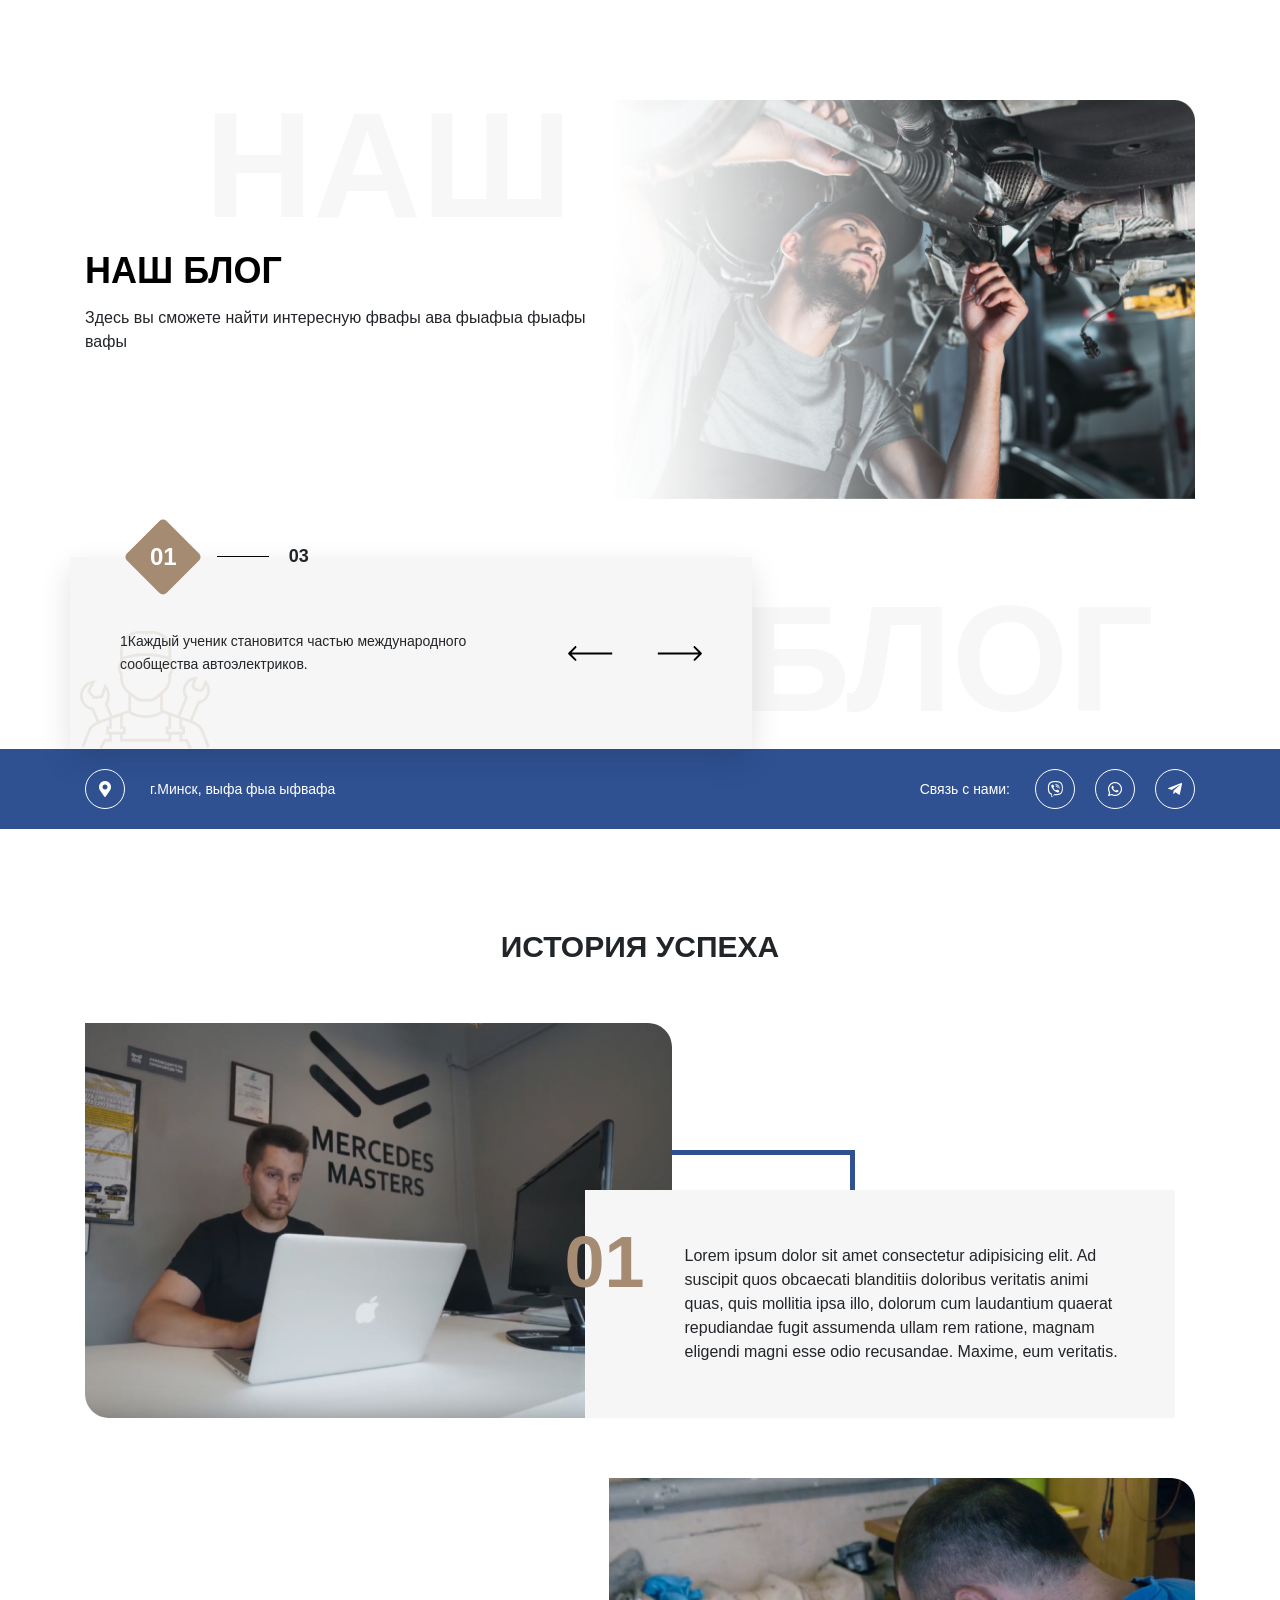
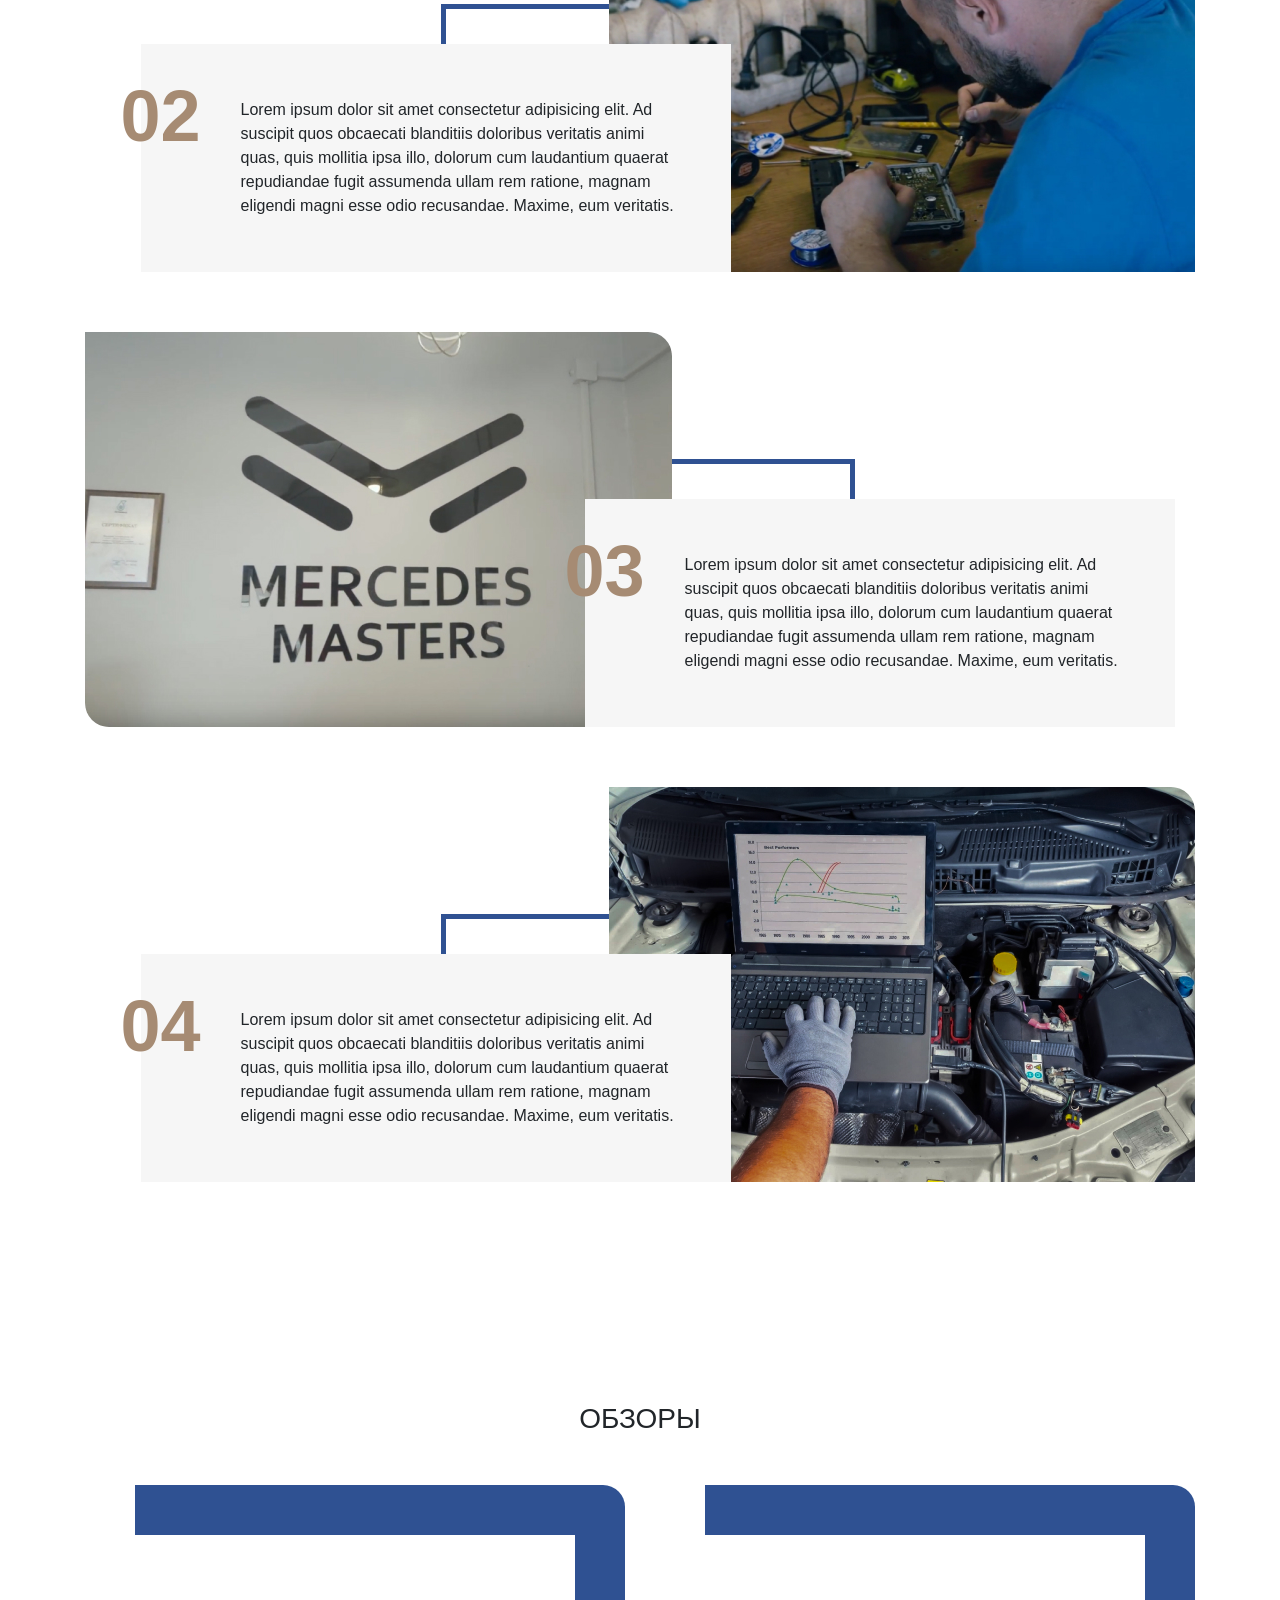
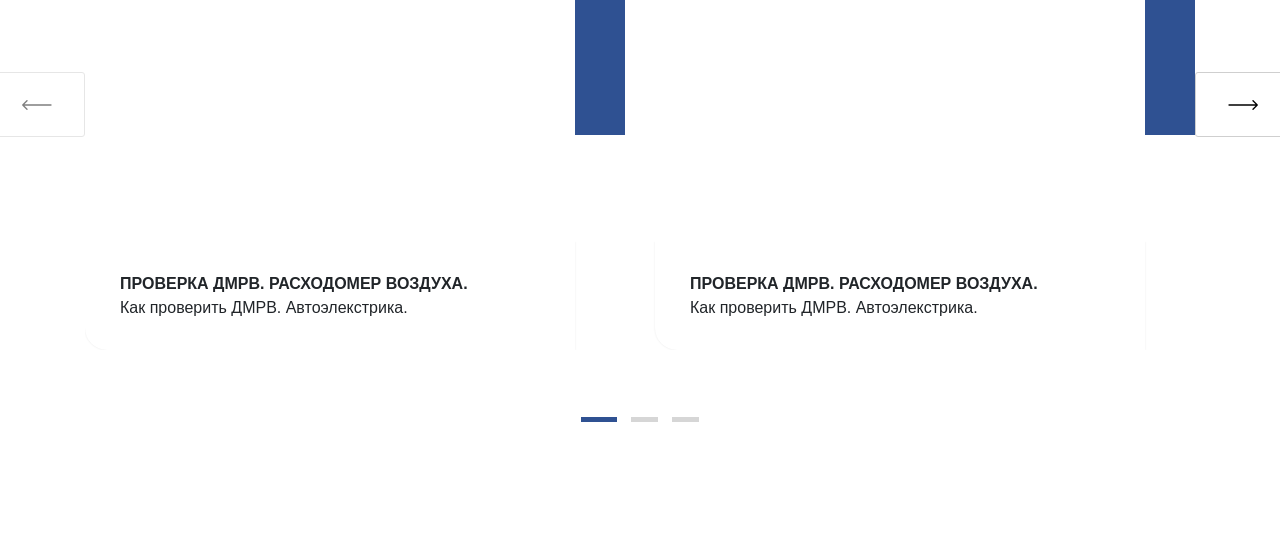
==== docs/index.html @ 329d2177 "first commit" ====
<!DOCTYPE html>
<html lang="en">

<head>
  <meta charset="UTF-8">
  <meta name="viewport" content="width=device-width, initial-scale=1.0">
  <meta http-equiv="X-UA-Compatible" content="ie=edge">
  <title>Optimized SASS template</title>
  <link rel="shortcut icon" href="./images/favicon.ico" type="image/x-icon">
  <link rel="stylesheet" href="https://stackpath.bootstrapcdn.com/bootstrap/4.3.1/css/bootstrap.min.css"
    integrity="sha384-ggOyR0iXCbMQv3Xipma34MD+dH/1fQ784/j6cY/iJTQUOhcWr7x9JvoRxT2MZw1T" crossorigin="anonymous">
  <link rel="stylesheet" href="https://cdnjs.cloudflare.com/ajax/libs/font-awesome/5.11.2/css/all.css">
  <link rel="stylesheet" href="./libs/OwlCarousel2-2.3.4/dist/assets/owl.carousel.min.css">
  <link rel="stylesheet" href="./libs/OwlCarousel2-2.3.4/dist/assets/owl.theme.default.min.css">
  <link rel="stylesheet" href="./css/style.css">
</head>

<body>
  <div class="vcontainer">
    <section class="hero-u">
      <div class="container hero-u__container">
        <div class="hero-u__content">
          <h1 class="hero-u__title">
            Наш блог
          </h1>
          <div class="hero-u__sub-title">
            Здесь вы сможете найти интересную фвафы ава фыафыа фыафы вафы
          </div>
        </div>
        <div class="hero-u__image">
          <img src="./images/hero.png" alt="hero" class="hero-u__img">
        </div>
        <div class="hero-u__slider-container">

          <div id="heroCarouselWithIndex" class="carousel slide" data-ride="carousel">
            <div class="carousel-indicator">
              <div class="carousel-indicator__current">
                00
              </div>
              <div class="carousel-indicator__line"></div>
              <div class="carousel-indicator__general">04</div>
            </div>
            <div class="carousel-inner">
              <div class="carousel-item active">
                <img src="./images/svg/icon-man.svg" class="d-block carousel-item__img" alt="icon">
                <div class="carousel-item__container">
                  <div class="carousel-item__text">
                    1Каждый ученик становится частью международного сообщества автоэлектриков.
                  </div>
                </div>
              </div>
              <div class="carousel-item">
                <img src="./images/svg/icon-man.svg" class="d-block carousel-item__img" alt="icon">
                <div class="carousel-item__container">
                  <div class="carousel-item__text">
                    2Каждый ученик становится частью международного сообщества автоэлектриков.
                  </div>
                </div>
              </div>
              <div class="carousel-item">
                <img src="./images/svg/icon-man.svg" class="d-block carousel-item__img" alt="icon">
                <div class="carousel-item__container">
                  <div class="carousel-item__text">
                    3Каждый ученик становится частью международного сообщества автоэлектриков.
                  </div>
                </div>
              </div>
            </div>
            <div class="carousel-nav">
              <a class="carousel-nav__prev" href="#heroCarouselWithIndex" role="button" data-slide="prev">
                <img src="./images/svg/arrow_prev.svg" alt="" class="carousel-nav__img">
              </a>
              <a class="carousel-nav__next" href="#heroCarouselWithIndex" role="button" data-slide="next">
                <img src="./images/svg/arrow_next.svg" alt="" class="carousel-nav__img">
              </a>
            </div>

          </div>
        </div>
    </section>

    <section class="info-section">
      <div class="container info-section__container">
        <div class="info-section__place-block">
          <a href="#" data-toggle="popover" data-content="Telegram" class="info-section__icon info-icon">
            <i class="fas fa-map-marker-alt"></i>
          </a>
          <div class="info-section__place-text">
            г.Минск, выфа фыа ыфвафа
          </div>
        </div>
        <div class="info-section__social-block">
          <div class="info-section__social-text">
            Связь с нами:
          </div>
          <div class="info-section__social-icons">
            <a href="#" data-toggle="popover" data-content="Telegram" class="info-section__icon info-icon">
              <i class="fab fa-viber "></i>
            </a>
            <a href="#" data-toggle="popover" data-content="Telegram" class="info-section__icon info-icon">
              <i class=" fab fa-whatsapp"></i>
            </a>
            <a href="#" data-toggle="popover" data-content="Telegram" class="info-section__icon info-icon">
              <i class=" fab fa-telegram-plane"></i>
            </a>
          </div>

        </div>
      </div>
    </section>

    <section class="history-successful">
      <div class="history-successful__container container">
        <h2 class="history-successful__title">
          История успеха
        </h2>

        <div class="history-successful__row">
          <div class="history-successful__image-block">
            <img src="./images/history-1.jpg" alt="history img" class="history-successful__img">
          </div>
          <div class="history-successful__content-block">
            <div class="history-successful__number">
              01
            </div>
            <div class="history-successful__text">
              Lorem ipsum dolor sit amet consectetur adipisicing elit. Ad suscipit quos obcaecati blanditiis doloribus
              veritatis animi quas, quis mollitia ipsa illo, dolorum cum laudantium quaerat repudiandae fugit assumenda
              ullam rem ratione, magnam eligendi magni esse odio recusandae. Maxime, eum veritatis.
            </div>
          </div>
        </div>

        <div class="history-successful__row invert">
          <div class="history-successful__image-block">
            <img src="./images/history-2.jpg" alt="history img" class="history-successful__img">
          </div>
          <div class="history-successful__content-block">
            <div class="history-successful__number">
              02
            </div>
            <div class="history-successful__text">
              Lorem ipsum dolor sit amet consectetur adipisicing elit. Ad suscipit quos obcaecati blanditiis doloribus
              veritatis animi quas, quis mollitia ipsa illo, dolorum cum laudantium quaerat repudiandae fugit assumenda
              ullam rem ratione, magnam eligendi magni esse odio recusandae. Maxime, eum veritatis.
            </div>
          </div>
        </div>

        <div class="history-successful__row">
          <div class="history-successful__image-block">
            <img src="./images/history-3.jpg" alt="history img" class="history-successful__img">
          </div>
          <div class="history-successful__content-block">
            <div class="history-successful__number">
              03
            </div>
            <div class="history-successful__text">
              Lorem ipsum dolor sit amet consectetur adipisicing elit. Ad suscipit quos obcaecati blanditiis doloribus
              veritatis animi quas, quis mollitia ipsa illo, dolorum cum laudantium quaerat repudiandae fugit assumenda
              ullam rem ratione, magnam eligendi magni esse odio recusandae. Maxime, eum veritatis.
            </div>
          </div>
        </div>

        <div class="history-successful__row invert">
          <div class="history-successful__image-block">
            <img src="./images/history-4.jpg" alt="history img" class="history-successful__img">
          </div>
          <div class="history-successful__content-block">
            <div class="history-successful__number">
              04
            </div>
            <div class="history-successful__text">
              Lorem ipsum dolor sit amet consectetur adipisicing elit. Ad suscipit quos obcaecati blanditiis doloribus
              veritatis animi quas, quis mollitia ipsa illo, dolorum cum laudantium quaerat repudiandae fugit assumenda
              ullam rem ratione, magnam eligendi magni esse odio recusandae. Maxime, eum veritatis.
            </div>
          </div>
        </div>

      </div>
    </section>

    <section class="reviews-sect">
      <div class="reviews-sect__container container">
        <h3 class="reviews-sect__title">
          Обзоры
        </h3>
        <div class="reviews-sect__carousel">
          <div class="owl-carousel owl-carousel-reviews owl-theme">

            <div class="owl-carousel-reviews__slide">
              <div class="owl-carousel-reviews__inner-container">
                <div class="owl-carousel-reviews__video-block">
                  <iframe width="100%" height="300" src="https://www.youtube.com/embed/JrYKP0suf_8" frameborder="0"
                    allow="accelerometer; encrypted-media; gyroscope;" allowfullscreen></iframe>
                </div>
                <div class="owl-carousel-reviews__info-block">
                  <div class="owl-carousel-reviews__title">
                    Проверка ДМРВ. Расходомер воздуха.
                  </div>
                  <div class="owl-carousel-reviews__subTitle">
                    Как проверить ДМРВ. Автоэлекстрика.
                  </div>
                </div>
              </div>
            </div>

            <div class="owl-carousel-reviews__slide">
              <div class="owl-carousel-reviews__inner-container">
                <div class="owl-carousel-reviews__video-block">
                  <iframe width="100%" height="300" src="https://www.youtube.com/embed/JrYKP0suf_8" frameborder="0"
                    allow="accelerometer; encrypted-media; gyroscope;" allowfullscreen></iframe>
                </div>
                <div class="owl-carousel-reviews__info-block">
                  <div class="owl-carousel-reviews__title">
                    Проверка ДМРВ. Расходомер воздуха.
                  </div>
                  <div class="owl-carousel-reviews__subTitle">
                    Как проверить ДМРВ. Автоэлекстрика.
                  </div>
                </div>
              </div>
            </div>

            <div class="owl-carousel-reviews__slide">
              <div class="owl-carousel-reviews__inner-container">
                <div class="owl-carousel-reviews__video-block">
                  <iframe width="100%" height="300" src="https://www.youtube.com/embed/JrYKP0suf_8" frameborder="0"
                    allow="accelerometer; encrypted-media; gyroscope;" allowfullscreen></iframe>
                </div>
                <div class="owl-carousel-reviews__info-block">
                  <div class="owl-carousel-reviews__title">
                    Проверка ДМРВ. Расходомер воздуха.
                  </div>
                  <div class="owl-carousel-reviews__subTitle">
                    Как проверить ДМРВ. Автоэлекстрика.
                  </div>
                </div>
              </div>
            </div>

            <div class="owl-carousel-reviews__slide">
              <div class="owl-carousel-reviews__inner-container">
                <div class="owl-carousel-reviews__video-block">
                  <iframe width="100%" height="300" src="https://www.youtube.com/embed/JrYKP0suf_8" frameborder="0"
                    allow="accelerometer; encrypted-media; gyroscope;" allowfullscreen></iframe>
                </div>
                <div class="owl-carousel-reviews__info-block">
                  <div class="owl-carousel-reviews__title">
                    Проверка ДМРВ. Расходомер воздуха.
                  </div>
                  <div class="owl-carousel-reviews__subTitle">
                    Как проверить ДМРВ. Автоэлекстрика.
                  </div>
                </div>
              </div>
            </div>

            <div class="owl-carousel-reviews__slide">
              <div class="owl-carousel-reviews__inner-container">
                <div class="owl-carousel-reviews__video-block">
                  <iframe width="100%" height="300" src="https://www.youtube.com/embed/JrYKP0suf_8" frameborder="0"
                    allow="accelerometer; encrypted-media; gyroscope;" allowfullscreen></iframe>
                </div>
                <div class="owl-carousel-reviews__info-block">
                  <div class="owl-carousel-reviews__title">
                    Проверка ДМРВ. Расходомер воздуха.
                  </div>
                  <div class="owl-carousel-reviews__subTitle">
                    Как проверить ДМРВ. Автоэлекстрика.
                  </div>
                </div>
              </div>
            </div>

            <div class="owl-carousel-reviews__slide">
              <div class="owl-carousel-reviews__inner-container">
                <div class="owl-carousel-reviews__video-block">
                  <iframe width="100%" height="300" src="https://www.youtube.com/embed/JrYKP0suf_8" frameborder="0"
                    allow="accelerometer; encrypted-media; gyroscope;" allowfullscreen></iframe>
                </div>
                <div class="owl-carousel-reviews__info-block">
                  <div class="owl-carousel-reviews__title">
                    Проверка ДМРВ. Расходомер воздуха.
                  </div>
                  <div class="owl-carousel-reviews__subTitle">
                    Как проверить ДМРВ. Автоэлекстрика.
                  </div>
                </div>
              </div>
            </div>



          </div>
        </div>
      </div>

    </section>


  </div><!-- /.container -->

  <script src="https://code.jquery.com/jquery-3.4.1.min.js"
    integrity="sha256-CSXorXvZcTkaix6Yvo6HppcZGetbYMGWSFlBw8HfCJo=" crossorigin="anonymous"></script>
  <script src="https://cdnjs.cloudflare.com/ajax/libs/popper.js/1.14.7/umd/popper.min.js"
    integrity="sha384-UO2eT0CpHqdSJQ6hJty5KVphtPhzWj9WO1clHTMGa3JDZwrnQq4sF86dIHNDz0W1"
    crossorigin="anonymous"></script>
  <script src="https://stackpath.bootstrapcdn.com/bootstrap/4.3.1/js/bootstrap.min.js"
    integrity="sha384-JjSmVgyd0p3pXB1rRibZUAYoIIy6OrQ6VrjIEaFf/nJGzIxFDsf4x0xIM+B07jRM"
    crossorigin="anonymous"></script>
  <script src="./libs/OwlCarousel2-2.3.4/dist/owl.carousel.min.js"></script>
  <script src="./js/common.js"></script>
</body>

</html>
---- docs/css/style.css ----
@charset "UTF-8";
/*==========  Mobile First  ==========*/
/*==========  Desktop First  ==========*/
/*==========  Mobile First  ==========*/
/*==========  Desktop First  ==========*/
.hero-u {
  background-image: url(/images/svg/decor-bg.svg);
  background-repeat: repeat;
  position: relative;
}

.hero-u:before {
  content: 'Наш';
  position: absolute;
  text-transform: uppercase;
  color: #f7f7f7;
  font-size: 210px;
  z-index: -1;
  font-weight: 900;
  line-height: 1.2;
  top: 10%;
  left: 16%;
}

.hero-u:after {
  content: 'Блог';
  position: absolute;
  text-transform: uppercase;
  color: #f7f7f7;
  font-size: 210px;
  z-index: -1;
  font-weight: 900;
  bottom: 0;
  line-height: 1.2;
  left: 58%;
}

.hero-u__container {
  display: -webkit-box;
  display: -webkit-flex;
  display: -ms-flexbox;
  display: flex;
  -webkit-box-align: center;
  -webkit-align-items: center;
      -ms-flex-align: center;
          align-items: center;
  position: relative;
  padding-top: 100px;
  padding-bottom: 250px;
}

.hero-u__title {
  font-family: 'Montserrat',sans-serif;
  color: #000;
  font-weight: 800;
  font-size: 36px;
  line-height: 1.5;
  text-transform: uppercase;
}

.hero-u__sub-title {
  font-size: 16px;
}

.hero-u__img {
  width: 100%;
  height: auto;
}

.hero-u__slider-container {
  position: absolute;
  left: 0;
  bottom: 0;
  width: 100%;
  max-width: 682px;
  background-color: #F6F6F6;
  -webkit-box-shadow: 0px 12px 29px rgba(0, 0, 0, 0.12);
          box-shadow: 0px 12px 29px rgba(0, 0, 0, 0.12);
}

#heroCarouselWithIndex .carousel-indicators {
  display: none;
}

#heroCarouselWithIndex .carousel-item {
  position: relative;
  width: 100%;
}

#heroCarouselWithIndex .carousel-item__container {
  height: 192px;
  display: -webkit-box;
  display: -webkit-flex;
  display: -ms-flexbox;
  display: flex;
  -webkit-box-align: center;
  -webkit-align-items: center;
      -ms-flex-align: center;
          align-items: center;
  padding-left: 50px;
  padding-right: 40%;
}

#heroCarouselWithIndex .carousel-item__img {
  width: 100%;
  max-width: 130px;
  position: absolute;
  bottom: 0;
  left: 10px;
  display: block;
}

#heroCarouselWithIndex .carousel-item__text {
  font-family: 'Montserrat',sans-serif;
  font-size: 14px;
  line-height: 23px;
}

.carousel-nav {
  z-index: 10;
  position: absolute;
  right: 50px;
  top: -webkit-calc( 50% - 12px);
  top: calc( 50% - 12px);
}

.carousel-nav__prev {
  margin-right: 20px;
}

.carousel-nav__next {
  margin-left: 20px;
}

.carousel-nav__prev:hover,
.carousel-nav__next:hover {
  text-decoration: none;
}

.carousel-nav__prev:hover > img {
  opacity: 0.3;
}

.carousel-nav__next:hover > img {
  opacity: 0.3;
}

.carousel-indicator {
  position: absolute;
  top: -18px;
  left: 80px;
  z-index: 12;
  display: -webkit-box;
  display: -webkit-flex;
  display: -ms-flexbox;
  display: flex;
  -webkit-box-align: center;
  -webkit-align-items: center;
      -ms-flex-align: center;
          align-items: center;
}

.carousel-indicator__current {
  display: -webkit-box;
  display: -webkit-flex;
  display: -ms-flexbox;
  display: flex;
  -webkit-box-align: center;
  -webkit-align-items: center;
      -ms-flex-align: center;
          align-items: center;
  -webkit-box-pack: center;
  -webkit-justify-content: center;
      -ms-flex-pack: center;
          justify-content: center;
  color: #fff;
  font-size: 24px;
  font-weight: bold;
}

.carousel-indicator__current::before {
  content: "";
  display: block;
  position: absolute;
  z-index: -1;
  width: 56px;
  height: 56px;
  background: #a68b73;
  border-radius: 5px;
  -webkit-transform: rotate(-45deg);
      -ms-transform: rotate(-45deg);
          transform: rotate(-45deg);
}

.carousel-indicator__line {
  width: 52px;
  height: 1px;
  background-color: #000;
  margin-left: 40px;
  margin-right: 20px;
}

.carousel-indicator__general {
  font-size: 18px;
  font-weight: bold;
}

@media (max-width: 1400px) {
  .hero-u:before,
  .hero-u:after {
    font-size: 150px;
  }
}

@media (max-width: 1199.98px) {
  .hero-u:before,
  .hero-u:after {
    font-size: 100px;
  }
}

@media (max-width: 991.98px) {
  .hero-u:before,
  .hero-u:after {
    display: none;
  }
  .hero-u__container {
    -webkit-box-orient: vertical;
    -webkit-box-direction: normal;
    -webkit-flex-direction: column;
        -ms-flex-direction: column;
            flex-direction: column;
  }
  .hero-u__content {
    position: absolute;
    top: 30%;
  }
  .hero-u__img {
    opacity: 0.3;
  }
  .hero-u__content {
    padding: 0 15px;
  }
}

@media (max-width: 575.98px) {
  .carousel-nav {
    display: none;
  }
  #heroCarouselWithIndex .carousel-item__container {
    padding-right: 20px;
  }
  #heroCarouselWithIndex .carousel-item__container {
    padding-left: 20px;
  }
  .hero-u__slider-container {
    padding-left: 20px;
    padding-right: 20px;
  }
  .hero-u__container {
    padding-top: 50px;
    padding-bottom: 280px;
  }
  .hero-u__content {
    top: 20%;
  }
}

.info-section {
  background-color: #2F5192;
  color: #fff;
  padding: 20px 0;
}

.info-section__container {
  display: -webkit-box;
  display: -webkit-flex;
  display: -ms-flexbox;
  display: flex;
  -webkit-box-pack: justify;
  -webkit-justify-content: space-between;
      -ms-flex-pack: justify;
          justify-content: space-between;
}

.info-section__place-block {
  display: -webkit-box;
  display: -webkit-flex;
  display: -ms-flexbox;
  display: flex;
  -webkit-box-align: center;
  -webkit-align-items: center;
      -ms-flex-align: center;
          align-items: center;
}

.info-section__place-text {
  margin-left: 25px;
  font-family: 'Montserrat',sans-serif;
  font-size: 14px;
  line-height: 26px;
}

.info-section__social-block {
  display: -webkit-box;
  display: -webkit-flex;
  display: -ms-flexbox;
  display: flex;
  -webkit-box-align: center;
  -webkit-align-items: center;
      -ms-flex-align: center;
          align-items: center;
}

.info-section__social-text {
  margin-right: 25px;
  font-family: 'Montserrat',sans-serif;
  font-size: 14px;
  line-height: 26px;
}

.info-section__social-icons {
  display: -webkit-box;
  display: -webkit-flex;
  display: -ms-flexbox;
  display: flex;
}

.info-section__place-block .info-icon {
  margin: 0;
}

.info-icon {
  width: 40px;
  height: 40px;
  border-radius: 50%;
  border: 1px solid #ffffff;
  color: #fff;
  display: -webkit-box;
  display: -webkit-flex;
  display: -ms-flexbox;
  display: flex;
  -webkit-box-align: center;
  -webkit-align-items: center;
      -ms-flex-align: center;
          align-items: center;
  -webkit-box-pack: center;
  -webkit-justify-content: center;
      -ms-flex-pack: center;
          justify-content: center;
  margin: 0 10px;
}

.info-icon:hover {
  color: #a68b73;
  border: 1px solid #a68b73;
  text-decoration: none;
}

.info-icon:first-child {
  margin-left: 0;
}

.info-icon:last-child {
  margin-right: 0;
}

.popover {
  background-color: #000000;
  font-size: 16px;
  z-index: 199;
  color: #fff;
}

.popover-body {
  padding: 12px;
  color: #fff;
}

.bs-popover-auto[x-placement^=left] > .arrow::after, .bs-popover-left > .arrow::after {
  border-left-color: #000;
}

.bs-popover-auto[x-placement^=right] > .arrow::after, .bs-popover-right > .arrow::after {
  border-right-color: #000;
}

.bs-popover-auto[x-placement^=bottom] > .arrow::after, .bs-popover-bottom > .arrow::after {
  border-bottom-color: #000;
}

.bs-popover-auto[x-placement^=top] > .arrow::after, .bs-popover-top > .arrow::after {
  border-top-color: #000;
}

@media (max-width: 991.98px) {
  .info-section__place-block,
  .info-section__social-block {
    display: none;
  }
}

.history-successful {
  background-image: url(/images/svg/decor-bg.svg);
  background-repeat: repeat;
  position: relative;
}

.history-successful__container {
  padding-bottom: 60px;
}

.history-successful__title {
  text-transform: uppercase;
  font-family: 'Montserrat',sans-serif;
  font-size: 30px;
  font-weight: bold;
  text-align: center;
  padding-top: 100px;
  padding-bottom: 50px;
}

.history-successful__row {
  display: -webkit-box;
  display: -webkit-flex;
  display: -ms-flexbox;
  display: flex;
  position: relative;
  margin-bottom: 60px;
}

.history-successful__img {
  border-radius: 0 24px;
  width: 100%;
  height: auto;
}

.history-successful__content-block {
  position: absolute;
  background-color: #F6F6F6;
  width: 590px;
  left: 45%;
  bottom: 0;
}

.history-successful__number {
  color: #a68b73;
  font-size: 72px;
  line-height: 24px;
  font-weight: 900;
  top: 60px;
  position: absolute;
  left: -20px;
}

.history-successful__text {
  padding: 54px 50px 54px 100px;
}

.history-successful__content-block:before {
  content: '';
  z-index: -1;
  top: -40px;
  left: -50px;
  width: 320px;
  display: block;
  position: absolute;
  height: 200px;
  border: 5px solid #2F5192;
}

.history-successful__row.invert {
  -webkit-box-orient: horizontal;
  -webkit-box-direction: reverse;
  -webkit-flex-direction: row-reverse;
      -ms-flex-direction: row-reverse;
          flex-direction: row-reverse;
}

.history-successful__row.invert .history-successful__content-block {
  left: 5%;
}

.history-successful__row.invert .history-successful__content-block:before {
  left: 300px;
}

@media (max-width: 991.98px) {
  .history-successful__row,
  .history-successful__row.invert {
    -webkit-box-orient: vertical;
    -webkit-box-direction: normal;
    -webkit-flex-direction: column;
        -ms-flex-direction: column;
            flex-direction: column;
    text-align: center;
  }
  .history-successful__content-block,
  .history-successful__row.invert .history-successful__content-block {
    position: relative;
    width: 100%;
    left: 0;
    right: 0;
    top: 0;
    bottom: 0;
  }
  .history-successful__text {
    padding: 50px 30px;
  }
  .history-successful__content-block {
    margin: 50px 0;
  }
  .history-successful__content-block:before,
  .history-successful__row.invert .history-successful__content-block:before {
    width: 100%;
    left: 0;
    top: -100px;
  }
  .history-successful__img {
    padding: 0 20px;
  }
  .history-successful__number {
    left: -webkit-calc( 50% - 24px);
    left: calc( 50% - 24px);
    top: -15px;
  }
  .history-successful__row {
    margin-bottom: 0;
  }
}

.reviews-sect {
  background-image: url("/images/review-BG.png");
  background-repeat: no-repeat;
  background-size: cover;
  background-position: center bottom;
  position: relative;
  padding-bottom: 90px;
}

.reviews-sect__title {
  padding-top: 100px;
  padding-bottom: 50px;
  text-transform: uppercase;
  text-align: center;
  margin: 0;
}

.owl-carousel-reviews__inner-container {
  padding-right: 50px;
  padding-top: 50px;
  position: relative;
}

.owl-carousel-reviews__video-block {
  background-color: #fff;
  position: relative;
}

.owl-carousel-reviews__info-block {
  background-color: #fff;
  -webkit-box-shadow: 0px 0px 2px rgba(0, 0, 10, 0.1);
          box-shadow: 0px 0px 2px rgba(0, 0, 10, 0.1);
  border-radius: 0px 0px 0px 22px;
  padding: 30px 35px;
  font-family: 'Montserrat',sans-serif;
}

.owl-carousel-reviews__title {
  text-transform: uppercase;
  font-size: 16px;
  font-weight: bold;
}

.owl-carousel-reviews__video-block::before {
  content: '';
  display: block;
  position: absolute;
  top: -50px;
  right: -50px;
  z-index: -1;
  height: 250px;
  width: 100%;
  background-color: #2F5192;
  border-radius: 0px 22px;
}

.owl-theme .owl-dots .owl-dot span {
  width: 27px;
  border-radius: 0;
  height: 5px;
}

.owl-theme .owl-dots .owl-dot.active span, .owl-theme .owl-dots .owl-dot:hover span {
  background-color: #ccc;
}

.owl-theme .owl-dots .owl-dot.active span {
  background-color: #2F5192;
  width: 36px;
}

.owl-theme .owl-dots .owl-dot {
  outline: none;
}

.owl-dots {
  margin-top: 60px;
  margin-bottom: 20px;
}

.owl-theme .owl-nav [class*=owl-] {
  background-color: inherit;
}

.owl-theme .owl-nav [class*=owl-]:hover {
  text-decoration: none;
  outline: none;
  background-color: #fff;
}

.owl-theme .owl-nav {
  margin: 0;
  position: absolute;
  bottom: 0;
  top: 0;
  right: 0;
  left: 0;
  z-index: -1;
}

.owl-carousel .owl-nav button.owl-next, .owl-carousel .owl-nav button.owl-prev {
  width: 96px;
  height: 65px;
  border: 1px solid #CFCFCF;
  background-color: #fff;
  margin: 0;
  position: absolute;
  top: 34%;
}

.owl-carousel-reviews__nav-img {
  width: 100%;
  max-width: 44px;
  height: auto;
}

.owl-carousel .owl-nav button.owl-prev {
  left: -96px;
  z-index: 14;
}

.owl-carousel .owl-nav button.owl-next {
  right: -96px;
  z-index: 14;
}

.owl-theme .owl-dots {
  z-index: 18;
}

/*# sourceMappingURL=[data-uri] */
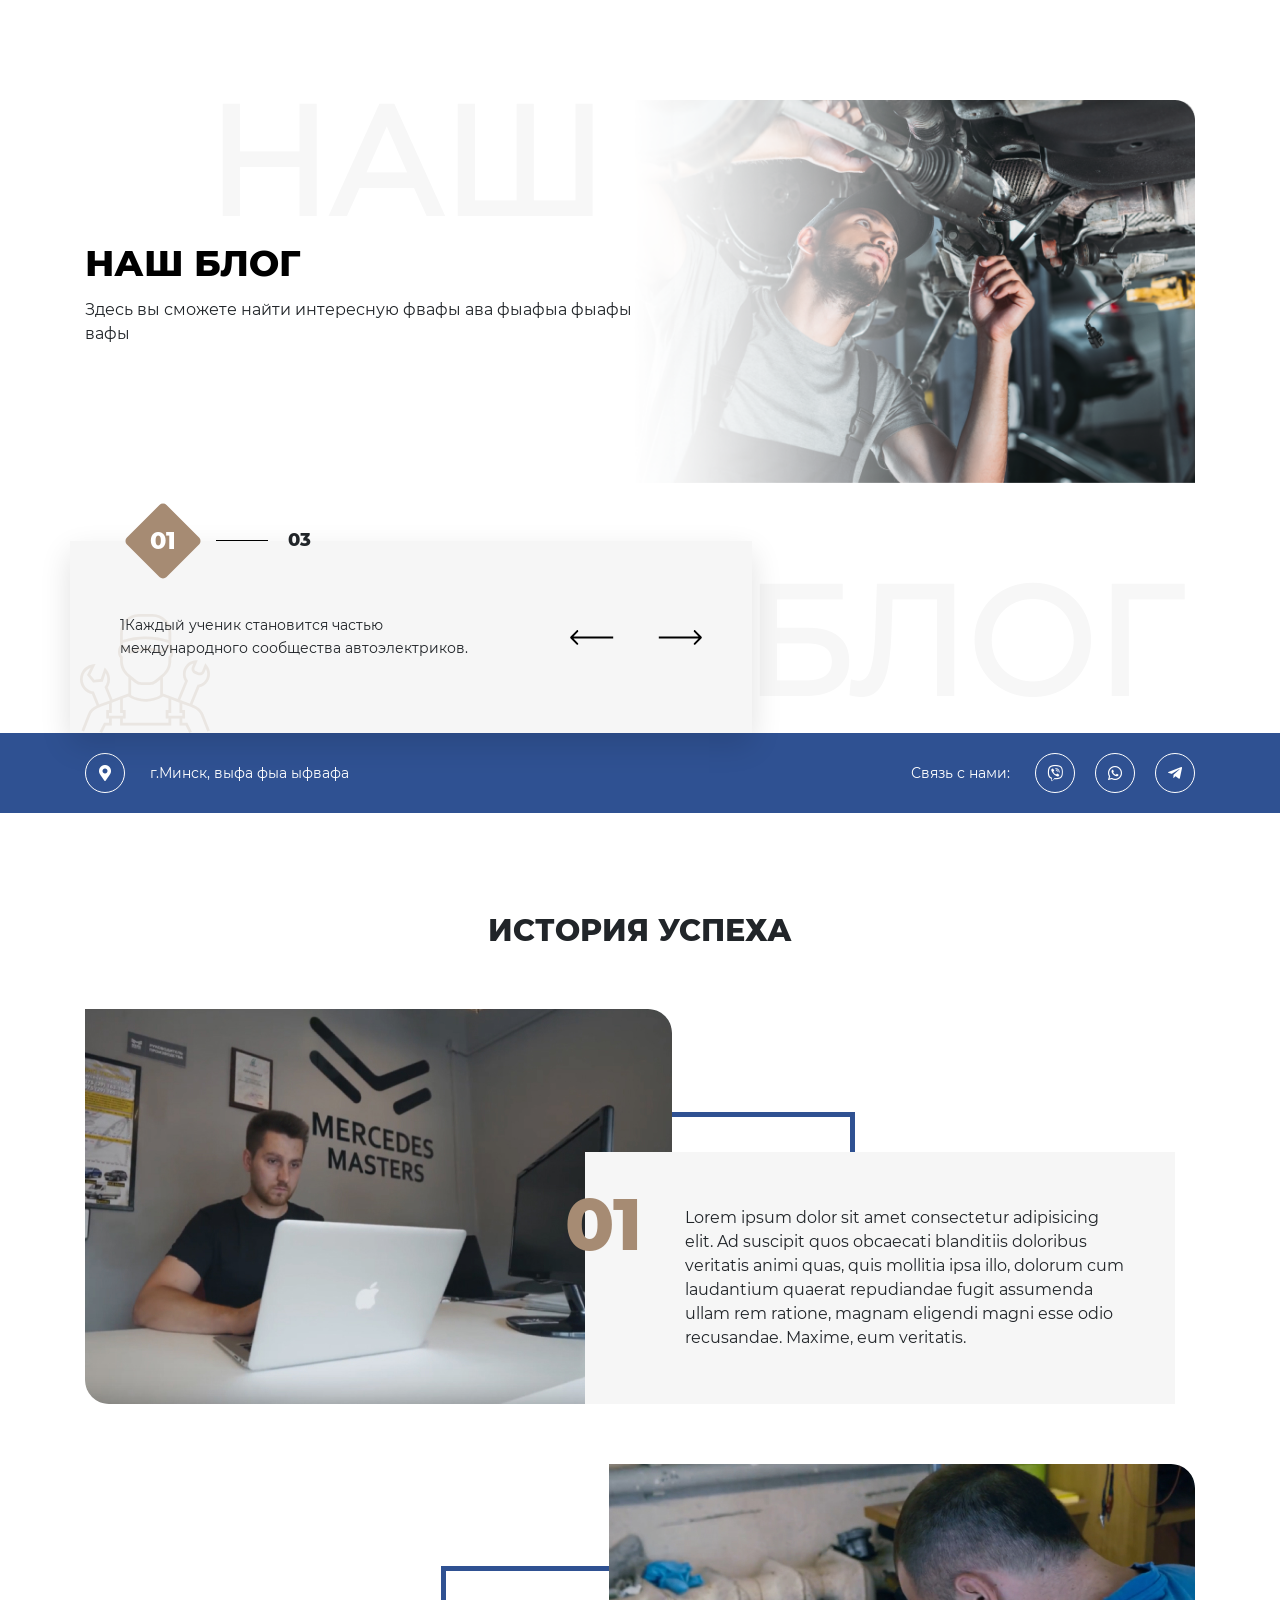
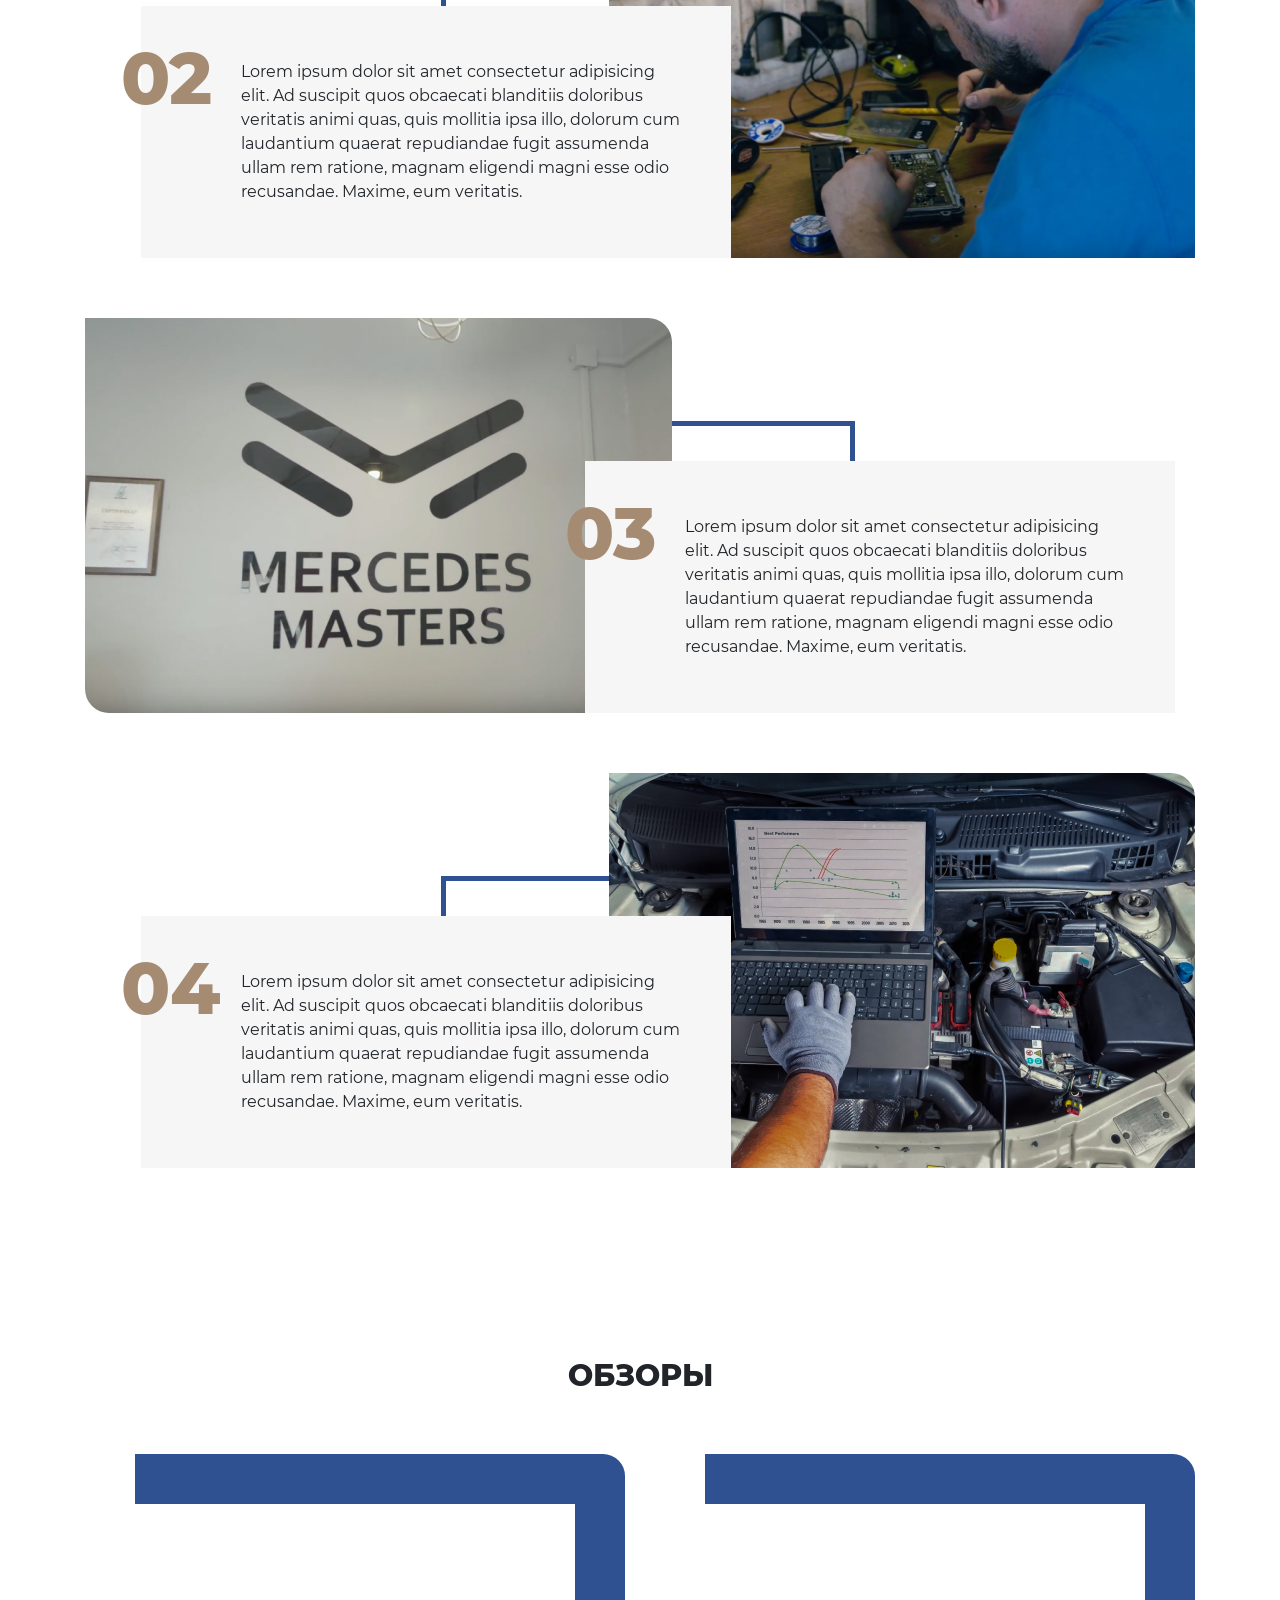
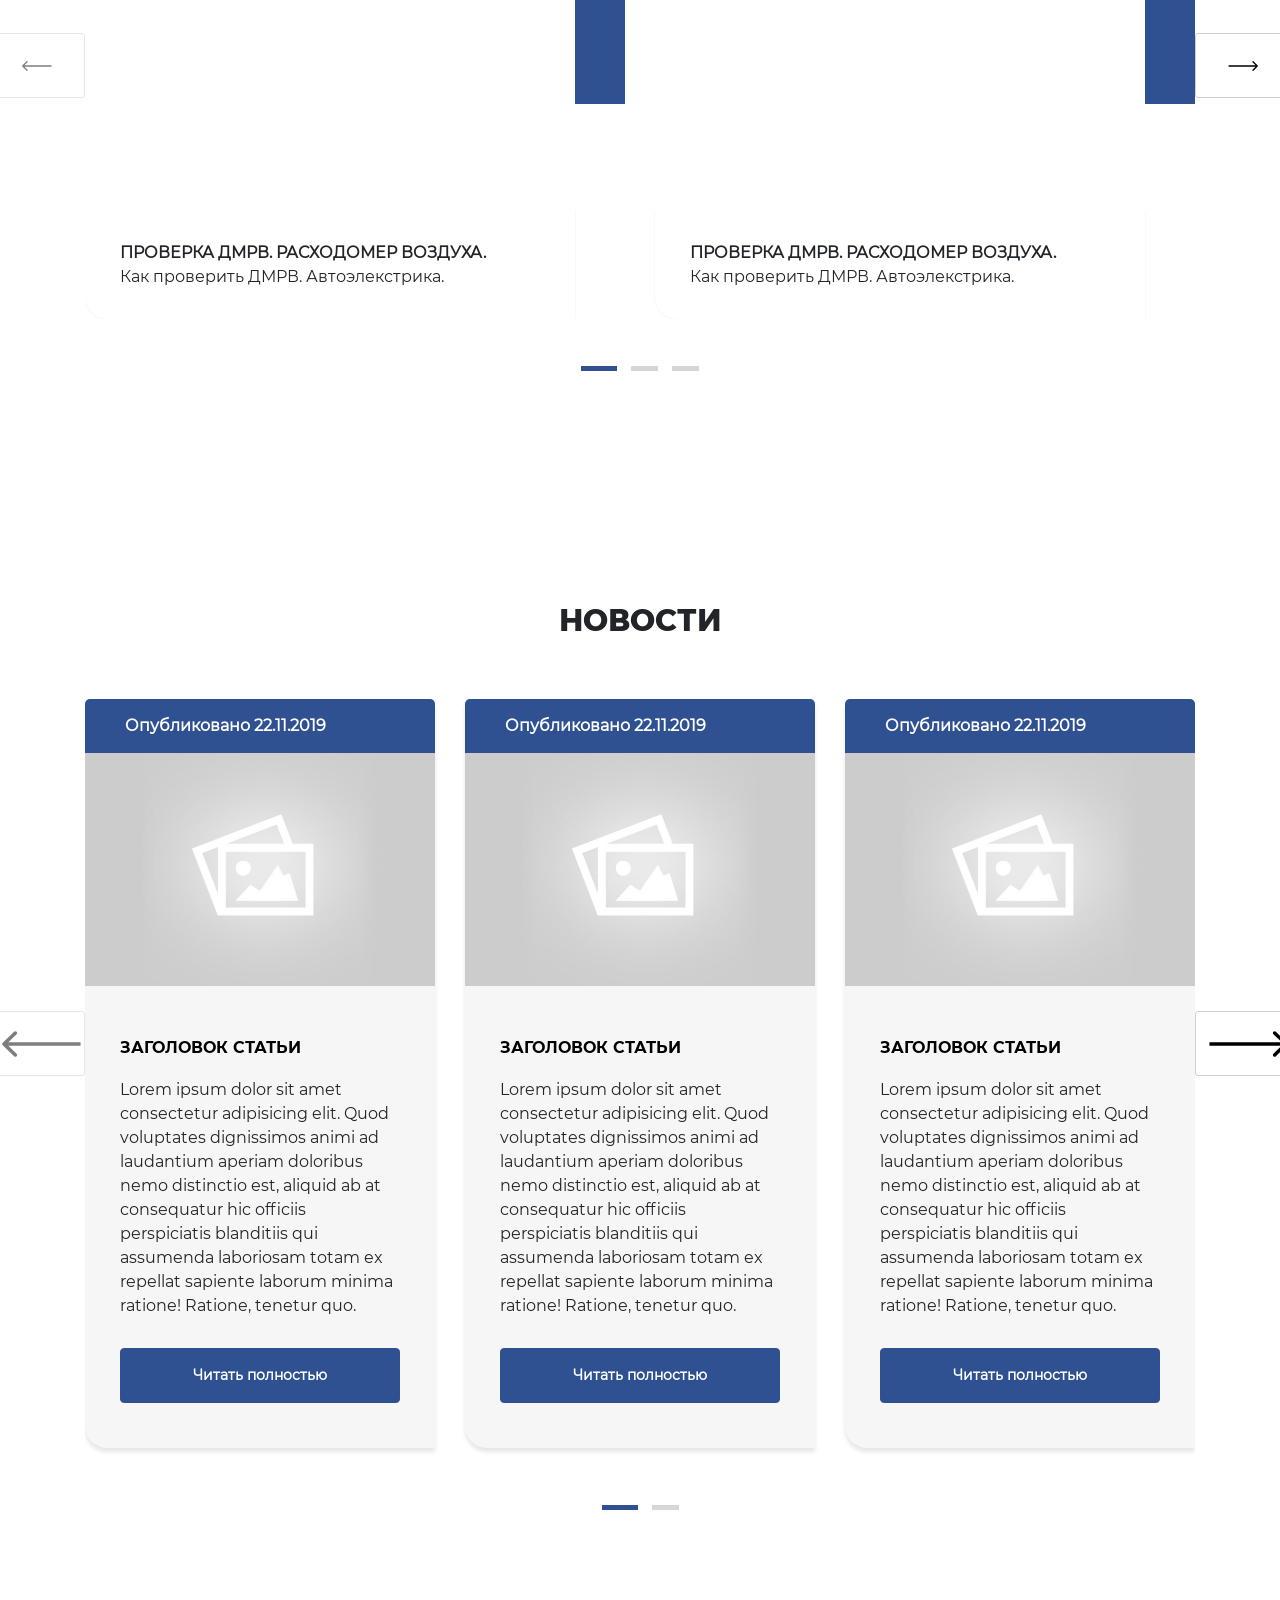
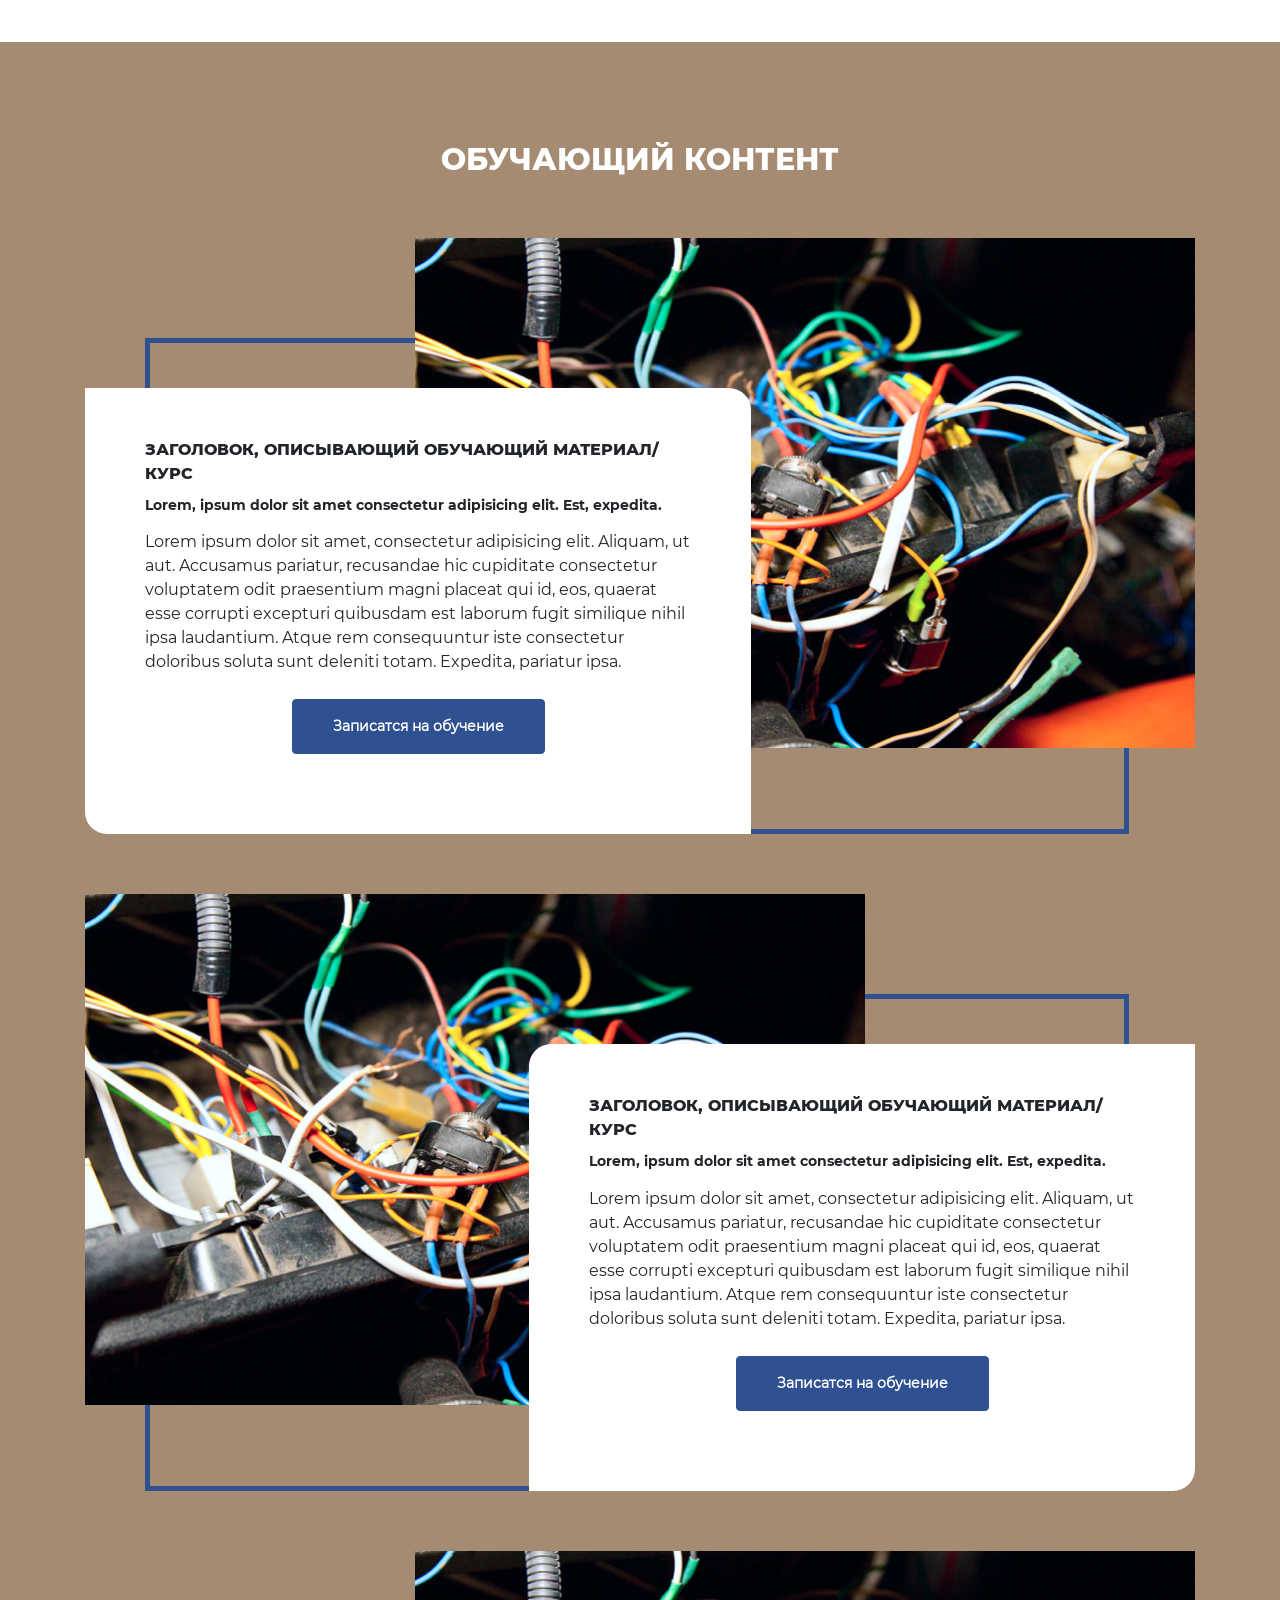
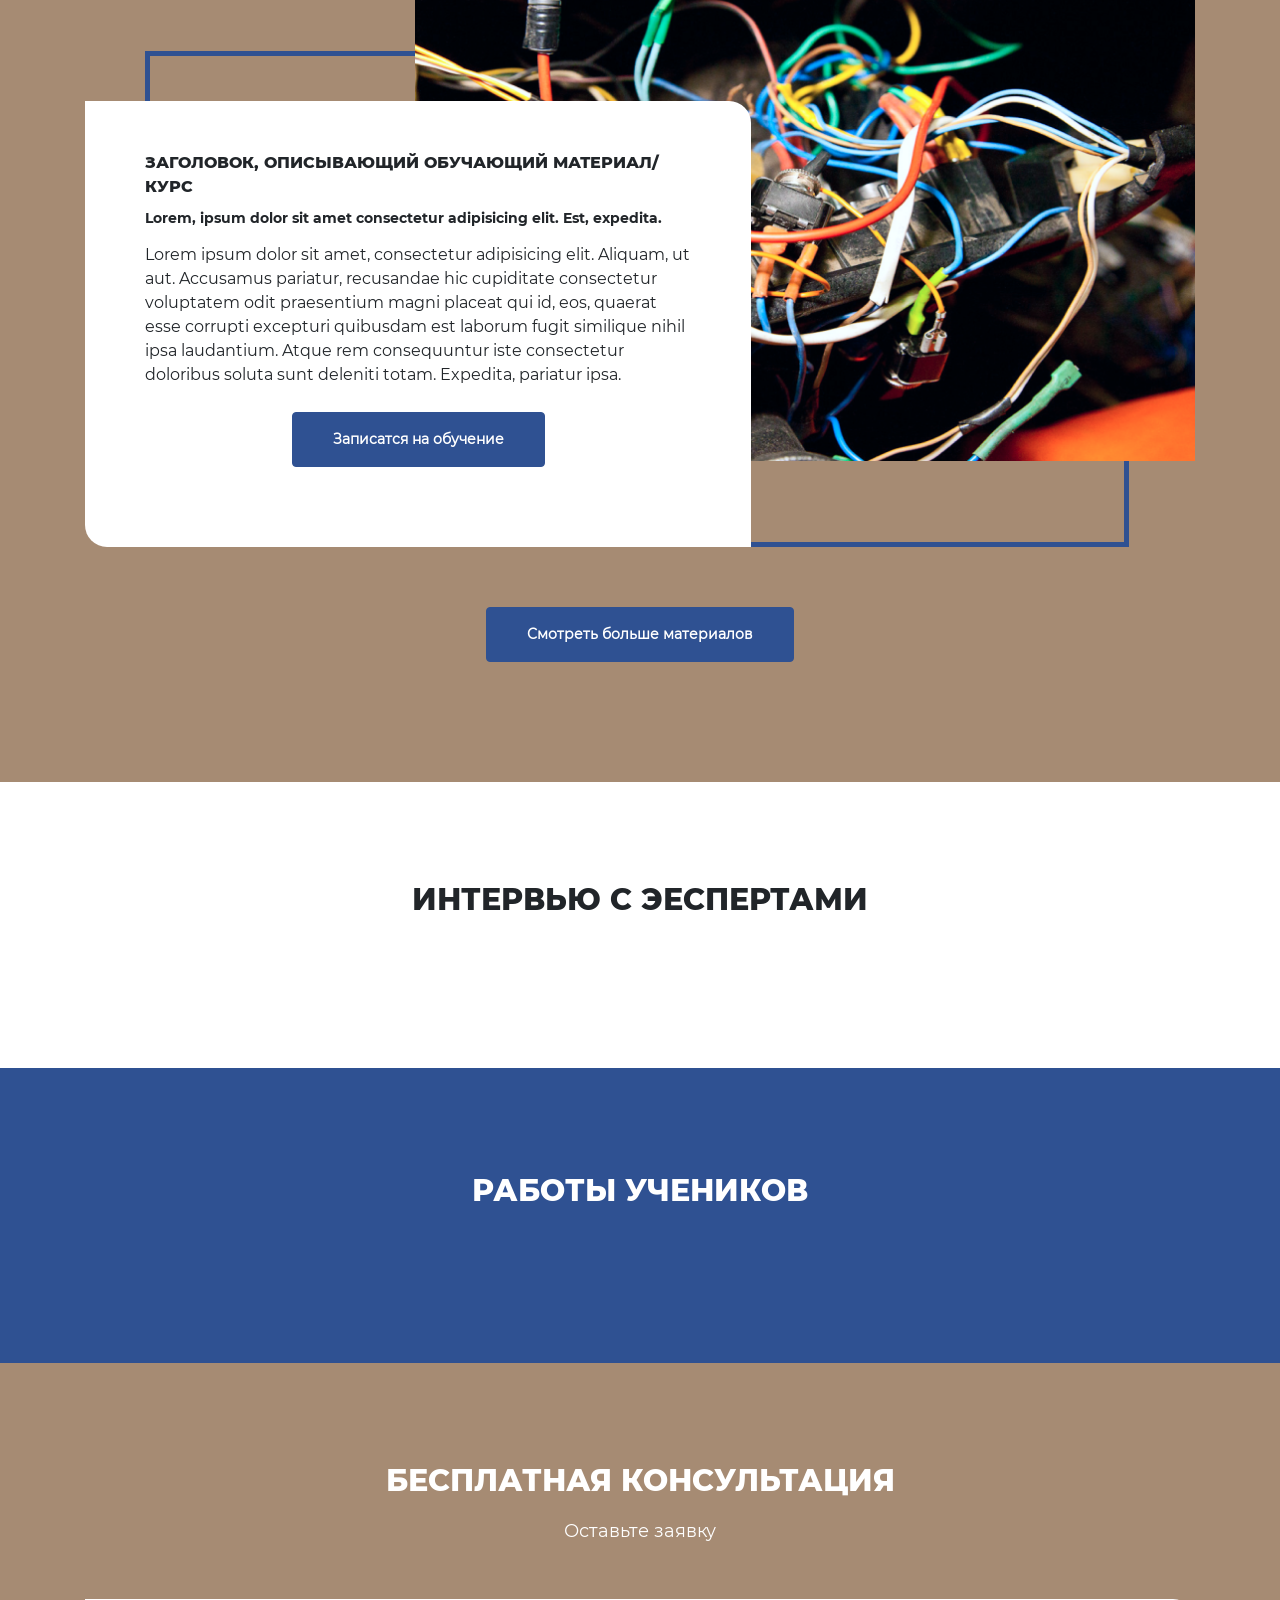
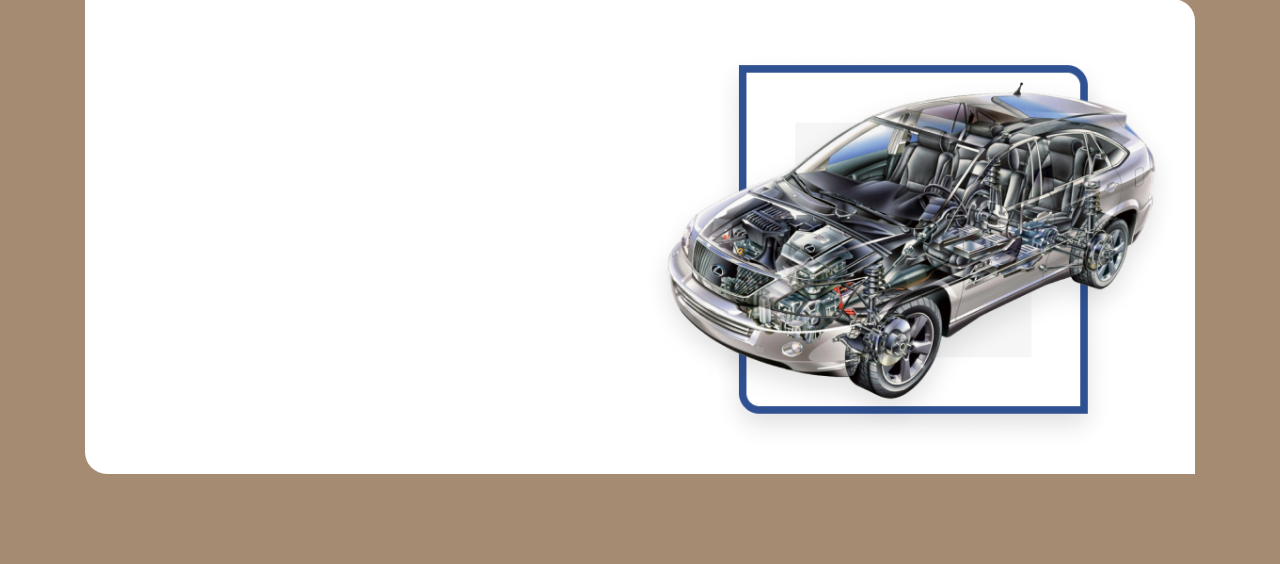
==== commit 84d78056: "add training section" ====
--- a/docs/index.html
+++ b/docs/index.html
@@ -109,9 +109,9 @@
       </div>
     </section>
 
-    <section class="history-successful">
+    <section class="history-successful section-padding">
       <div class="history-successful__container container">
-        <h2 class="history-successful__title">
+        <h2 class="history-successful__title section-title">
           История успеха
         </h2>
 
@@ -182,9 +182,9 @@
       </div>
     </section>
 
-    <section class="reviews-sect">
+    <section class="reviews-sect section-padding">
       <div class="reviews-sect__container container">
-        <h3 class="reviews-sect__title">
+        <h3 class="reviews-sect__title section-title">
           Обзоры
         </h3>
         <div class="reviews-sect__carousel">
@@ -292,14 +292,284 @@
               </div>
             </div>
 
-
-
-          </div>
-        </div>
-      </div>
-
-    </section>
-
+          </div>
+        </div>
+      </div>
+
+    </section>
+
+    <section class="news-section decor-bg section-padding">
+      <div class="news-section__container container">
+        <h3 class="news-section__title section-title">
+          Новости
+        </h3>
+        <div class="news-section__carousel-container">
+          <div class="owl-carousel owl-theme owl-carousel-news">
+
+            <div class="owl-carousel-news__slide">
+              <div class="owl-carousel-news__head-block">
+                <div class="owl-carousel-news__date">
+                  Опубликовано <span>22.11.2019</span>
+                </div>
+              </div>
+              <div class="owl-carousel-news__image-block">
+                <img src="./images/thumbnail-default.jpg" alt="" class="owl-carousel-news__img">
+              </div>
+              <div class="owl-carousel-news__content-block">
+                <div class="owl-carousel-news__title">
+                  Заголовок статьи
+                </div>
+                <div class="owl-carousel-news__text">
+                  Lorem ipsum dolor sit amet consectetur adipisicing elit. Quod voluptates dignissimos animi ad
+                  laudantium aperiam doloribus nemo distinctio est, aliquid ab at consequatur hic officiis perspiciatis
+                  blanditiis qui assumenda laboriosam totam ex repellat sapiente laborum minima ratione! Ratione,
+                  tenetur quo.
+                </div>
+                <div class="owl-carousel-news__btn">
+                  <a href="#" class="main-btn main-btn_full">
+                    Читать полностью
+                  </a>
+                </div>
+              </div>
+            </div>
+
+            <div class="owl-carousel-news__slide">
+              <div class="owl-carousel-news__head-block">
+                <div class="owl-carousel-news__date">
+                  Опубликовано <span>22.11.2019</span>
+                </div>
+              </div>
+              <div class="owl-carousel-news__image-block">
+                <img src="./images/thumbnail-default.jpg" alt="" class="owl-carousel-news__img">
+              </div>
+              <div class="owl-carousel-news__content-block">
+                <div class="owl-carousel-news__title">
+                  Заголовок статьи
+                </div>
+                <div class="owl-carousel-news__text">
+                  Lorem ipsum dolor sit amet consectetur adipisicing elit. Quod voluptates dignissimos animi ad
+                  laudantium aperiam doloribus nemo distinctio est, aliquid ab at consequatur hic officiis perspiciatis
+                  blanditiis qui assumenda laboriosam totam ex repellat sapiente laborum minima ratione! Ratione,
+                  tenetur quo.
+                </div>
+                <div class="owl-carousel-news__btn">
+                  <a href="#" class="main-btn main-btn_full">
+                    Читать полностью
+                  </a>
+                </div>
+              </div>
+            </div>
+
+            <div class="owl-carousel-news__slide">
+              <div class="owl-carousel-news__head-block">
+                <div class="owl-carousel-news__date">
+                  Опубликовано <span>22.11.2019</span>
+                </div>
+              </div>
+              <div class="owl-carousel-news__image-block">
+                <img src="./images/thumbnail-default.jpg" alt="" class="owl-carousel-news__img">
+              </div>
+              <div class="owl-carousel-news__content-block">
+                <div class="owl-carousel-news__title">
+                  Заголовок статьи
+                </div>
+                <div class="owl-carousel-news__text">
+                  Lorem ipsum dolor sit amet consectetur adipisicing elit. Quod voluptates dignissimos animi ad
+                  laudantium aperiam doloribus nemo distinctio est, aliquid ab at consequatur hic officiis perspiciatis
+                  blanditiis qui assumenda laboriosam totam ex repellat sapiente laborum minima ratione! Ratione,
+                  tenetur quo.
+                </div>
+                <div class="owl-carousel-news__btn">
+                  <a href="#" class="main-btn main-btn_full">
+                    Читать полностью
+                  </a>
+                </div>
+              </div>
+            </div>
+
+            <div class="owl-carousel-news__slide">
+              <div class="owl-carousel-news__head-block">
+                <div class="owl-carousel-news__date">
+                  Опубликовано <span>22.11.2019</span>
+                </div>
+              </div>
+              <div class="owl-carousel-news__image-block">
+                <img src="./images/thumbnail-default.jpg" alt="" class="owl-carousel-news__img">
+              </div>
+              <div class="owl-carousel-news__content-block">
+                <div class="owl-carousel-news__title">
+                  Заголовок статьи
+                </div>
+                <div class="owl-carousel-news__text">
+                  Lorem ipsum dolor sit amet consectetur adipisicing elit. Quod voluptates dignissimos animi ad
+                  laudantium aperiam doloribus nemo distinctio est, aliquid ab at consequatur hic officiis perspiciatis
+                  blanditiis qui assumenda laboriosam totam ex repellat sapiente laborum minima ratione! Ratione,
+                  tenetur quo.
+                </div>
+                <div class="owl-carousel-news__btn">
+                  <a href="#" class="main-btn main-btn_full">
+                    Читать полностью
+                  </a>
+                </div>
+              </div>
+            </div>
+
+            <div class="owl-carousel-news__slide">
+              <div class="owl-carousel-news__head-block">
+                <div class="owl-carousel-news__date">
+                  Опубликовано <span>22.11.2019</span>
+                </div>
+              </div>
+              <div class="owl-carousel-news__image-block">
+                <img src="./images/thumbnail-default.jpg" alt="" class="owl-carousel-news__img">
+              </div>
+              <div class="owl-carousel-news__content-block">
+                <div class="owl-carousel-news__title">
+                  Заголовок статьи
+                </div>
+                <div class="owl-carousel-news__text">
+                  Lorem ipsum dolor sit amet consectetur adipisicing elit. Quod voluptates dignissimos animi ad
+                  laudantium aperiam doloribus nemo distinctio est, aliquid ab at consequatur hic officiis perspiciatis
+                  blanditiis qui assumenda laboriosam totam ex repellat sapiente laborum minima ratione! Ratione,
+                  tenetur quo.
+                </div>
+                <div class="owl-carousel-news__btn">
+                  <a href="#" class="main-btn main-btn_full">
+                    Читать полностью
+                  </a>
+                </div>
+              </div>
+            </div>
+
+          </div>
+        </div>
+      </div>
+
+    </section>
+
+    <section class="training-content-section decor-bg section-padding">
+      <div class="training-content-section__container container">
+        <h4 class="training-content-section__title section-title">
+          Обучающий контент
+        </h4>
+
+        <div class="training-content-section__row">
+          <div class="training-content-section__content-block">
+            <div class="training-content-section__content-title">
+              Заголовок, описывающий обучающий материал/курс
+            </div>
+            <div class="training-content-section__subTitle">
+              Lorem, ipsum dolor sit amet consectetur adipisicing elit. Est, expedita.
+            </div>
+            <div class="training-content-section__text">
+              Lorem ipsum dolor sit amet, consectetur adipisicing elit. Aliquam, ut aut. Accusamus pariatur, recusandae
+              hic cupiditate consectetur voluptatem odit praesentium magni placeat qui id, eos, quaerat esse corrupti
+              excepturi quibusdam est laborum fugit similique nihil ipsa laudantium. Atque rem consequuntur iste
+              consectetur doloribus soluta sunt deleniti totam. Expedita, pariatur ipsa.
+            </div>
+            <div class="training-content-section__btn">
+              <a href="#" class="main-btn ">
+                Записатся на обучение
+              </a>
+            </div>
+          </div>
+          <div class="training-content-section__image-block">
+            <img src="./images/training-1.png" alt="image" class="training-content-section__img">
+          </div>
+        </div>
+
+        <div class="training-content-section__row invert">
+          <div class="training-content-section__content-block">
+            <div class="training-content-section__content-title">
+              Заголовок, описывающий обучающий материал/курс
+            </div>
+            <div class="training-content-section__subTitle">
+              Lorem, ipsum dolor sit amet consectetur adipisicing elit. Est, expedita.
+            </div>
+            <div class="training-content-section__text">
+              Lorem ipsum dolor sit amet, consectetur adipisicing elit. Aliquam, ut aut. Accusamus pariatur, recusandae
+              hic cupiditate consectetur voluptatem odit praesentium magni placeat qui id, eos, quaerat esse corrupti
+              excepturi quibusdam est laborum fugit similique nihil ipsa laudantium. Atque rem consequuntur iste
+              consectetur doloribus soluta sunt deleniti totam. Expedita, pariatur ipsa.
+            </div>
+            <div class="training-content-section__btn">
+              <a href="#" class="main-btn ">
+                Записатся на обучение
+              </a>
+            </div>
+          </div>
+          <div class="training-content-section__image-block">
+            <img src="./images/training-1.png" alt="image" class="training-content-section__img">
+          </div>
+        </div>
+
+        <div class="training-content-section__row ">
+          <div class="training-content-section__content-block">
+            <div class="training-content-section__content-title">
+              Заголовок, описывающий обучающий материал/курс
+            </div>
+            <div class="training-content-section__subTitle">
+              Lorem, ipsum dolor sit amet consectetur adipisicing elit. Est, expedita.
+            </div>
+            <div class="training-content-section__text">
+              Lorem ipsum dolor sit amet, consectetur adipisicing elit. Aliquam, ut aut. Accusamus pariatur, recusandae
+              hic cupiditate consectetur voluptatem odit praesentium magni placeat qui id, eos, quaerat esse corrupti
+              excepturi quibusdam est laborum fugit similique nihil ipsa laudantium. Atque rem consequuntur iste
+              consectetur doloribus soluta sunt deleniti totam. Expedita, pariatur ipsa.
+            </div>
+            <div class="training-content-section__btn">
+              <a href="#" class="main-btn ">
+                Записатся на обучение
+              </a>
+            </div>
+          </div>
+          <div class="training-content-section__image-block">
+            <img src="./images/training-1.png" alt="image" class="training-content-section__img">
+          </div>
+        </div>
+        <div class="training-content-section__btn">
+          <a href="#" class="main-btn ">
+            Смотреть больше материалов
+          </a>
+        </div>
+      </div>
+    </section>
+
+    <section class="interview-section decor-bg section-padding">
+      <div class="interview-section__container container">
+        <h4 class="interview-section__title section-title">
+          Интервью с эеспертами
+        </h4>
+      </div>
+    </section>
+
+    <section class="students-work decor-bg section-padding">
+      <div class="students-work__container container">
+        <div class="students-work__title section-title">
+          работы учеников
+        </div>
+      </div>
+    </section>
+
+    <section class="free-consultation decor-bg section-padding">
+      <div class="free-consultation__container container">
+        <h4 class="free-consultation__title section-title">
+          Бесплатная консультация
+        </h4>
+        <div class="free-consultation__subTitle">
+          Оставьте заявку
+        </div>
+        <div class="free-consultation__content-block">
+          <div class="free-consultation__form">
+            <script id="47fe3ce43cf2386c6de576dffe8dc6398ca79eb9"
+              src="https://mers-academy.com/pl/lite/widget/script?id=144256"></script>
+          </div>
+          <div class="free-consultation__image-block">
+            <img src="./images/decor pic.png" alt="" class="free-consultation__img">
+          </div>
+        </div>
+      </div>
+    </section>
 
   </div><!-- /.container -->
 
--- a/docs/css/style.css
+++ b/docs/css/style.css
@@ -1,8 +1,38 @@
 @charset "UTF-8";
 /*==========  Mobile First  ==========*/
 /*==========  Desktop First  ==========*/
+@font-face {
+  font-family: "Montserrat";
+  src: url("../fonts/Montserrat/Montserrat-Regular.ttf");
+}
+
+@font-face {
+  font-family: "Montserrat-ExtraBold";
+  src: url("../fonts/Montserrat/Montserrat-ExtraBold.ttf");
+}
+
+@font-face {
+  font-family: "Montserrat-Bold";
+  src: url("../fonts/Montserrat/Montserrat-Bold.ttf");
+}
+
+@font-face {
+  font-family: "Montserrat-SemiBold";
+  src: url("../fonts/Montserrat/Montserrat-SemiBold");
+}
+
 /*==========  Mobile First  ==========*/
 /*==========  Desktop First  ==========*/
+.vcontainer {
+  font-family: "Montserrat";
+  overflow: hidden;
+}
+
+.vcontainer img {
+  width: 100%;
+  height: auto;
+}
+
 .hero-u {
   background-image: url(/images/svg/decor-bg.svg);
   background-repeat: repeat;
@@ -50,7 +80,7 @@
 }
 
 .hero-u__title {
-  font-family: 'Montserrat',sans-serif;
+  font-family: 'Montserrat-ExtraBold',sans-serif;
   color: #000;
   font-weight: 800;
   font-size: 36px;
@@ -130,6 +160,10 @@
 
 .carousel-nav__next {
   margin-left: 20px;
+}
+
+.carousel-nav__img {
+  max-width: 44px;
 }
 
 .carousel-nav__prev:hover,
@@ -173,6 +207,7 @@
   -webkit-justify-content: center;
       -ms-flex-pack: center;
           justify-content: center;
+  font-family: 'Montserrat-ExtraBold';
   color: #fff;
   font-size: 24px;
   font-weight: bold;
@@ -203,6 +238,7 @@
 .carousel-indicator__general {
   font-size: 18px;
   font-weight: bold;
+  font-family: 'Montserrat-ExtraBold';
 }
 
 @media (max-width: 1400px) {
@@ -406,18 +442,12 @@
   position: relative;
 }
 
-.history-successful__container {
-  padding-bottom: 60px;
-}
-
 .history-successful__title {
   text-transform: uppercase;
   font-family: 'Montserrat',sans-serif;
   font-size: 30px;
   font-weight: bold;
   text-align: center;
-  padding-top: 100px;
-  padding-bottom: 50px;
 }
 
 .history-successful__row {
@@ -445,6 +475,7 @@
 
 .history-successful__number {
   color: #a68b73;
+  font-family: "Montserrat-ExtraBold";
   font-size: 72px;
   line-height: 24px;
   font-weight: 900;
@@ -455,6 +486,10 @@
 
 .history-successful__text {
   padding: 54px 50px 54px 100px;
+}
+
+.history-successful__row:last-child {
+  margin-bottom: 0;
 }
 
 .history-successful__content-block:before {
@@ -527,6 +562,9 @@
   .history-successful__row {
     margin-bottom: 0;
   }
+  .history-successful__container {
+    padding-bottom: 0;
+  }
 }
 
 .reviews-sect {
@@ -535,12 +573,9 @@
   background-size: cover;
   background-position: center bottom;
   position: relative;
-  padding-bottom: 90px;
 }
 
 .reviews-sect__title {
-  padding-top: 100px;
-  padding-bottom: 50px;
   text-transform: uppercase;
   text-align: center;
   margin: 0;
@@ -659,4 +694,395 @@
   z-index: 18;
 }
 
-/*# sourceMappingURL=[data-uri] */
+@media (max-width: 767.98px) {
+  .owl-carousel .owl-stage-outer {
+    position: initial;
+  }
+  .owl-carousel .owl-nav button.owl-prev {
+    left: 1px;
+    bottom: -20px;
+  }
+  .owl-carousel .owl-nav button.owl-next {
+    right: 1px;
+    bottom: -20px;
+  }
+  .owl-carousel .owl-nav button.owl-next, .owl-carousel .owl-nav button.owl-prev {
+    top: initial;
+    z-index: 20;
+    border: 1px solid transparent;
+    height: 63px;
+  }
+  .owl-dots {
+    background-color: #fff;
+    padding: 20px 0;
+    border: 1px solid #CFCFCF;
+    margin-top: 30px;
+  }
+  .owl-theme .owl-nav {
+    top: initial;
+    z-index: 1;
+    bottom: 21px;
+  }
+}
+
+@media (max-width: 575.98px) {
+  .owl-nav {
+    display: none;
+  }
+}
+
+.section-padding {
+  padding-top: 100px;
+  padding-bottom: 90px;
+}
+
+.section-title {
+  text-transform: uppercase;
+  font-family: "Montserrat-ExtraBold",sans-serif;
+  font-size: 30px;
+  font-weight: 900;
+  text-align: center;
+  margin: 0;
+  padding-bottom: 60px;
+}
+
+@media (max-width: 991.98px) {
+  .section-title {
+    padding-bottom: 30px;
+  }
+  .section-padding {
+    padding-top: 60px;
+    padding-bottom: 60px;
+  }
+}
+
+@media (max-width: 575.98px) {
+  .section-title {
+    font-size: 24px;
+  }
+}
+
+.decor-bg {
+  background-image: url(/images/svg/decor-bg.svg);
+  background-repeat: repeat;
+  position: relative;
+}
+
+.owl-carousel-news__slide {
+  background: #F6F6F6;
+  -webkit-box-shadow: 0px 4px 4px rgba(0, 0, 0, 0.1);
+          box-shadow: 0px 4px 4px rgba(0, 0, 0, 0.1);
+  border-radius: 5px 5px 0px 22px;
+  margin-bottom: 10px;
+}
+
+.owl-carousel-news__head-block {
+  background: #2F5192;
+  border-radius: 5px 5px 0px 0px;
+  color: #fff;
+  font-family: 'Montserrat',sans-serif;
+  font-weight: 600;
+  font-size: 16px;
+  line-height: 20px;
+  padding: 17px 40px;
+}
+
+.owl-carousel-news__image-block {
+  height: 250px;
+}
+
+.owl-carousel-news__img {
+  width: 100%;
+  height: 100%;
+  -o-object-fit: cover;
+     object-fit: cover;
+  -o-object-position: center;
+     object-position: center;
+}
+
+.owl-carousel-news__content-block {
+  padding: 35px;
+}
+
+.owl-carousel-news__title {
+  font-family: 'Montserrat-Bold',sans-serif;
+  font-weight: bold;
+  font-size: 16px;
+  line-height: 20px;
+  text-transform: uppercase;
+  color: #000;
+  margin-bottom: 20px;
+}
+
+.owl-carousel-news__text {
+  margin-bottom: 30px;
+  font-family: 'Montserrat',sans-serif;
+  font-weight: normal;
+  font-size: 16px;
+  line-height: 24px;
+}
+
+.owl-carousel-news__btn {
+  padding-bottom: 10px;
+}
+
+.main-btn {
+  font-family: 'Montserrat',sans-serif;
+  font-size: 14px;
+  border-radius: 4px;
+  display: inline-block;
+  color: #fff;
+  background-color: #2f5192;
+  border: 1px solid #2f5192;
+  -webkit-transition: all .3s;
+  -o-transition: all .3s;
+  transition: all .3s;
+  font-weight: 600;
+  padding: 16px 40px;
+}
+
+.main-btn:hover, .main-btn:focus, .main-btn:active {
+  background-color: #4770c0;
+  border-color: #4770c0;
+  color: #fff;
+}
+
+.main-btn_full {
+  width: 100%;
+  text-align: center;
+}
+
+.owl-carousel.owl-carousel-news .owl-nav button.owl-next,
+.owl-carousel.owl-carousel-news .owl-nav button.owl-prev {
+  top: 38%;
+}
+
+.owl-carousel .owl-dots {
+  margin-top: 40px;
+  margin-bottom: 30px;
+}
+
+@media (max-width: 767.98px) {
+  .owl-theme.owl-carousel-news .owl-nav {
+    bottom: 65px;
+  }
+}
+
+.training-content-section {
+  background-color: #A68B73;
+}
+
+.training-content-section__container {
+  font-family: 'Montserrat',sans-serif;
+  position: relative;
+}
+
+.training-content-section__title {
+  color: #fff;
+}
+
+.training-content-section__row {
+  display: -webkit-box;
+  display: -webkit-flex;
+  display: -ms-flexbox;
+  display: flex;
+  position: relative;
+  padding-top: 150px;
+  margin-bottom: 60px;
+}
+
+.training-content-section__content-block {
+  position: relative;
+  z-index: 2;
+  width: 60%;
+  max-width: 700px;
+  background-color: #fff;
+  border-radius: 0 22px;
+  padding: 50px 60px;
+}
+
+.training-content-section__content-title {
+  font-family: "Montserrat-ExtraBold";
+  text-transform: uppercase;
+  margin-bottom: 10px;
+}
+
+.training-content-section__subTitle {
+  font-family: "Montserrat-Bold";
+  font-size: 14px;
+  line-height: 1.4;
+  margin-bottom: 15px;
+}
+
+.training-content-section__text {
+  font-size: 16px;
+  font-family: "Montserrat";
+  line-height: 24px;
+  margin-bottom: 25px;
+}
+
+.training-content-section__image-block {
+  position: absolute;
+  max-width: 780px;
+  top: 0;
+  right: 0;
+}
+
+.training-content-section__btn {
+  text-align: center;
+  margin-bottom: 30px;
+}
+
+.training-content-section__row:before {
+  content: '';
+  display: block;
+  border: 5px solid #2F5192;
+  position: absolute;
+  top: 100px;
+  left: 60px;
+  right: 66px;
+  bottom: 0;
+}
+
+.training-content-section__row:last-child {
+  margin-bottom: 0;
+}
+
+.training-content-section__row.invert {
+  -webkit-box-orient: horizontal;
+  -webkit-box-direction: reverse;
+  -webkit-flex-direction: row-reverse;
+      -ms-flex-direction: row-reverse;
+          flex-direction: row-reverse;
+}
+
+.training-content-section__row.invert .training-content-section__image-block {
+  left: 0;
+  right: initial;
+}
+
+.training-content-section__row.invert .training-content-section__content-block {
+  border-radius: 22px 0;
+}
+
+@media (max-width: 991.98px) {
+  .training-content-section__image-block {
+    width: 50%;
+  }
+  .training-content-section__row:before {
+    bottom: 15%;
+    right: 0;
+    left: 0;
+  }
+}
+
+@media (max-width: 767.98px) {
+  .training-content-section__content-block {
+    width: 100%;
+    margin-right: 30px;
+    padding: 40px 35px;
+  }
+  .training-content-section__image-block {
+    width: 80%;
+  }
+  .training-content-section__btn {
+    margin-bottom: 0;
+  }
+  .training-content-section__row {
+    margin-bottom: 40px;
+  }
+}
+
+.students-work {
+  background-color: #2F5192;
+}
+
+.students-work__title {
+  color: #fff;
+}
+
+.free-consultation {
+  background-color: #A68B73;
+  font-family: 'Montserrat',sans-serif;
+}
+
+.free-consultation__title {
+  color: #fff;
+  padding-bottom: 20px;
+}
+
+.free-consultation__subTitle {
+  color: #fff;
+  font-size: 18px;
+  line-height: 25px;
+  font-weight: 500;
+  text-align: center;
+  padding-bottom: 55px;
+}
+
+.free-consultation__content-block {
+  display: -webkit-box;
+  display: -webkit-flex;
+  display: -ms-flexbox;
+  display: flex;
+  background-color: #fff;
+  -webkit-box-align: center;
+  -webkit-align-items: center;
+      -ms-flex-align: center;
+          align-items: center;
+  padding: 35px 0 0 35px;
+  border-radius: 0px 22px;
+}
+
+.free-consultation__form {
+  width: 50%;
+}
+
+.free-consultation__img {
+  width: 100%;
+  height: auto;
+}
+
+@media (max-width: 991.98px) {
+  .free-consultation__content-block {
+    -webkit-box-orient: vertical;
+    -webkit-box-direction: normal;
+    -webkit-flex-direction: column;
+        -ms-flex-direction: column;
+            flex-direction: column;
+    background-color: transparent;
+    padding: 0;
+    border: none;
+    position: relative;
+  }
+  .free-consultation__image-block {
+    -webkit-box-ordinal-group: 2;
+    -webkit-order: 1;
+        -ms-flex-order: 1;
+            order: 1;
+    position: absolute;
+    max-width: 400px;
+    top: 10px;
+  }
+  .free-consultation__form {
+    margin-top: 150px;
+    width: 100%;
+    -webkit-box-ordinal-group: 3;
+    -webkit-order: 2;
+        -ms-flex-order: 2;
+            order: 2;
+    border-radius: 0px 22px;
+    background-color: #fff;
+  }
+  .free-consultation__subTitle {
+    padding-bottom: 20px;
+  }
+}
+
+@media (max-width: 575.98px) {
+  .free-consultation__image-block {
+    max-width: 300px;
+  }
+}
+
+/*# sourceMappingURL=[data-uri] */
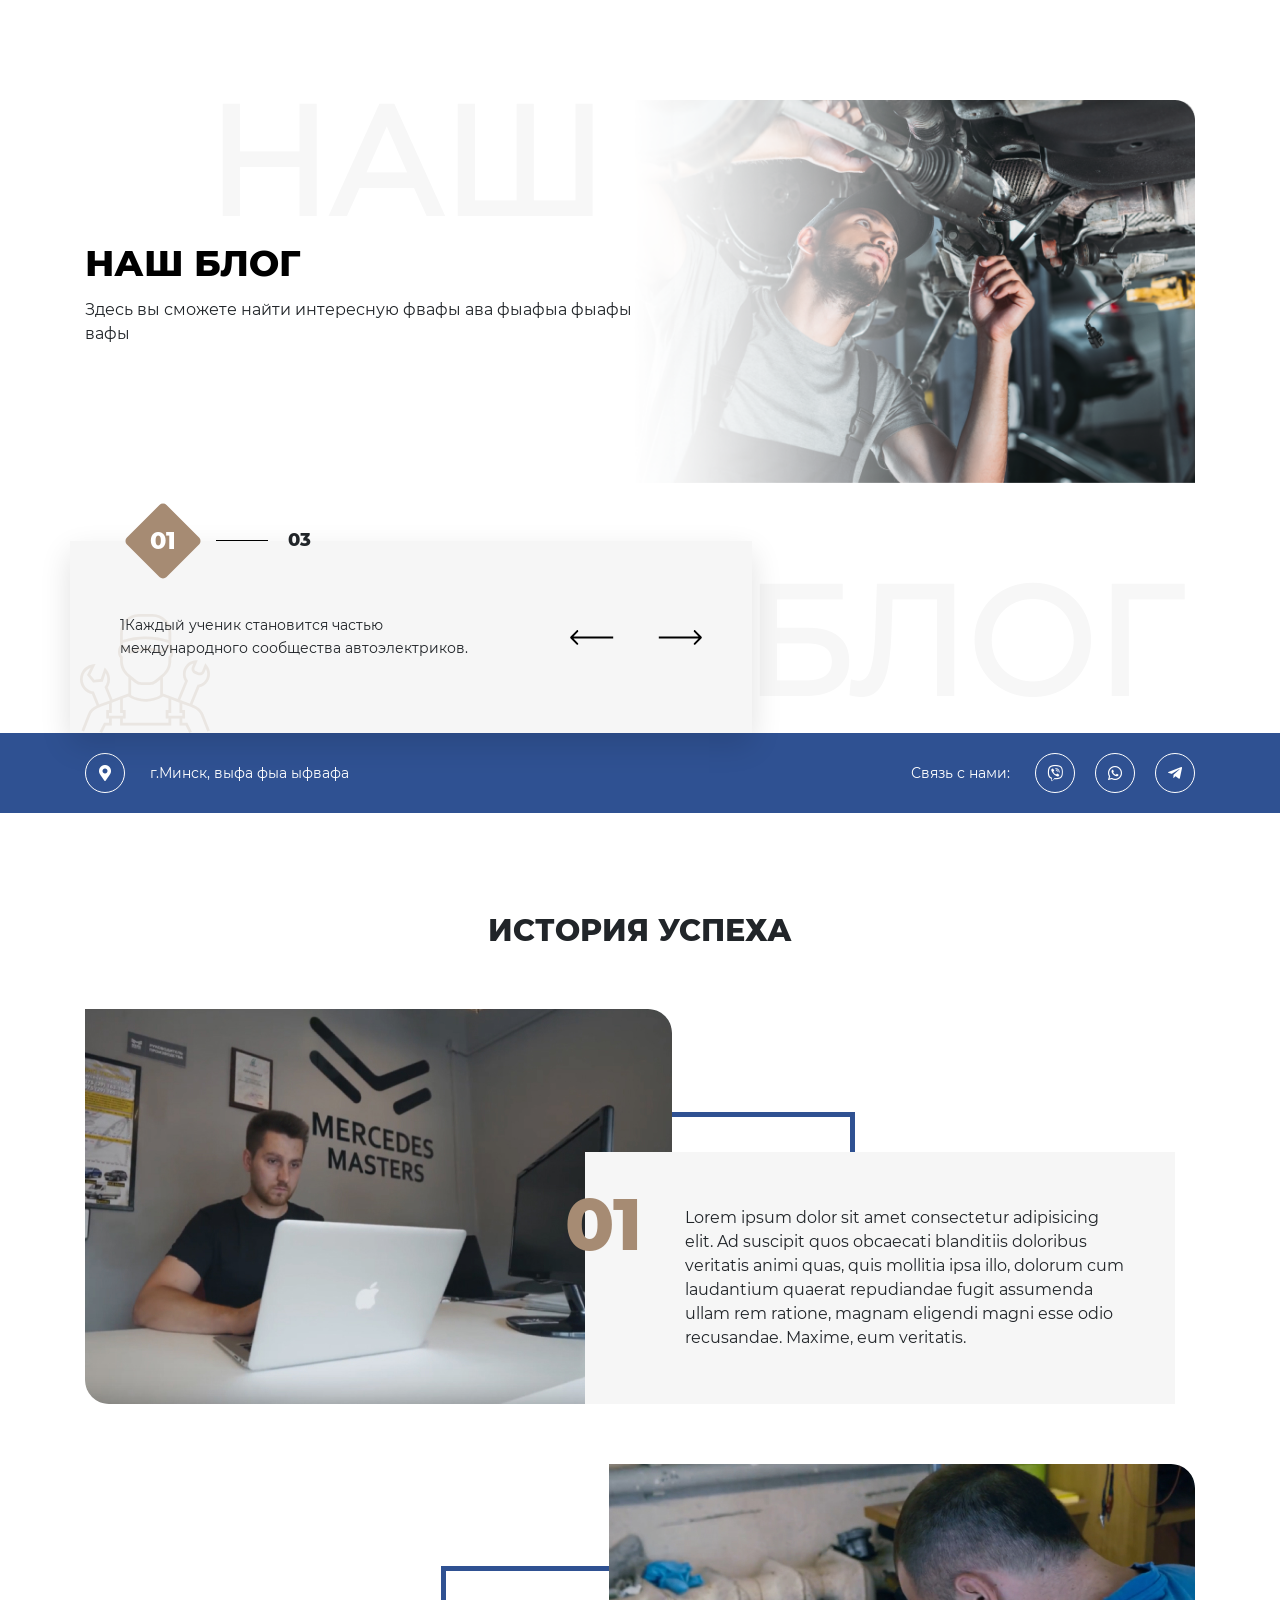
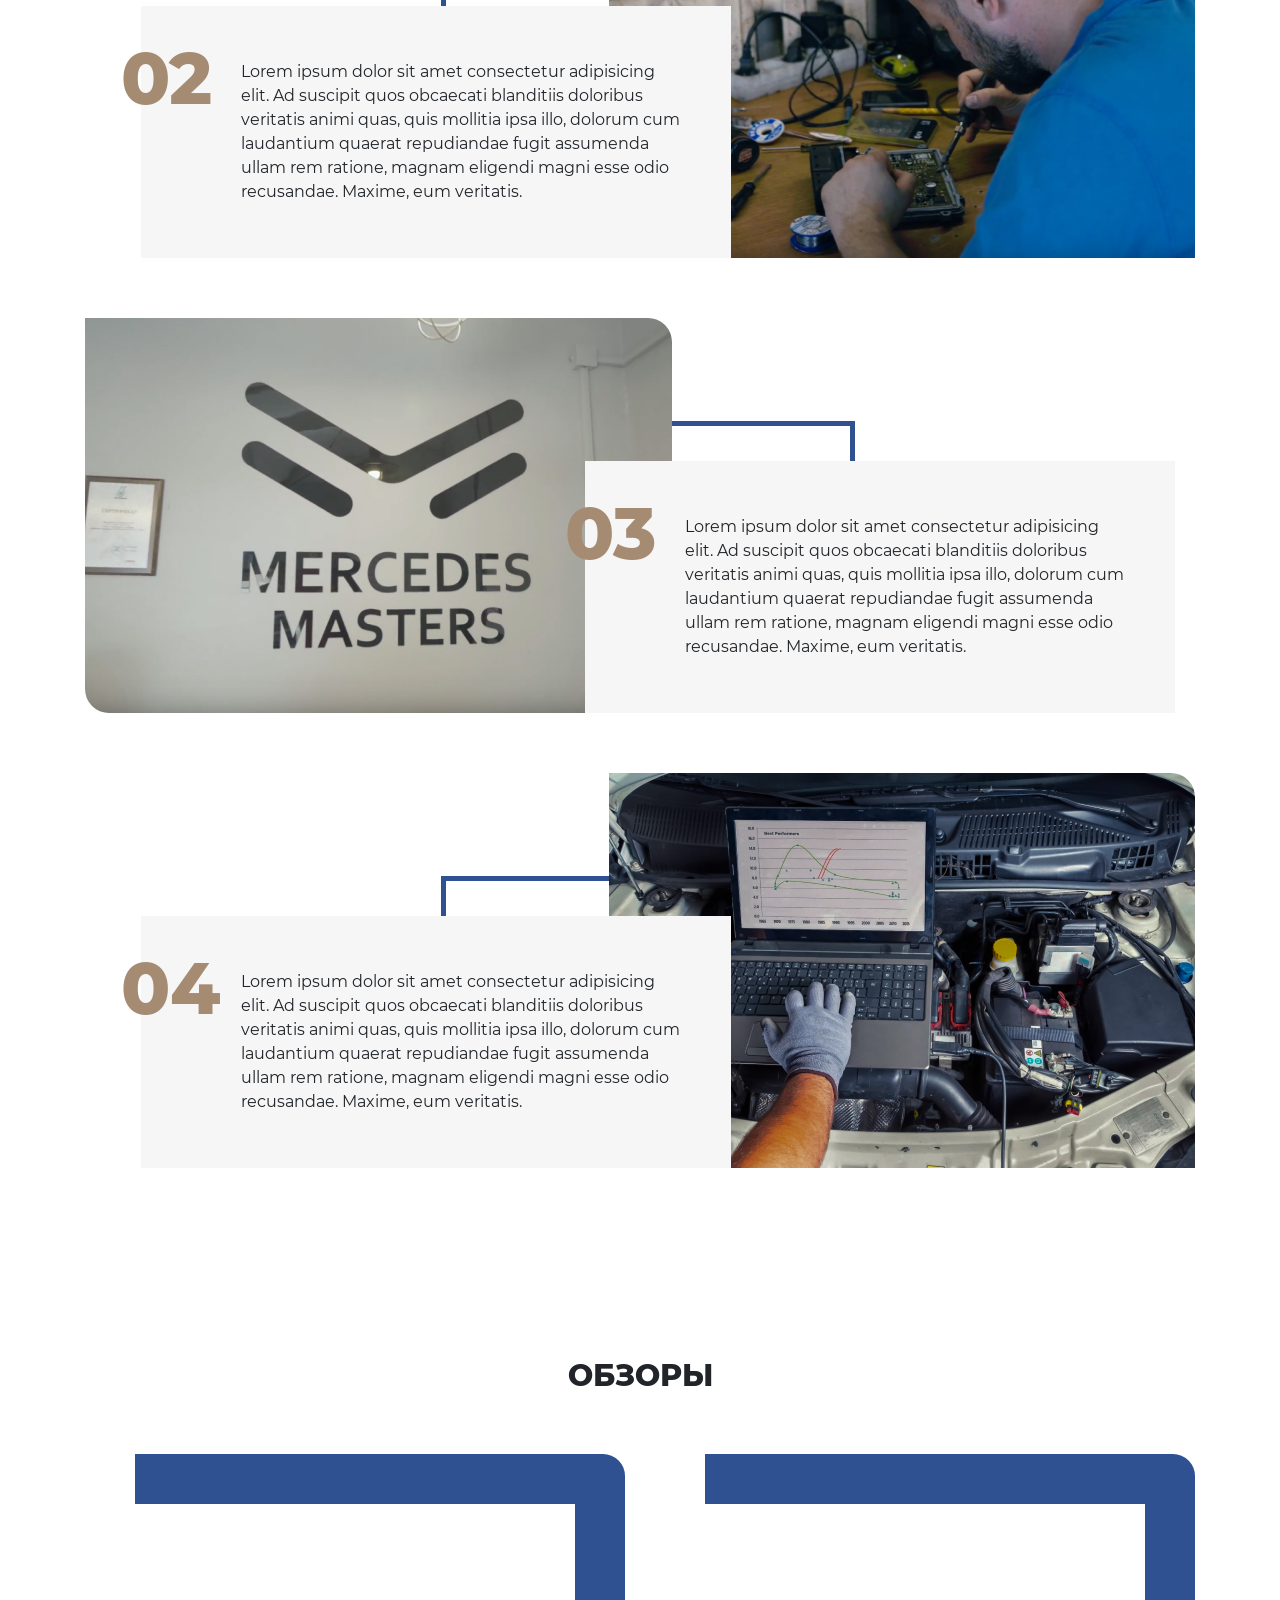
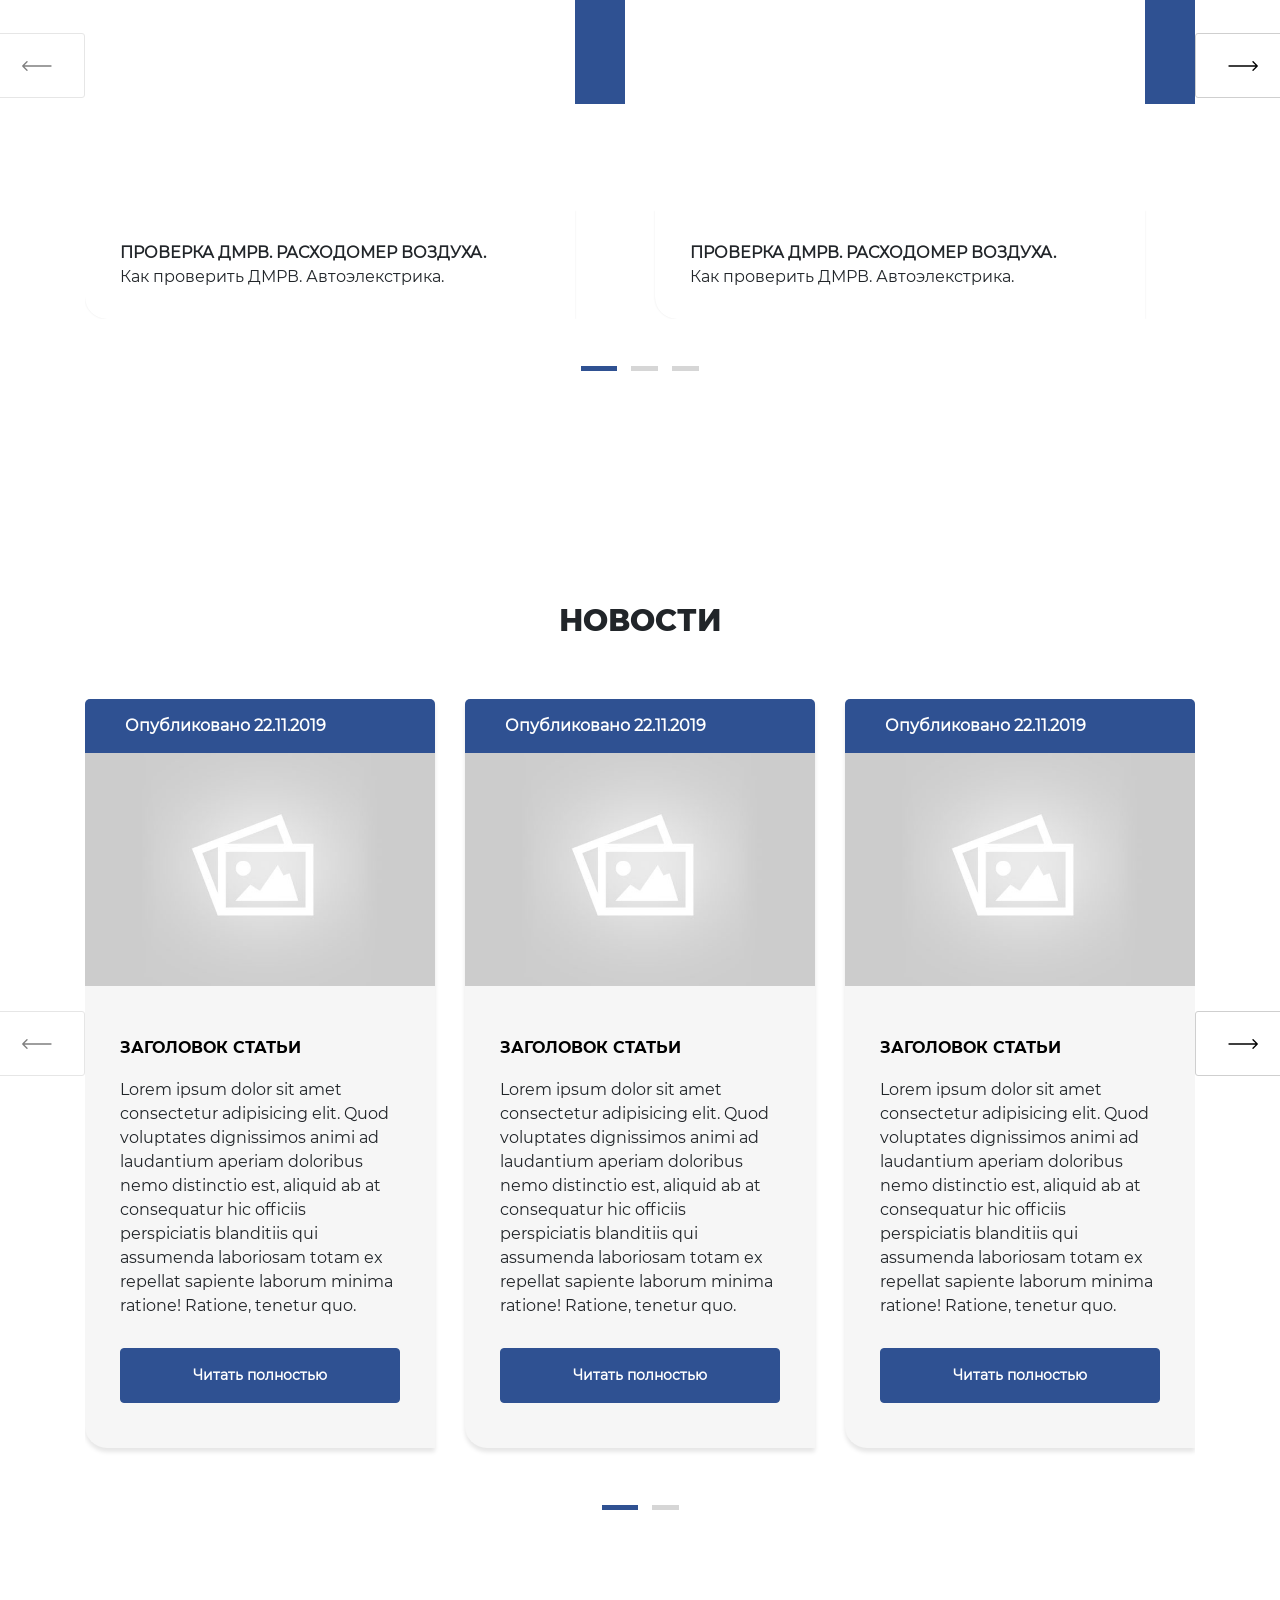
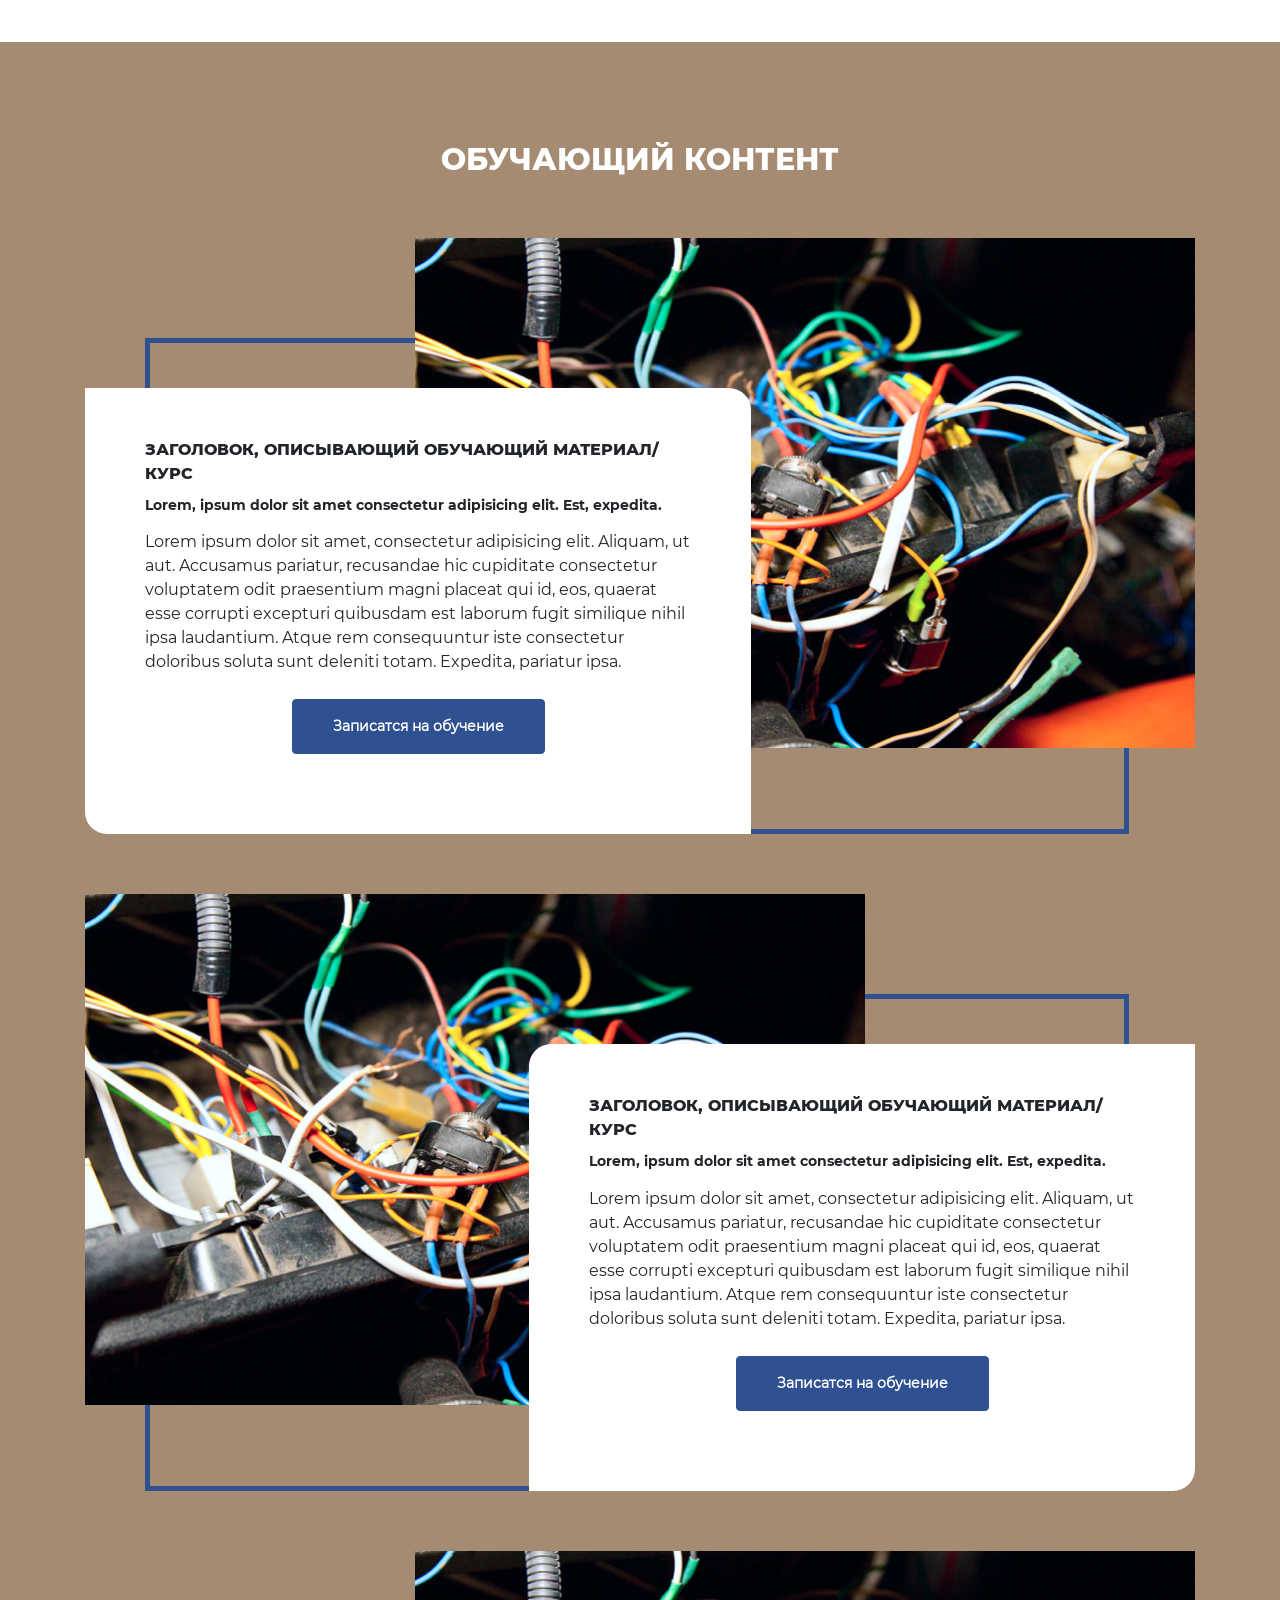
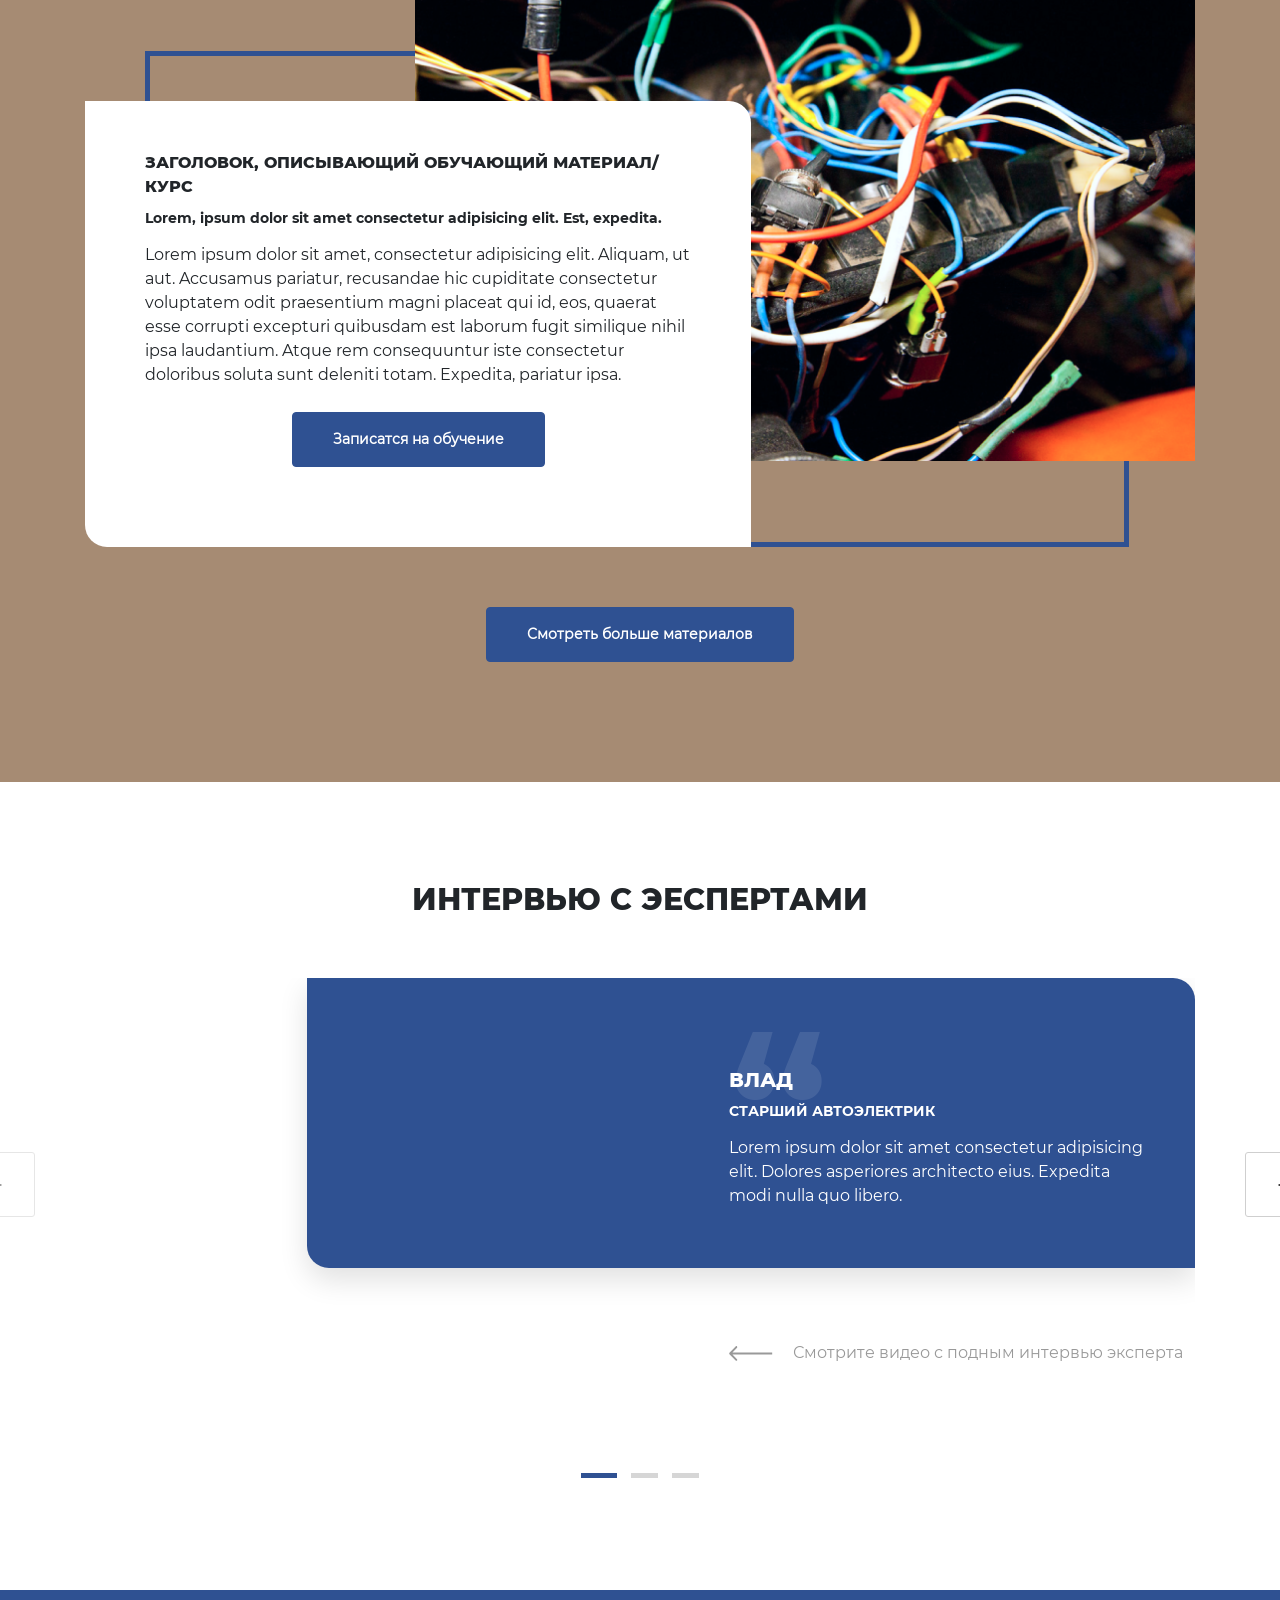
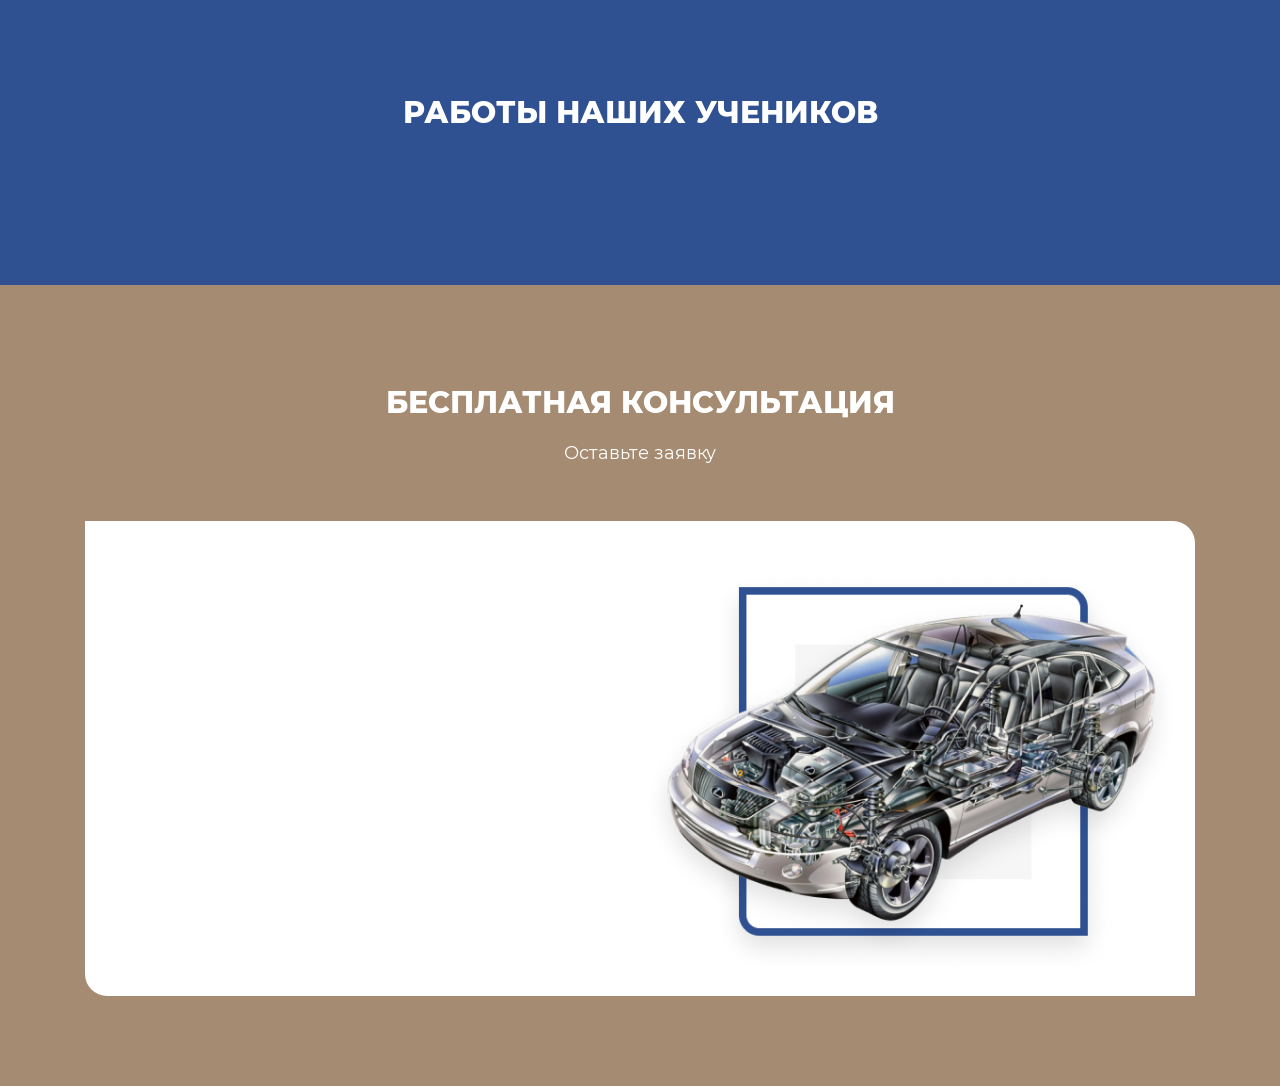
==== commit 6408881f: "add interview slider" ====
--- a/docs/index.html
+++ b/docs/index.html
@@ -540,14 +540,98 @@
         <h4 class="interview-section__title section-title">
           Интервью с эеспертами
         </h4>
+        <div class="interview-section__carousel-container">
+          <div class="owl-carousel owl-theme owl-carousel-interview">
+
+            <div class="owl-carousel-interview__slide">
+              <div class="owl-carousel-interview__video-block">
+                <iframe width="100%" height="100%" src="https://www.youtube.com/embed/JrYKP0suf_8" frameborder="0"
+                  allow="accelerometer; encrypted-media; gyroscope;" allowfullscreen></iframe>
+              </div>
+              <div class="owl-carousel-interview__content-block">
+                <div class="owl-carousel-interview__content-title">
+                  Влад
+                </div>
+                <div class="owl-carousel-interview__content-subTitle">
+                  Старший автоэлектрик
+                </div>
+                <div class="owl-carousel-interview__text">
+                  Lorem ipsum dolor sit amet consectetur adipisicing elit. Dolores asperiores architecto eius. Expedita
+                  modi nulla quo libero.
+                </div>
+                <a href="#" class="owl-carousel-interview__full-link">
+                  <img src="./images/svg/arrow_prev.svg" alt="" class="owl-carousel-interview__link-icon">
+                  <div class="owl-carousel-interview__link-text">
+                    Смотрите видео с подным интервью эксперта
+                  </div>
+                </a>
+              </div>
+            </div>
+
+            <div class="owl-carousel-interview__slide">
+              <div class="owl-carousel-interview__video-block">
+                <iframe width="100%" height="100%" src="https://www.youtube.com/embed/JrYKP0suf_8" frameborder="0"
+                  allow="accelerometer; encrypted-media; gyroscope;" allowfullscreen></iframe>
+              </div>
+              <div class="owl-carousel-interview__content-block">
+                <div class="owl-carousel-interview__content-title">
+                  Влад
+                </div>
+                <div class="owl-carousel-interview__content-subTitle">
+                  Старший автоэлектрик
+                </div>
+                <div class="owl-carousel-interview__text">
+                  Lorem ipsum dolor sit amet consectetur adipisicing elit. Dolores asperiores architecto eius. Expedita
+                  modi nulla quo libero. Quidem reiciendis, praesentium illum numquam in, minima corrupti a sit natus
+                  quaerat quae!
+                </div>
+                <a href="#" class="owl-carousel-interview__full-link">
+                  <img src="./images/svg/arrow_prev.svg" alt="" class="owl-carousel-interview__link-icon">
+                  <div class="owl-carousel-interview__link-text">
+                    Смотрите видео с подным интервью эксперта
+                  </div>
+                </a>
+              </div>
+            </div>
+
+            <div class="owl-carousel-interview__slide">
+              <div class="owl-carousel-interview__video-block">
+                <iframe width="100%" height="100%" src="https://www.youtube.com/embed/JrYKP0suf_8" frameborder="0"
+                  allow="accelerometer; encrypted-media; gyroscope;" allowfullscreen></iframe>
+              </div>
+              <div class="owl-carousel-interview__content-block">
+                <div class="owl-carousel-interview__content-title">
+                  Влад
+                </div>
+                <div class="owl-carousel-interview__content-subTitle">
+                  Старший автоэлектрик
+                </div>
+                <div class="owl-carousel-interview__text">
+                  Lorem ipsum dolor sit amet consectetur adipisicing elit. Dolores asperiores architecto eius. Expedita
+                  modi nulla quo libero. Quidem reiciendis, praesentium illum numquam in, minima corrupti a sit natus
+                  quaerat quae!
+                </div>
+                <a href="#" class="owl-carousel-interview__full-link">
+                  <img src="./images/svg/arrow_prev.svg" alt="" class="owl-carousel-interview__link-icon">
+                  <div class="owl-carousel-interview__link-text">
+                    Смотрите видео с подным интервью эксперта
+                  </div>
+                </a>
+              </div>
+            </div>
+
+
+          </div>
+        </div>
       </div>
     </section>
 
     <section class="students-work decor-bg section-padding">
       <div class="students-work__container container">
         <div class="students-work__title section-title">
-          работы учеников
-        </div>
+          Работы наших учеников
+        </div>
+
       </div>
     </section>
 
--- a/docs/css/style.css
+++ b/docs/css/style.css
@@ -990,6 +990,149 @@
   }
   .training-content-section__row {
     margin-bottom: 40px;
+  }
+}
+
+.owl-carousel-interview__slide {
+  display: -webkit-box;
+  display: -webkit-flex;
+  display: -ms-flexbox;
+  display: flex;
+  -webkit-box-pack: end;
+  -webkit-justify-content: flex-end;
+      -ms-flex-pack: end;
+          justify-content: flex-end;
+  position: relative;
+  padding-bottom: 140px;
+}
+
+.owl-carousel-interview__video-block {
+  position: absolute;
+  top: 50px;
+  left: 0;
+  width: 100%;
+  max-width: 560px;
+  height: 390px;
+}
+
+.owl-carousel-interview__content-block {
+  padding-left: 38%;
+  padding-top: 90px;
+  padding-bottom: 60px;
+  padding-right: 50px;
+  background-color: #2F5192;
+  color: #fff;
+  -webkit-box-shadow: 0px 12px 29px rgba(0, 0, 0, 0.12);
+          box-shadow: 0px 12px 29px rgba(0, 0, 0, 0.12);
+  border-radius: 0px 22px;
+  width: 80%;
+}
+
+.owl-carousel-interview__content-title {
+  font-family: "Montserrat-ExtraBold";
+  font-size: 20px;
+  line-height: 24px;
+  text-transform: uppercase;
+  margin-bottom: 10px;
+}
+
+.owl-carousel-interview__content-subTitle {
+  font-family: "Montserrat-Bold";
+  font-size: 14px;
+  line-height: 19px;
+  text-transform: uppercase;
+  margin-bottom: 15px;
+}
+
+.owl-carousel-interview__text {
+  font-family: "Montserrat";
+  font-size: 16px;
+  line-height: 24px;
+}
+
+.owl-carousel-interview__full-link {
+  position: absolute;
+  bottom: 10%;
+  display: -webkit-box;
+  display: -webkit-flex;
+  display: -ms-flexbox;
+  display: flex;
+  -webkit-box-align: center;
+  -webkit-align-items: center;
+      -ms-flex-align: center;
+          align-items: center;
+  opacity: 0.4;
+  color: #000;
+}
+
+.owl-carousel-interview__link-icon {
+  max-width: 44px;
+  margin-right: 20px;
+}
+
+.owl-theme .owl-nav [class*=owl-] img {
+  max-width: 44px;
+}
+
+.owl-carousel-interview__content-block:before {
+  content: '“';
+  display: block;
+  font-family: "Montserrat-Bold";
+  position: absolute;
+  font-size: 200px;
+  color: #fff;
+  opacity: 0.1;
+  top: -20px;
+}
+
+.owl-theme.owl-carousel-interview .owl-nav {
+  left: -50px;
+  right: -50px;
+}
+
+.owl-carousel.owl-carousel-interview .owl-dots {
+  margin-top: 10px;
+  margin-bottom: 10px;
+}
+
+@media (max-width: 1199.98px) {
+  .owl-theme.owl-carousel-interview .owl-nav {
+    left: 0;
+    right: 0;
+  }
+  .owl-carousel-interview__full-link {
+    display: none;
+  }
+  .owl-carousel-interview__slide {
+    background-color: #2F5192;
+    padding: 30px 0 0 0;
+    -webkit-box-orient: vertical;
+    -webkit-box-direction: normal;
+    -webkit-flex-direction: column;
+        -ms-flex-direction: column;
+            flex-direction: column;
+    -webkit-box-pack: center;
+    -webkit-justify-content: center;
+        -ms-flex-pack: center;
+            justify-content: center;
+    border-radius: 0 22px;
+  }
+  .owl-carousel-interview__video-block {
+    height: 290px;
+    position: initial;
+    width: 100%;
+    max-width: initial;
+  }
+  .owl-carousel-interview__content-block {
+    border-radius: 0 0 0 22px;
+    width: 100%;
+    -webkit-box-shadow: none;
+            box-shadow: none;
+    padding: 60px  40px 40px;
+  }
+  .owl-carousel-interview__content-block:before {
+    top: 260px;
+    font-size: 250px;
   }
 }
 
@@ -1085,4 +1228,4 @@
   }
 }
 
-/*# sourceMappingURL=[data-uri] */
+/*# sourceMappingURL=[data-uri] */
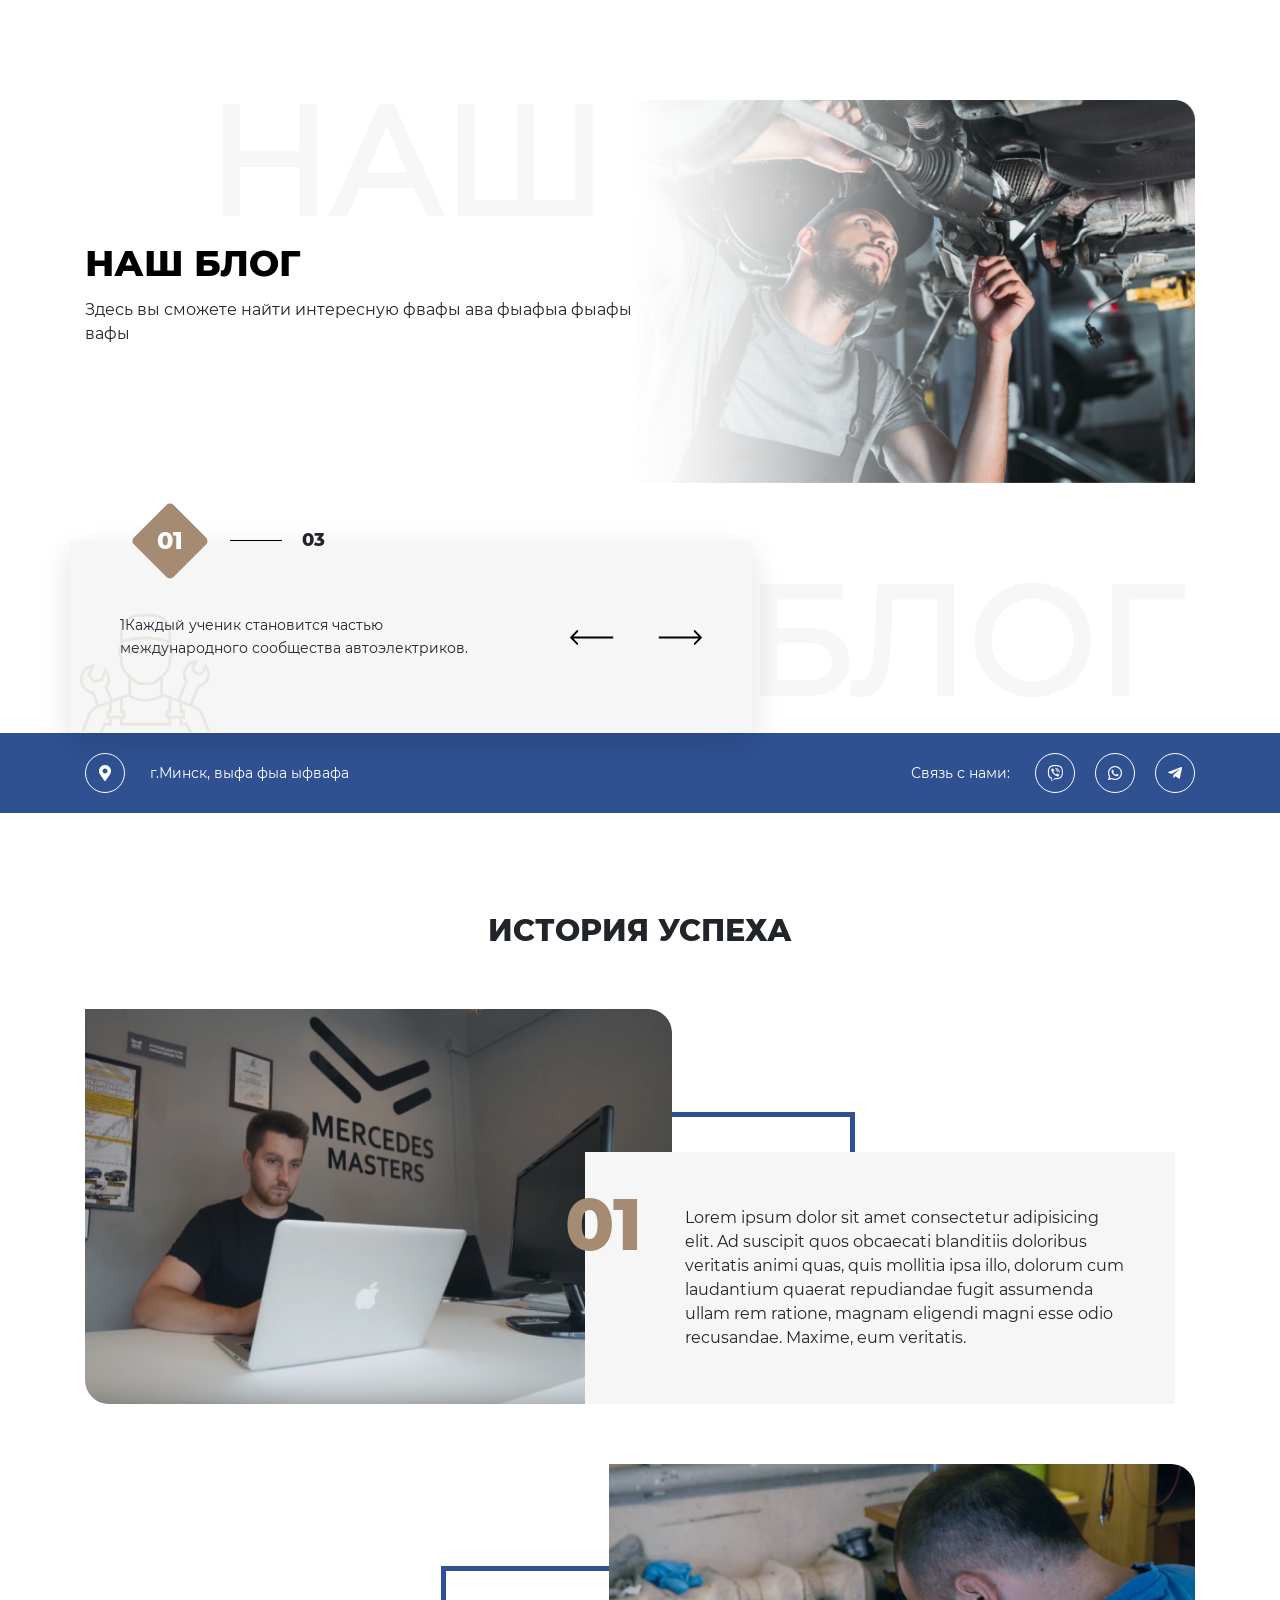
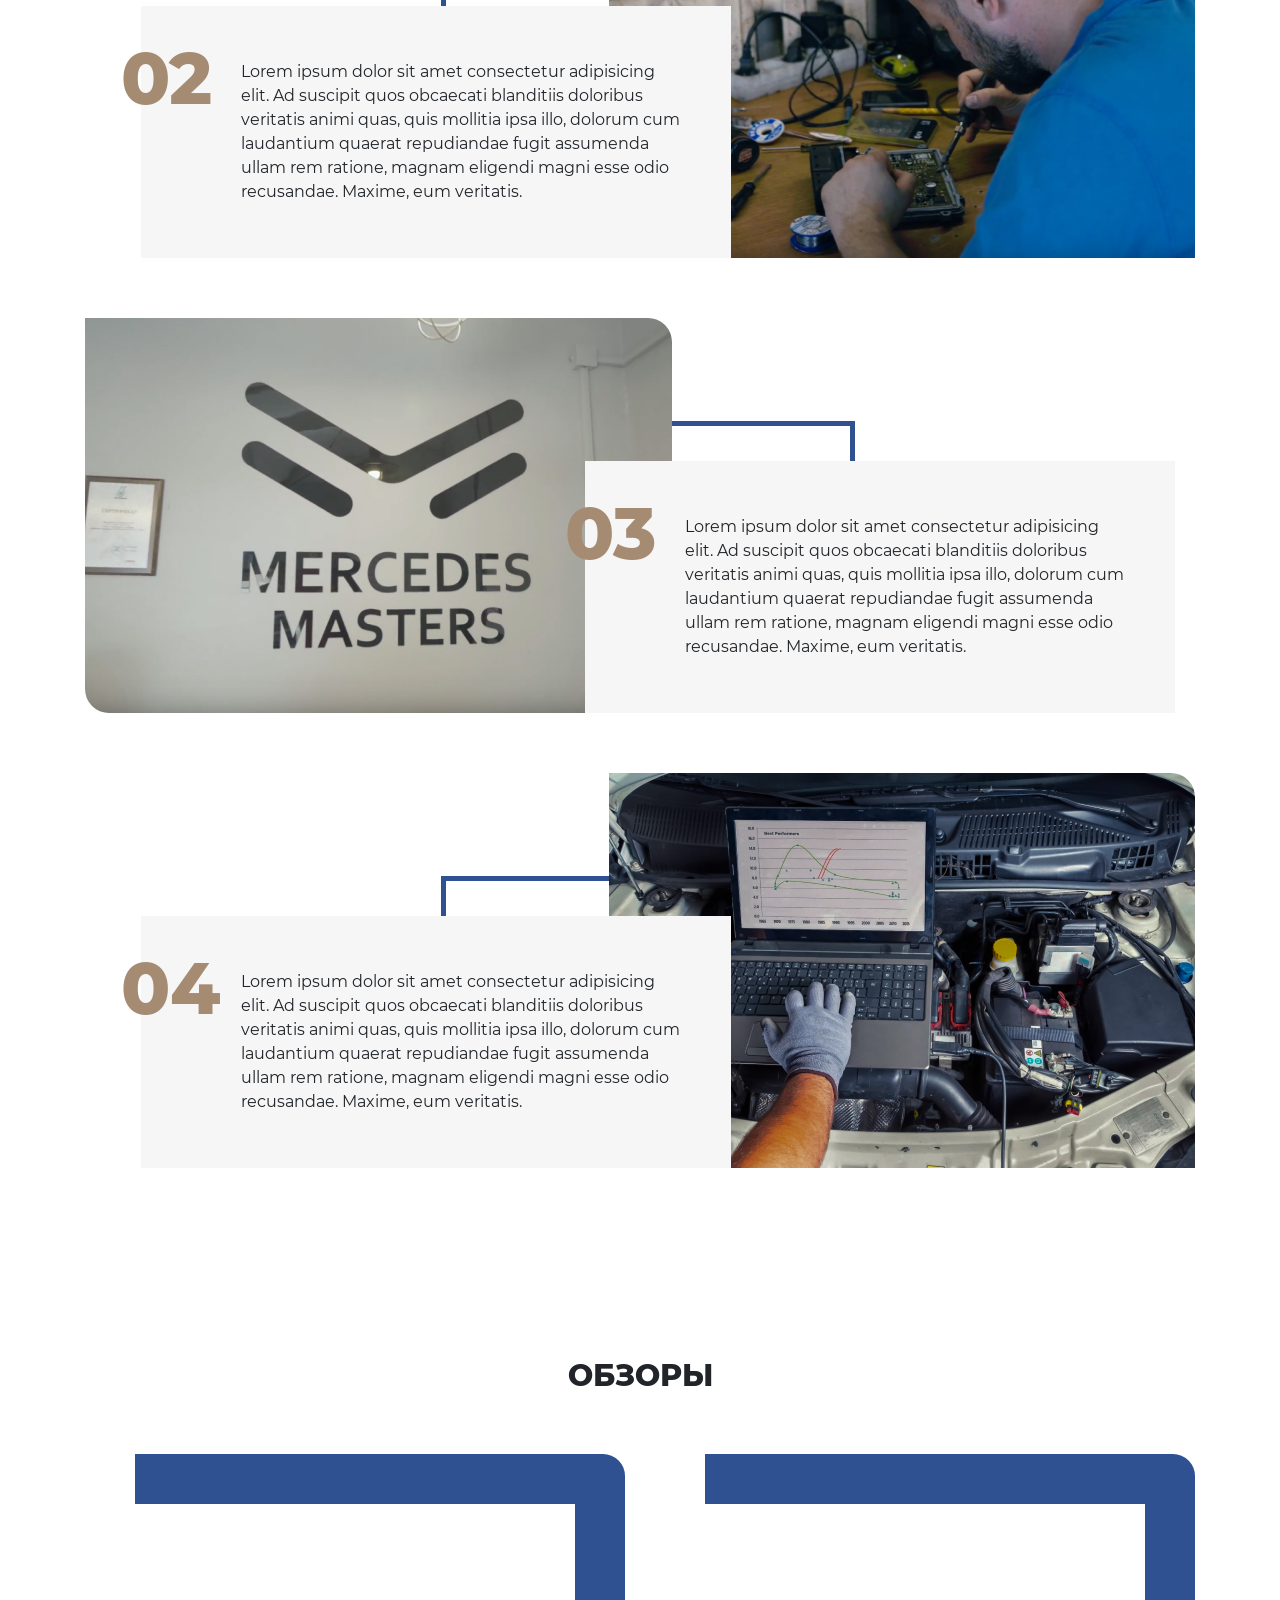
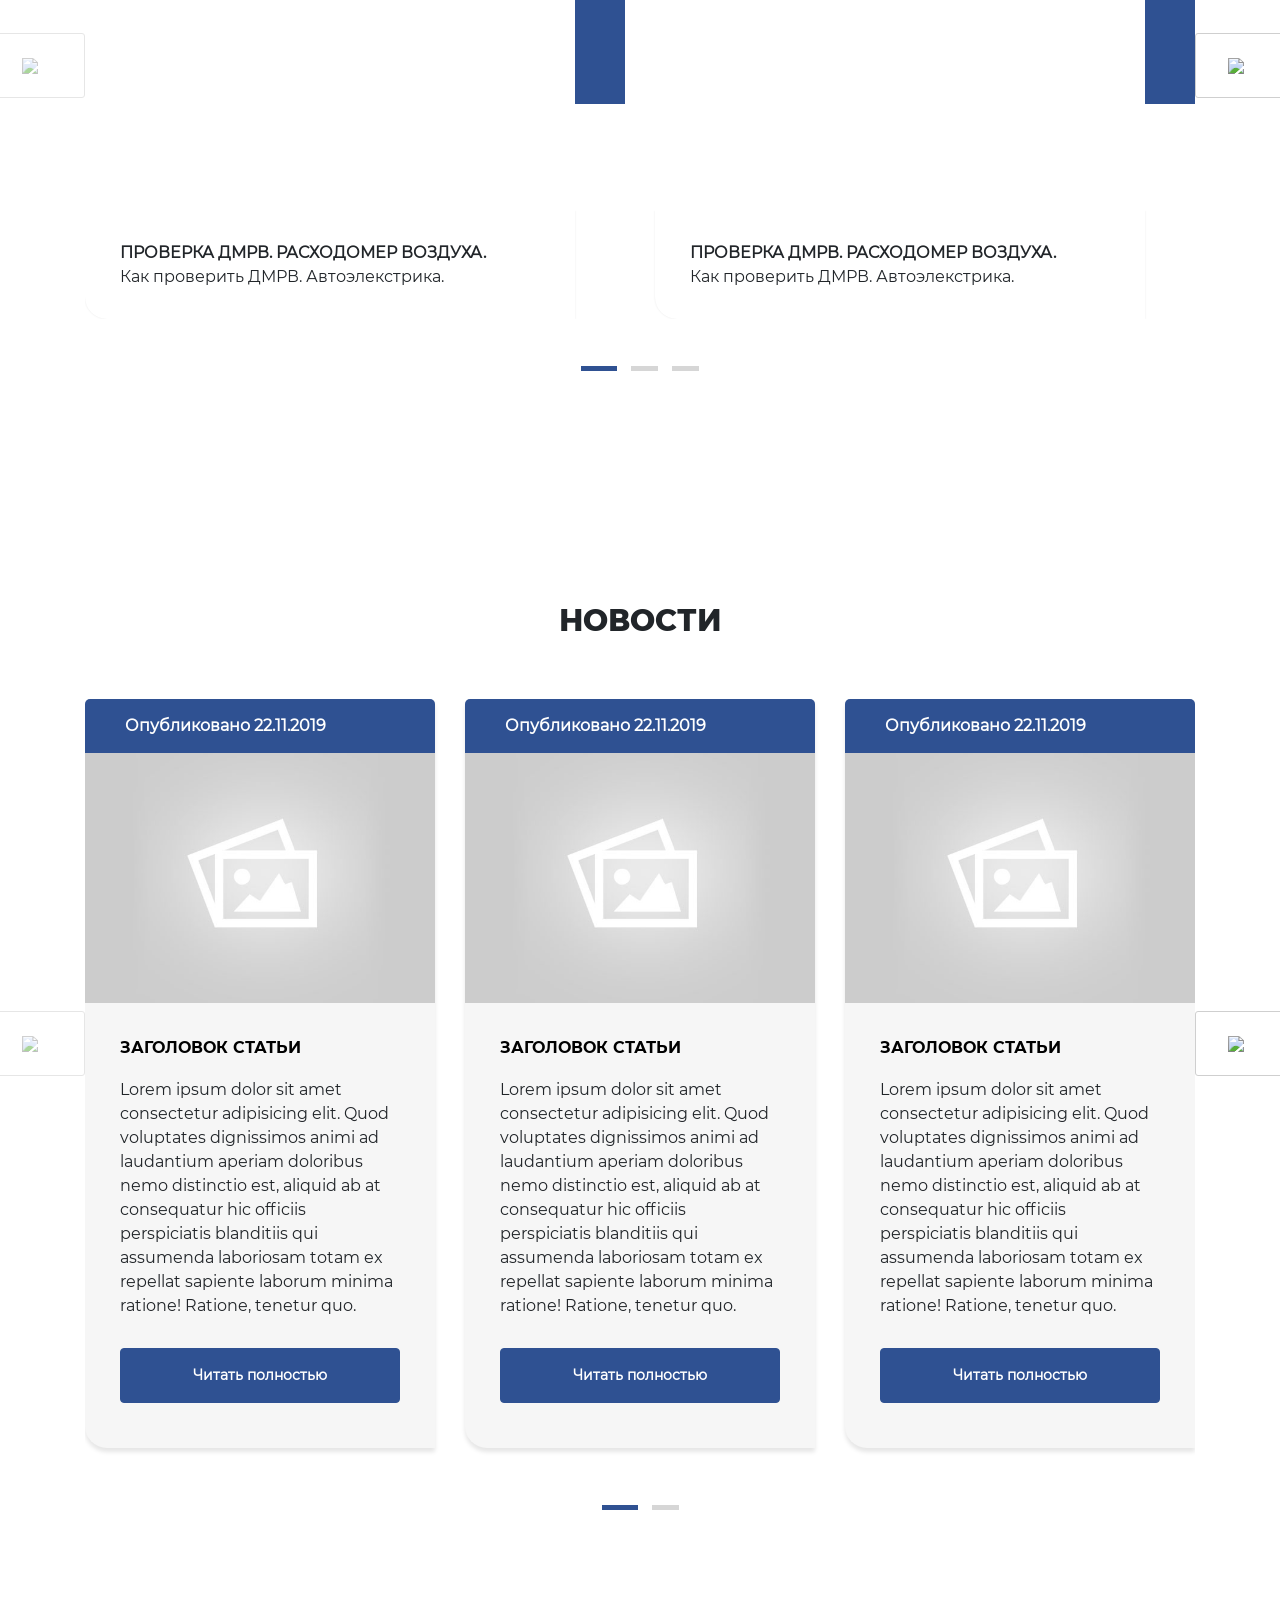
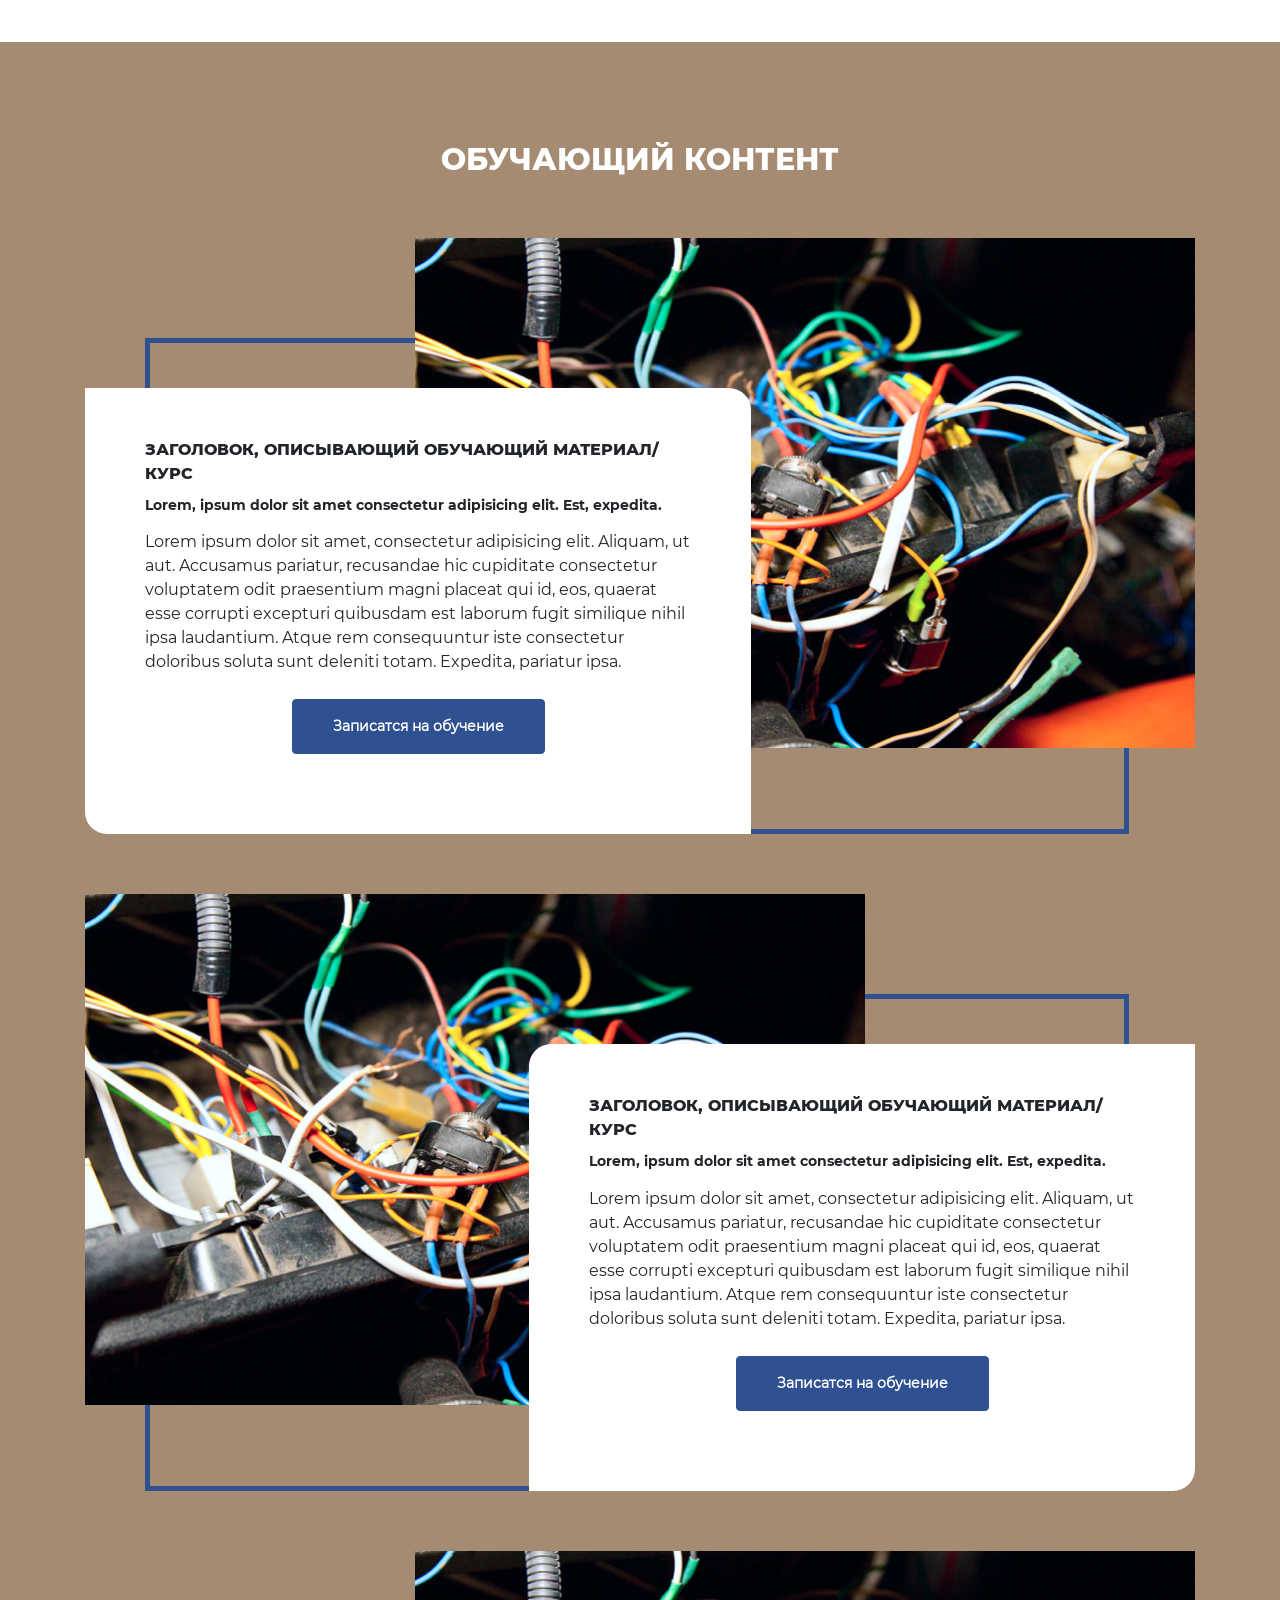
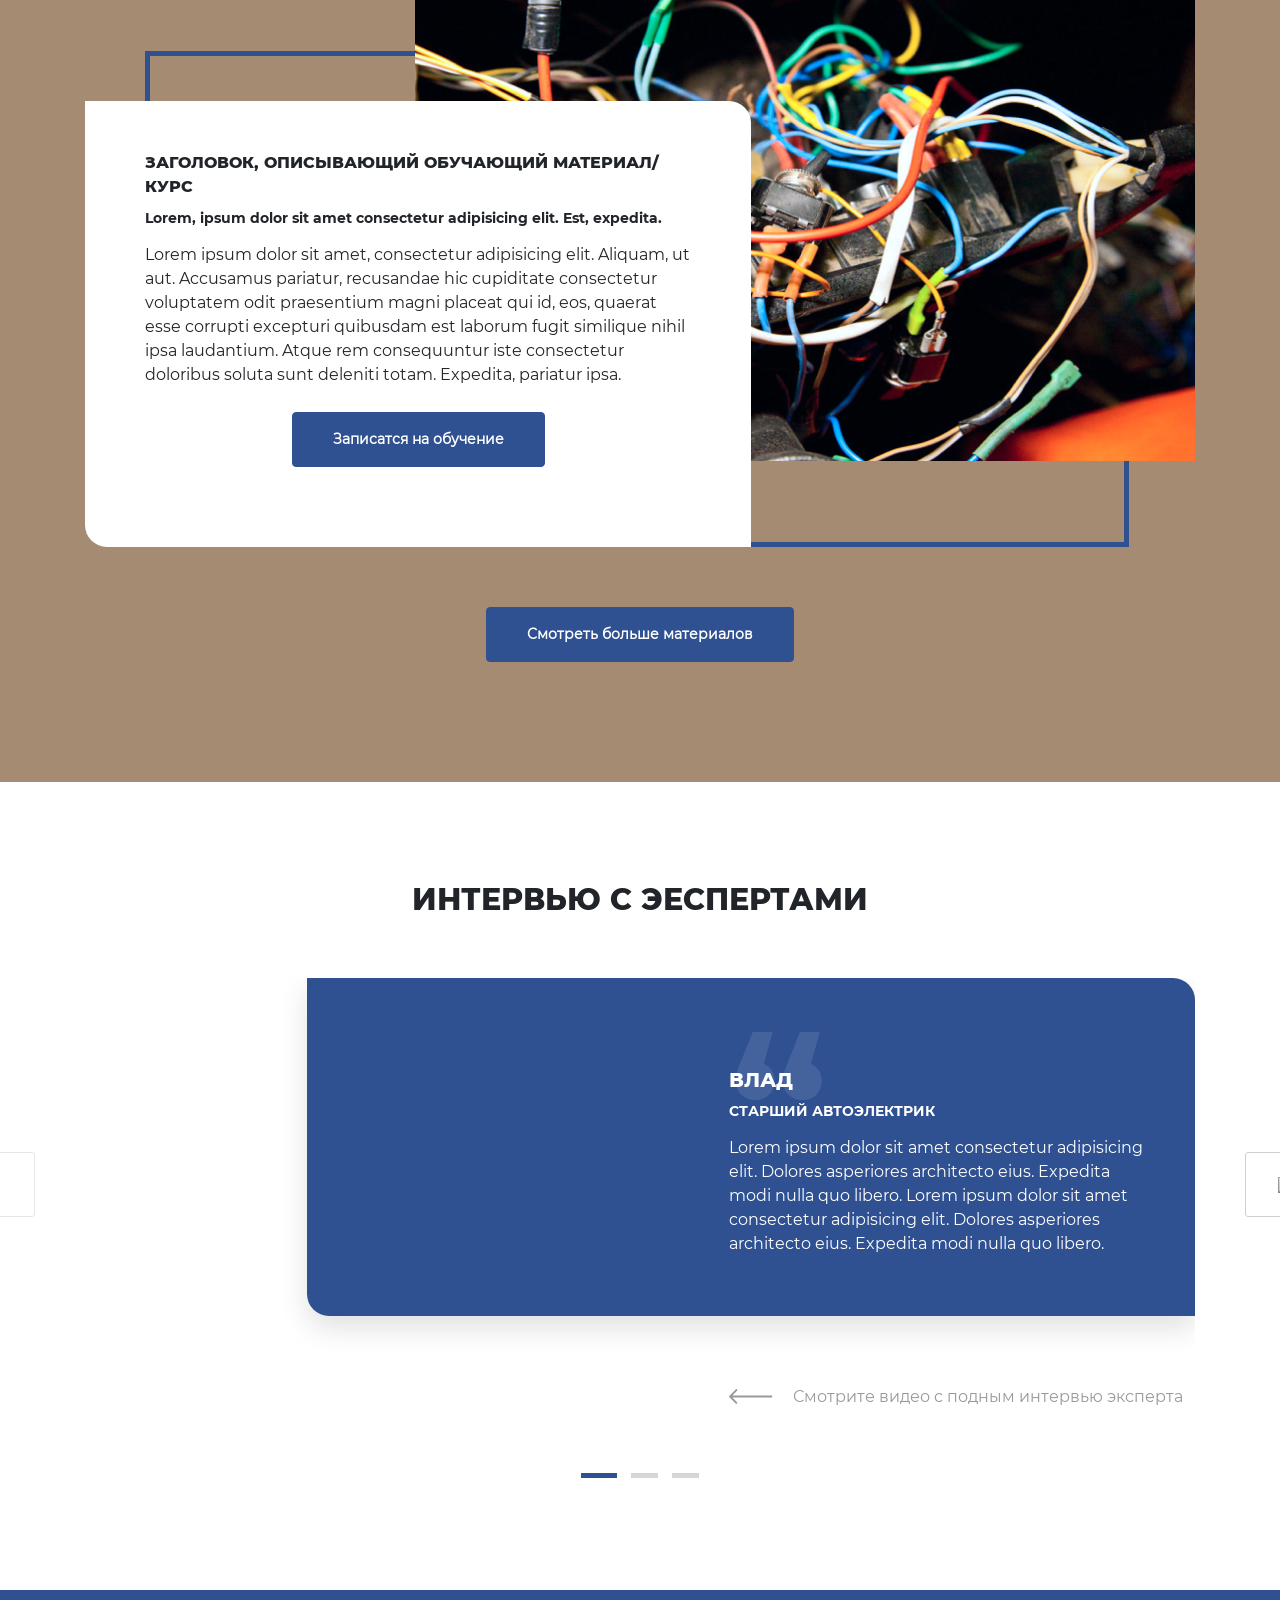
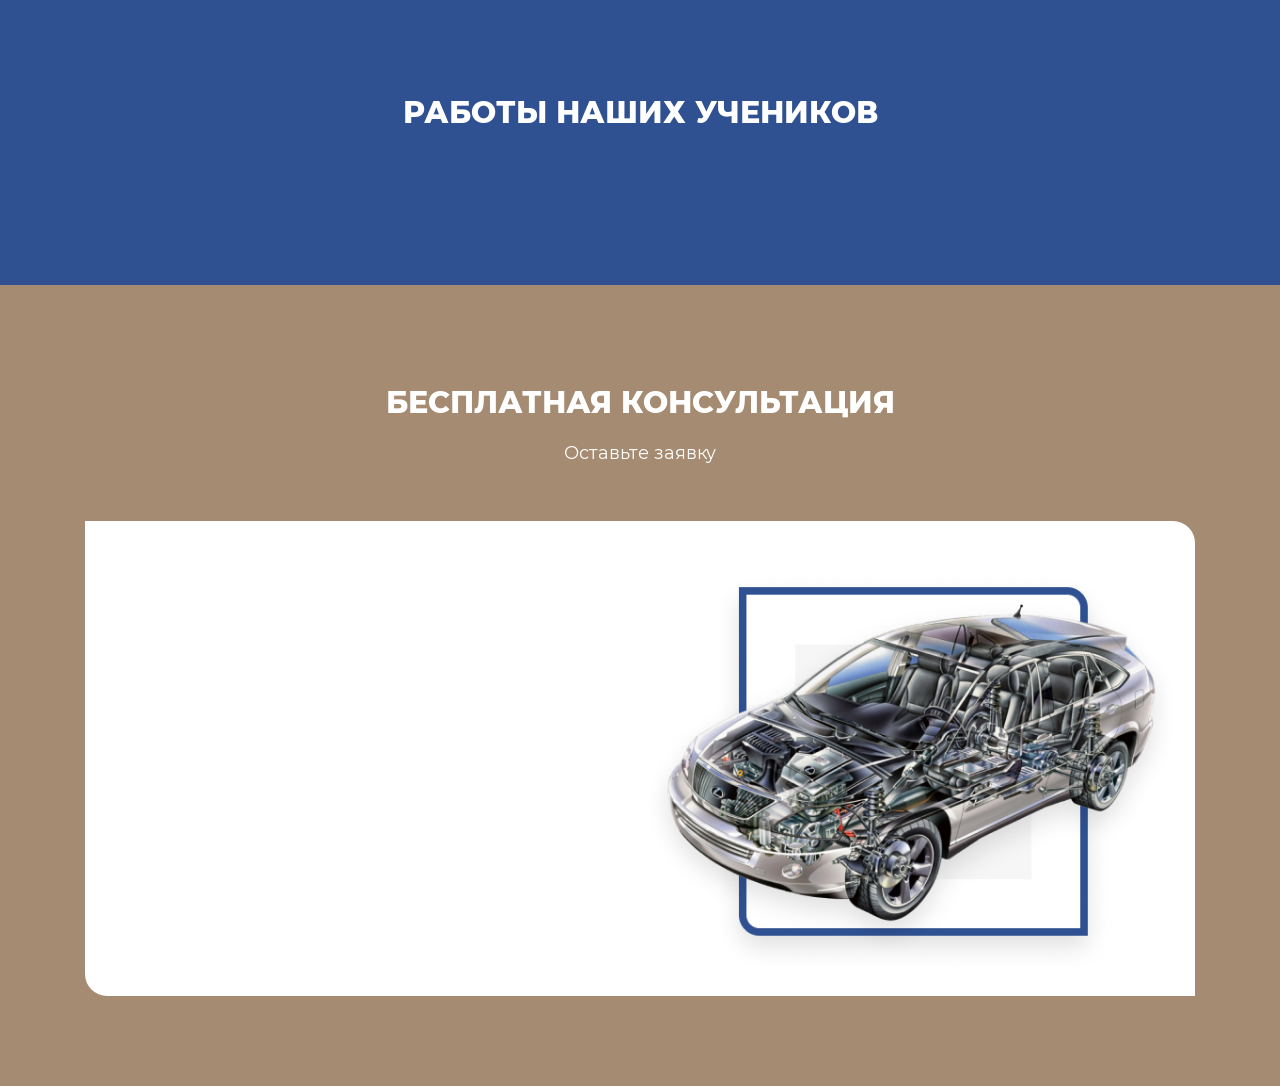
==== commit baaf67cc: "some css fix" ====
--- a/docs/index.html
+++ b/docs/index.html
@@ -558,6 +558,8 @@
                 <div class="owl-carousel-interview__text">
                   Lorem ipsum dolor sit amet consectetur adipisicing elit. Dolores asperiores architecto eius. Expedita
                   modi nulla quo libero.
+                  Lorem ipsum dolor sit amet consectetur adipisicing elit. Dolores asperiores architecto eius. Expedita
+                  modi nulla quo libero.
                 </div>
                 <a href="#" class="owl-carousel-interview__full-link">
                   <img src="./images/svg/arrow_prev.svg" alt="" class="owl-carousel-interview__link-icon">
--- a/docs/css/style.css
+++ b/docs/css/style.css
@@ -34,7 +34,7 @@
 }
 
 .hero-u {
-  background-image: url(/images/svg/decor-bg.svg);
+  background-image: url(https://mers-academy.ru/wp-content/themes/mers/inc/assets/images/svg/decor-bg.svg);
   background-repeat: repeat;
   position: relative;
 }
@@ -211,6 +211,7 @@
   color: #fff;
   font-size: 24px;
   font-weight: bold;
+  width: 40px;
 }
 
 .carousel-indicator__current::before {
@@ -437,7 +438,7 @@
 }
 
 .history-successful {
-  background-image: url(/images/svg/decor-bg.svg);
+  background-image: url(https://mers-academy.ru/wp-content/themes/mers/inc/assets/images/svg/decor-bg.svg);
   background-repeat: repeat;
   position: relative;
 }
@@ -568,7 +569,7 @@
 }
 
 .reviews-sect {
-  background-image: url("/images/review-BG.png");
+  background-image: url(https://mers-academy.ru/wp-content/themes/mers/inc/assets/images/review-BG.png);
   background-repeat: no-repeat;
   background-size: cover;
   background-position: center bottom;
@@ -662,6 +663,10 @@
   right: 0;
   left: 0;
   z-index: -1;
+}
+
+.owl-carousel .owl-item img {
+  height: 100%;
 }
 
 .owl-carousel .owl-nav button.owl-next, .owl-carousel .owl-nav button.owl-prev {
@@ -763,7 +768,7 @@
 }
 
 .decor-bg {
-  background-image: url(/images/svg/decor-bg.svg);
+  background-image: url(https://mers-academy.ru/wp-content/themes/mers/inc/assets/images/svg/decor-bg.svg);
   background-repeat: repeat;
   position: relative;
 }
@@ -1068,6 +1073,11 @@
 .owl-carousel-interview__link-icon {
   max-width: 44px;
   margin-right: 20px;
+}
+
+.owl-carousel-interview__full-link:hover {
+  color: #000;
+  opacity: 0.8;
 }
 
 .owl-theme .owl-nav [class*=owl-] img {
@@ -1228,4 +1238,4 @@
   }
 }
 
-/*# sourceMappingURL=[data-uri] */
+/*# sourceMappingURL=[data-uri] */
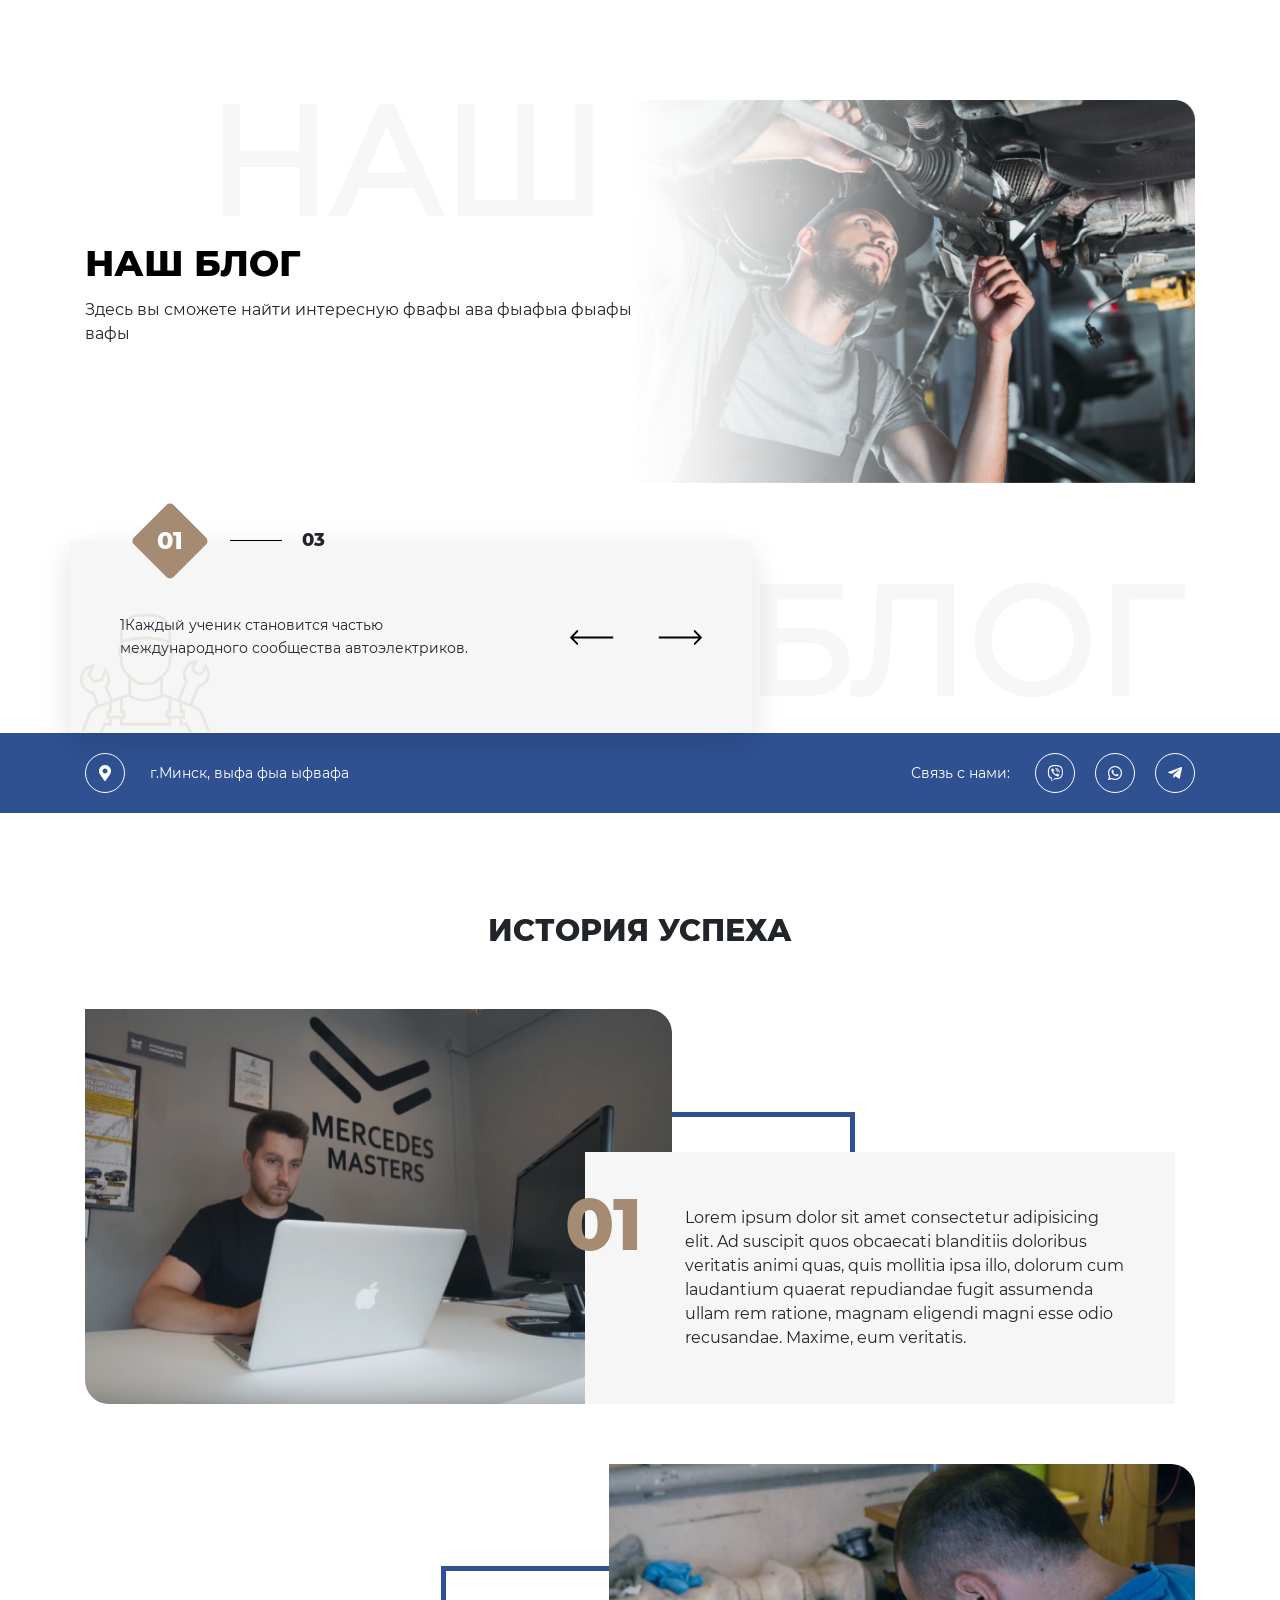
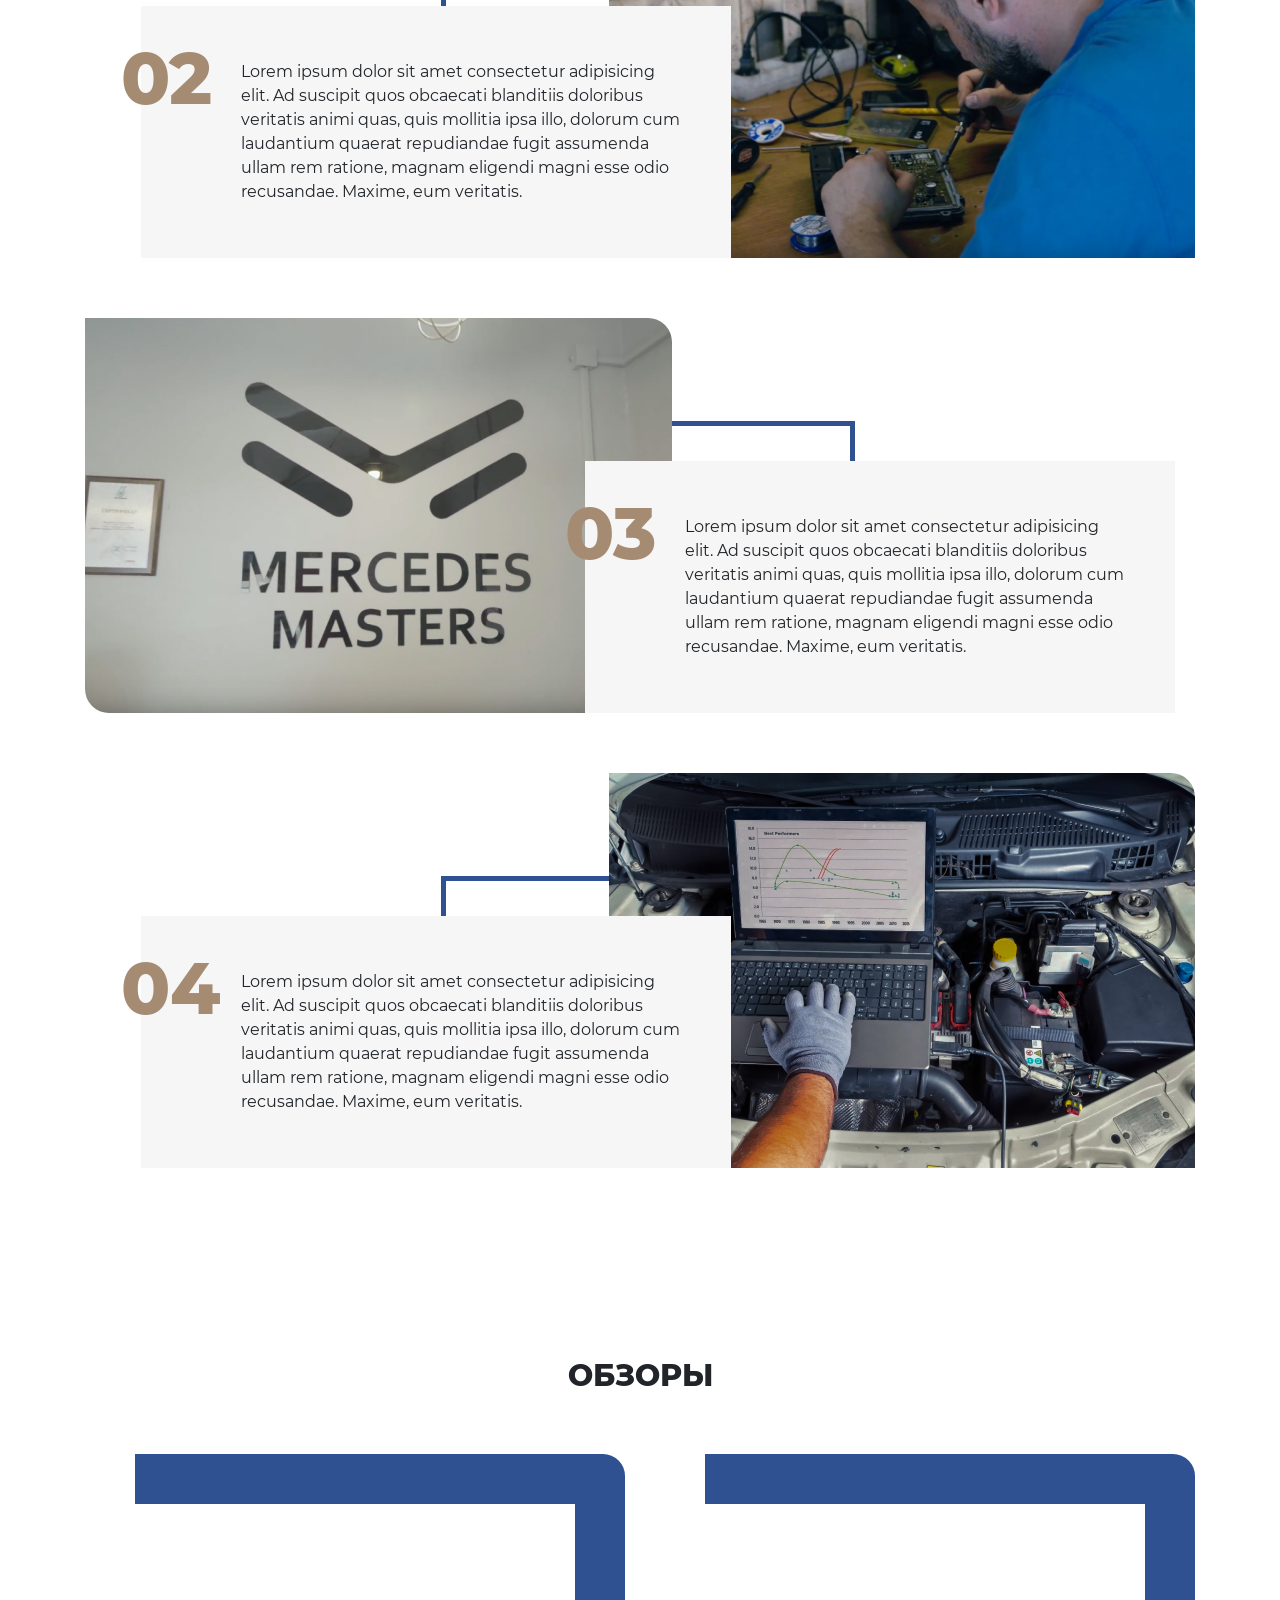
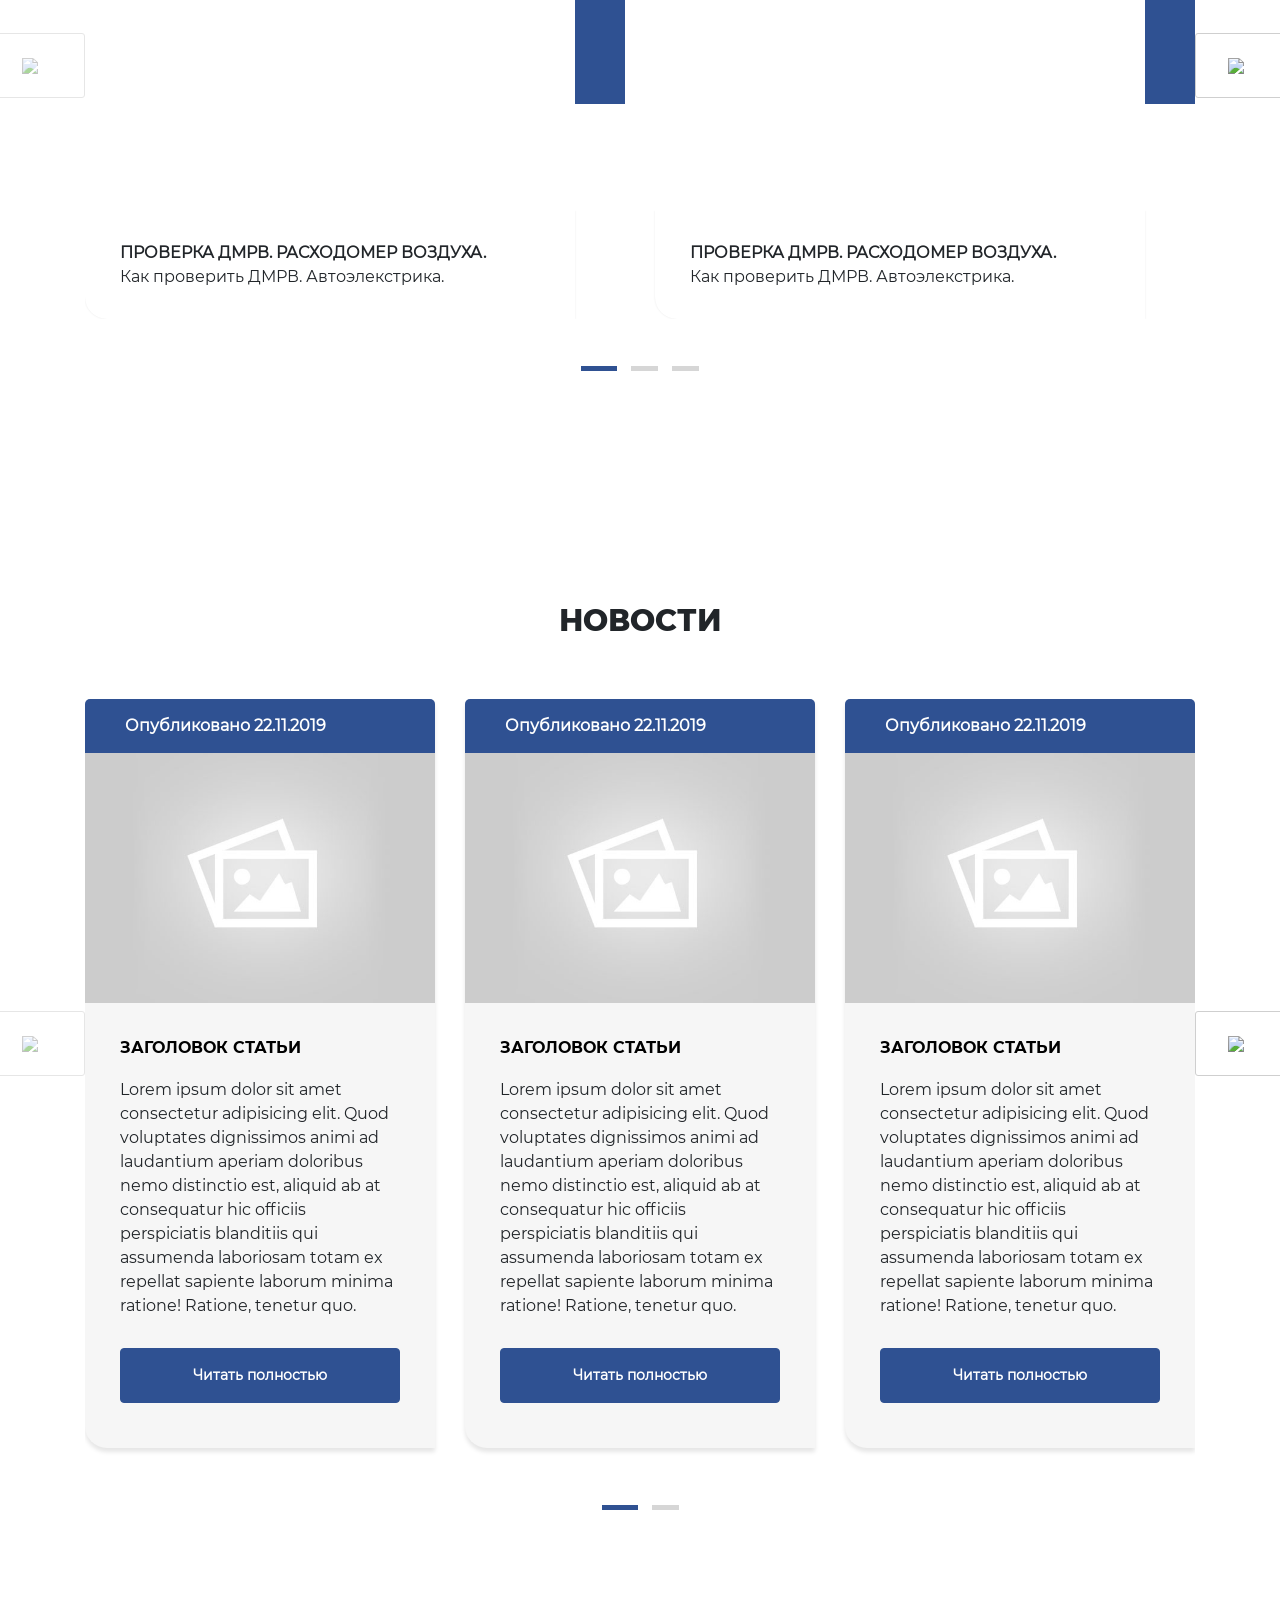
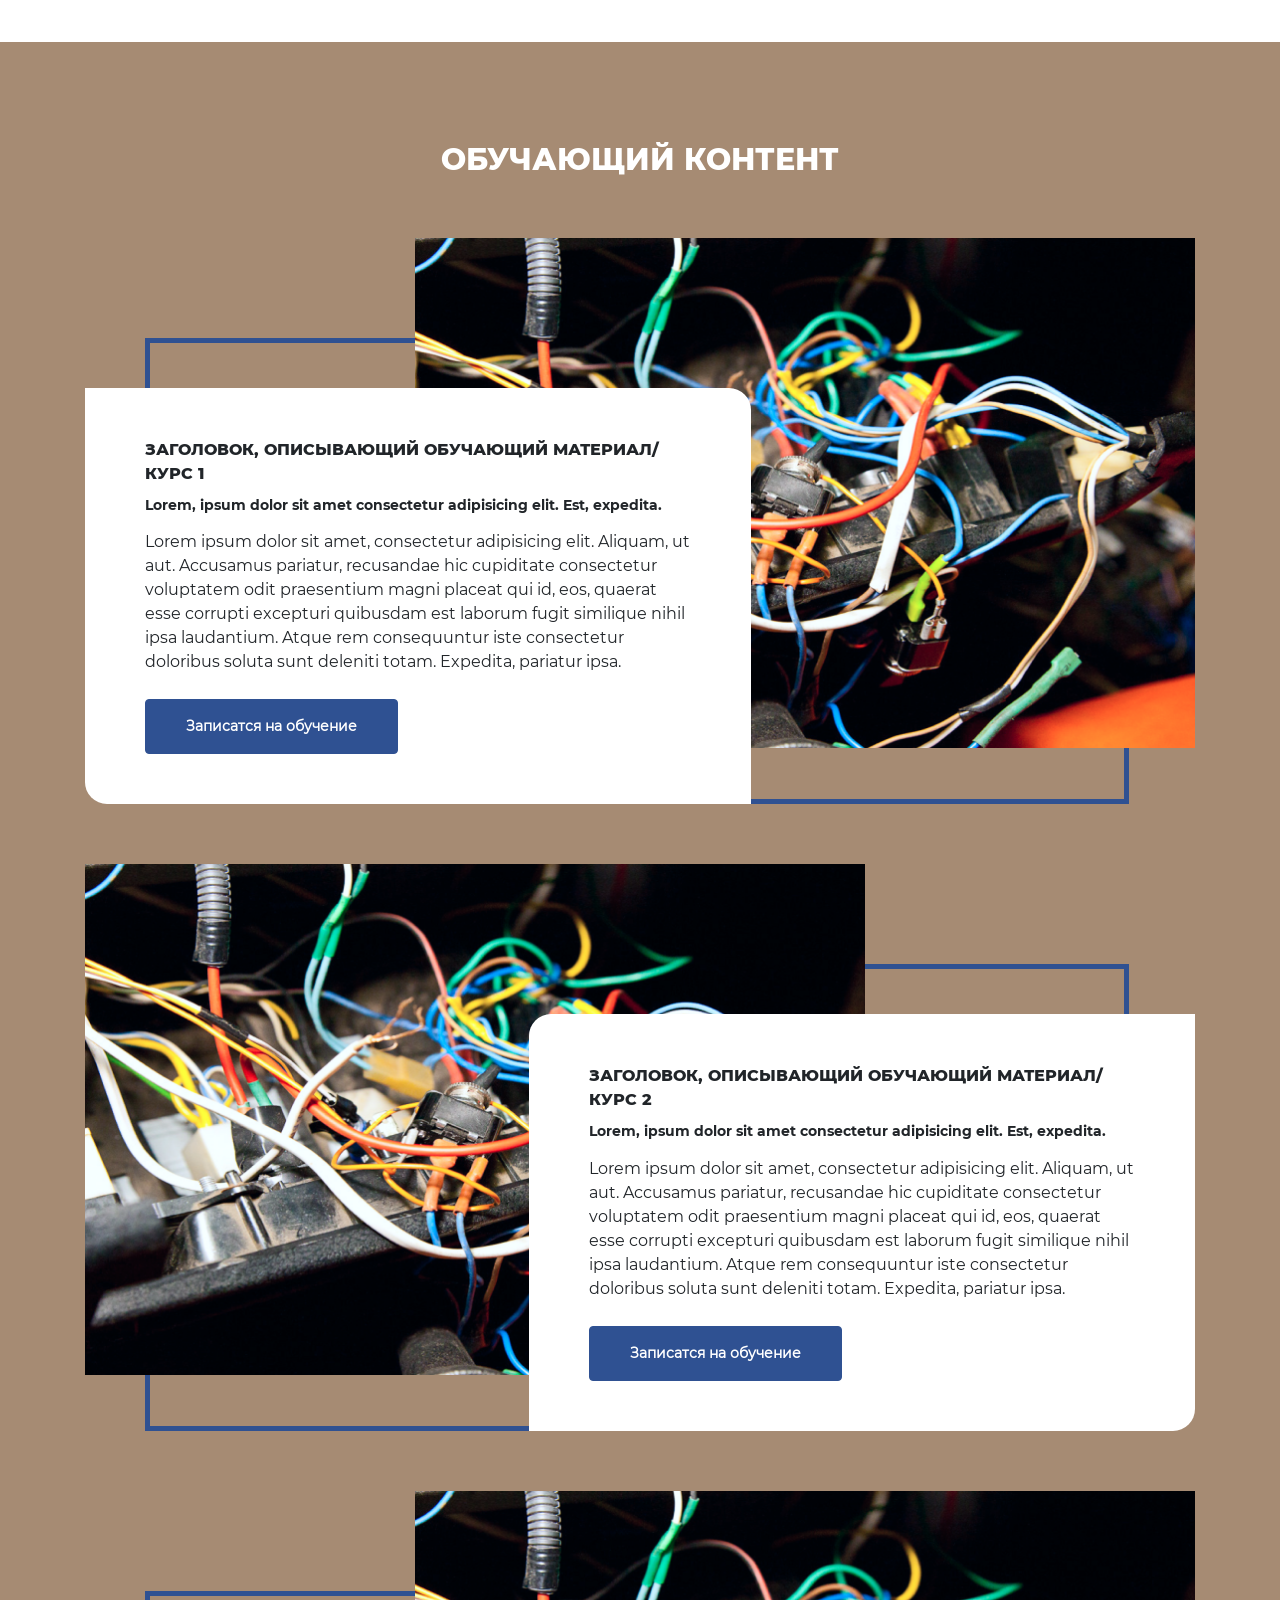
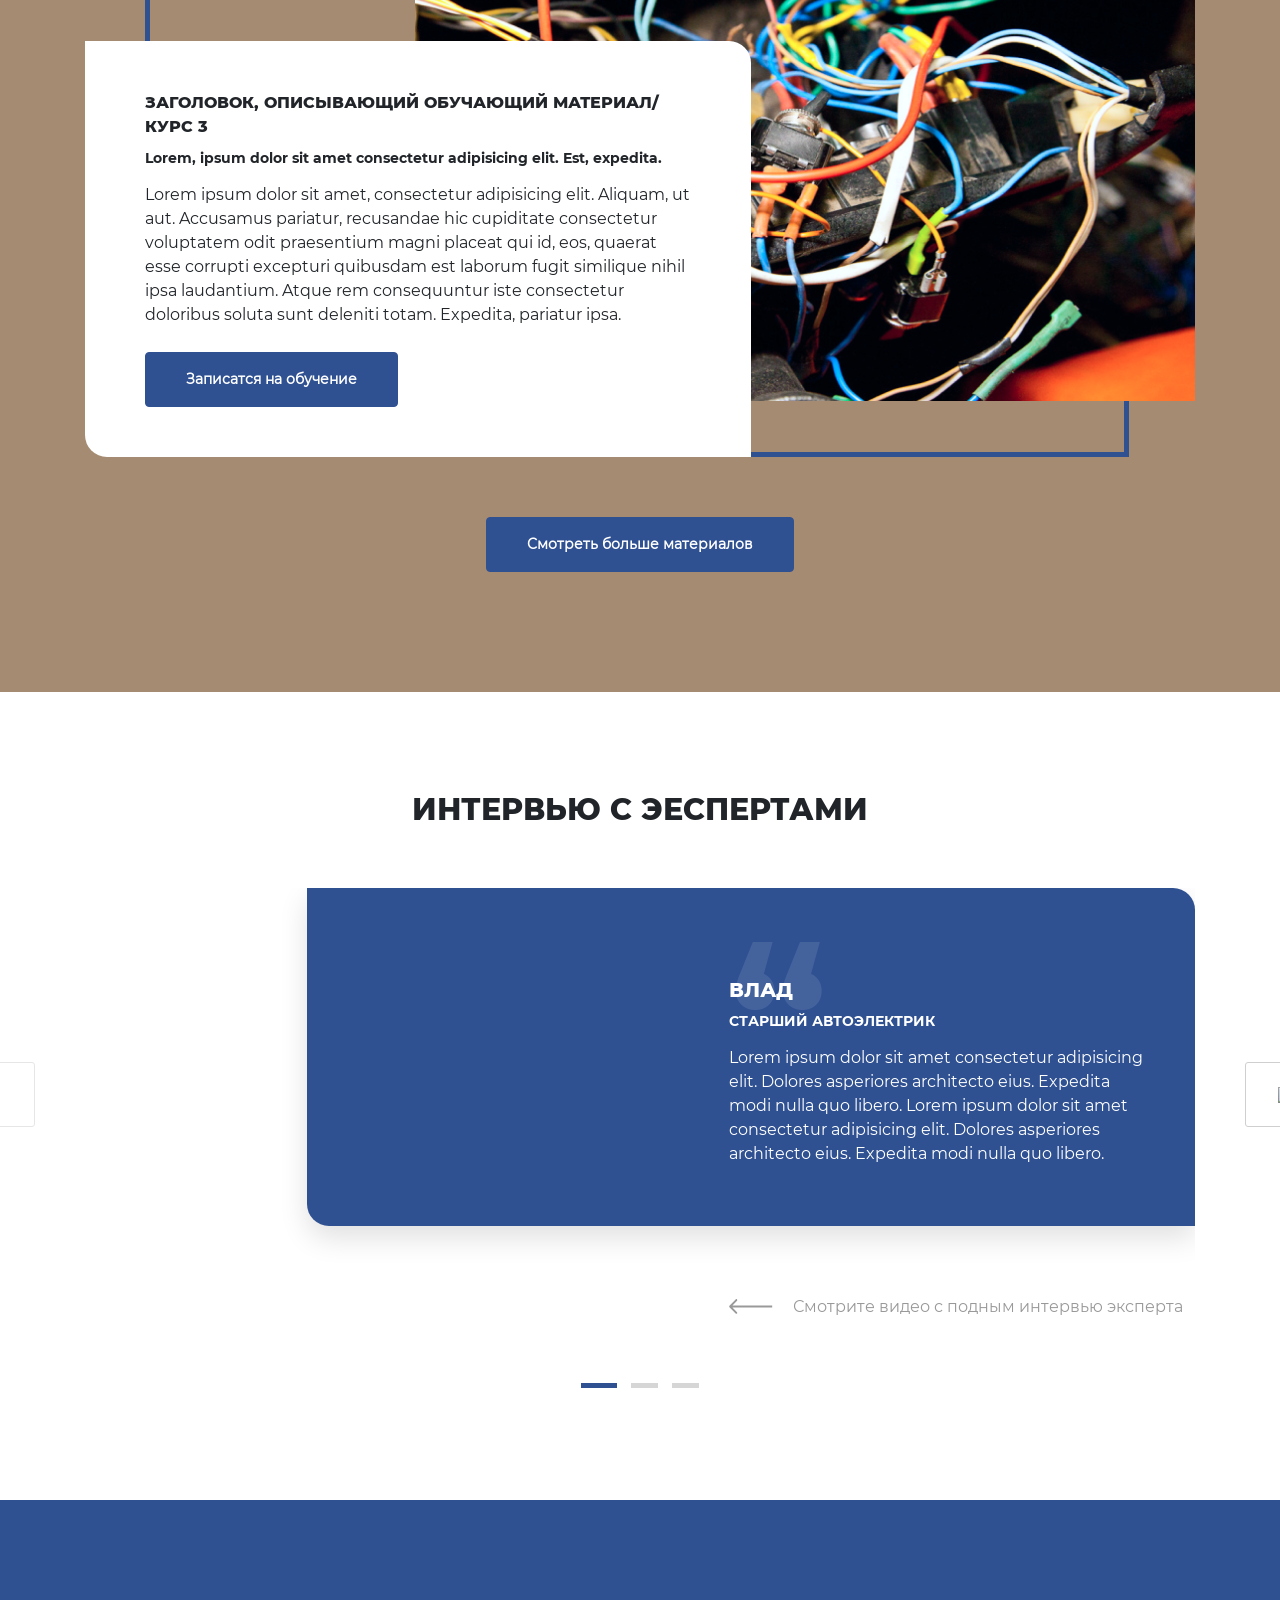
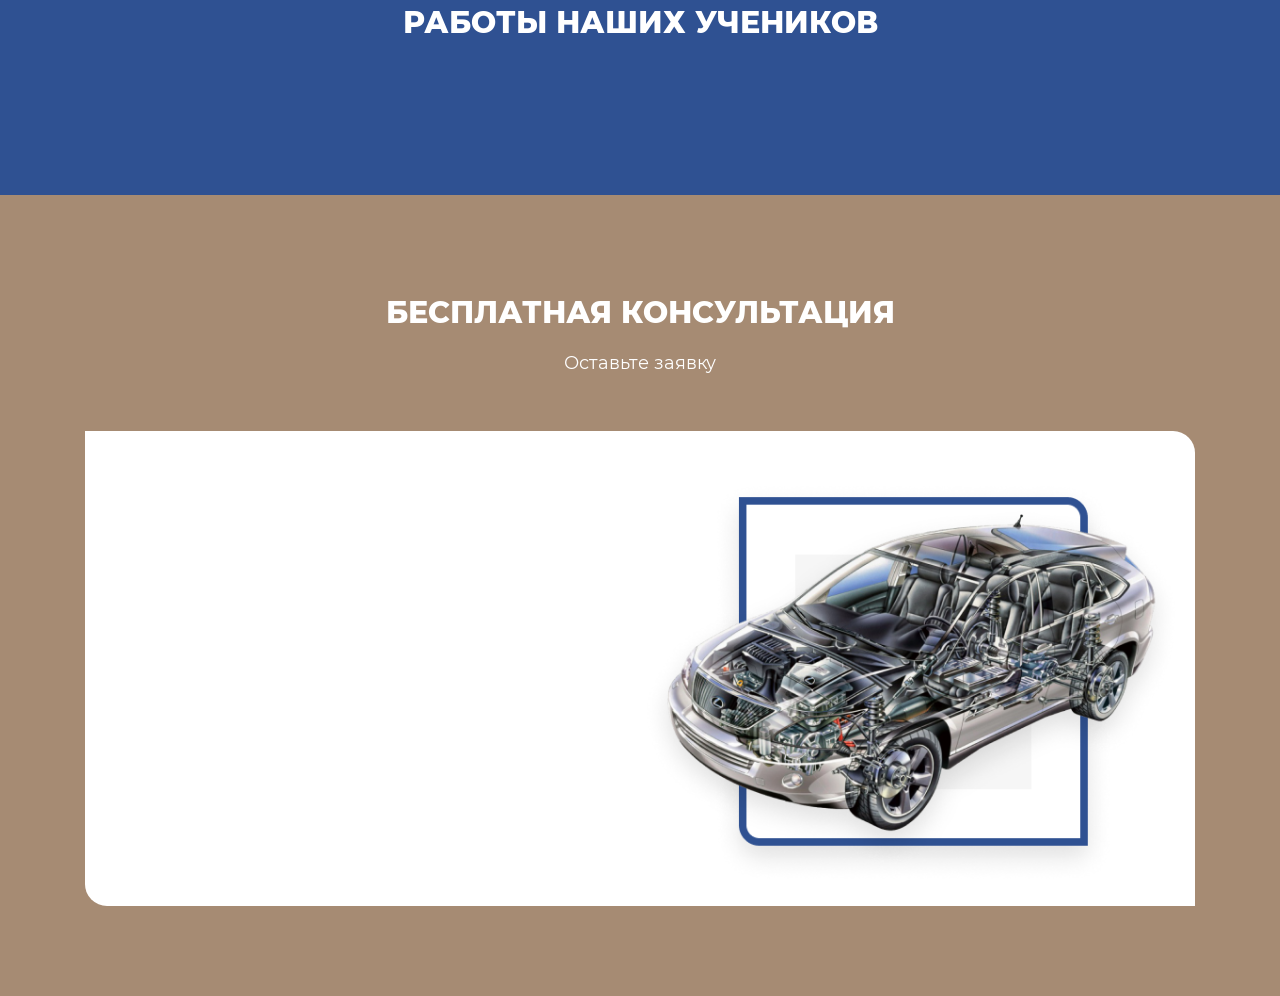
==== commit da01f9b1: "all last" ====
--- a/docs/index.html
+++ b/docs/index.html
@@ -452,82 +452,189 @@
         <h4 class="training-content-section__title section-title">
           Обучающий контент
         </h4>
-
-        <div class="training-content-section__row">
-          <div class="training-content-section__content-block">
-            <div class="training-content-section__content-title">
-              Заголовок, описывающий обучающий материал/курс
-            </div>
-            <div class="training-content-section__subTitle">
-              Lorem, ipsum dolor sit amet consectetur adipisicing elit. Est, expedita.
-            </div>
-            <div class="training-content-section__text">
-              Lorem ipsum dolor sit amet, consectetur adipisicing elit. Aliquam, ut aut. Accusamus pariatur, recusandae
-              hic cupiditate consectetur voluptatem odit praesentium magni placeat qui id, eos, quaerat esse corrupti
-              excepturi quibusdam est laborum fugit similique nihil ipsa laudantium. Atque rem consequuntur iste
-              consectetur doloribus soluta sunt deleniti totam. Expedita, pariatur ipsa.
-            </div>
-            <div class="training-content-section__btn">
-              <a href="#" class="main-btn ">
-                Записатся на обучение
-              </a>
-            </div>
-          </div>
-          <div class="training-content-section__image-block">
-            <img src="./images/training-1.png" alt="image" class="training-content-section__img">
-          </div>
-        </div>
-
-        <div class="training-content-section__row invert">
-          <div class="training-content-section__content-block">
-            <div class="training-content-section__content-title">
-              Заголовок, описывающий обучающий материал/курс
-            </div>
-            <div class="training-content-section__subTitle">
-              Lorem, ipsum dolor sit amet consectetur adipisicing elit. Est, expedita.
-            </div>
-            <div class="training-content-section__text">
-              Lorem ipsum dolor sit amet, consectetur adipisicing elit. Aliquam, ut aut. Accusamus pariatur, recusandae
-              hic cupiditate consectetur voluptatem odit praesentium magni placeat qui id, eos, quaerat esse corrupti
-              excepturi quibusdam est laborum fugit similique nihil ipsa laudantium. Atque rem consequuntur iste
-              consectetur doloribus soluta sunt deleniti totam. Expedita, pariatur ipsa.
-            </div>
-            <div class="training-content-section__btn">
-              <a href="#" class="main-btn ">
-                Записатся на обучение
-              </a>
-            </div>
-          </div>
-          <div class="training-content-section__image-block">
-            <img src="./images/training-1.png" alt="image" class="training-content-section__img">
-          </div>
-        </div>
-
-        <div class="training-content-section__row ">
-          <div class="training-content-section__content-block">
-            <div class="training-content-section__content-title">
-              Заголовок, описывающий обучающий материал/курс
-            </div>
-            <div class="training-content-section__subTitle">
-              Lorem, ipsum dolor sit amet consectetur adipisicing elit. Est, expedita.
-            </div>
-            <div class="training-content-section__text">
-              Lorem ipsum dolor sit amet, consectetur adipisicing elit. Aliquam, ut aut. Accusamus pariatur, recusandae
-              hic cupiditate consectetur voluptatem odit praesentium magni placeat qui id, eos, quaerat esse corrupti
-              excepturi quibusdam est laborum fugit similique nihil ipsa laudantium. Atque rem consequuntur iste
-              consectetur doloribus soluta sunt deleniti totam. Expedita, pariatur ipsa.
-            </div>
-            <div class="training-content-section__btn">
-              <a href="#" class="main-btn ">
-                Записатся на обучение
-              </a>
-            </div>
-          </div>
-          <div class="training-content-section__image-block">
-            <img src="./images/training-1.png" alt="image" class="training-content-section__img">
-          </div>
-        </div>
-        <div class="training-content-section__btn">
+        <div class="training-content-section__row-block">
+
+          <div class="training-content-section__row">
+            <div class="training-content-section__content-block">
+              <div class="training-content-section__content-title">
+                Заголовок, описывающий обучающий материал/курс 1
+              </div>
+              <div class="training-content-section__subTitle">
+                Lorem, ipsum dolor sit amet consectetur adipisicing elit. Est, expedita.
+              </div>
+              <div class="training-content-section__text">
+                Lorem ipsum dolor sit amet, consectetur adipisicing elit. Aliquam, ut aut. Accusamus pariatur,
+                recusandae
+                hic cupiditate consectetur voluptatem odit praesentium magni placeat qui id, eos, quaerat esse corrupti
+                excepturi quibusdam est laborum fugit similique nihil ipsa laudantium. Atque rem consequuntur iste
+                consectetur doloribus soluta sunt deleniti totam. Expedita, pariatur ipsa.
+              </div>
+              <div class="training-content-section__btn">
+                <a href="#" class="main-btn ">
+                  Записатся на обучение
+                </a>
+              </div>
+            </div>
+            <div class="training-content-section__image-block">
+              <img src="./images/training-1.png" alt="image" class="training-content-section__img">
+            </div>
+          </div>
+
+          <div class="training-content-section__row invert">
+            <div class="training-content-section__content-block">
+              <div class="training-content-section__content-title">
+                Заголовок, описывающий обучающий материал/курс 2
+              </div>
+              <div class="training-content-section__subTitle">
+                Lorem, ipsum dolor sit amet consectetur adipisicing elit. Est, expedita.
+              </div>
+              <div class="training-content-section__text">
+                Lorem ipsum dolor sit amet, consectetur adipisicing elit. Aliquam, ut aut. Accusamus pariatur,
+                recusandae
+                hic cupiditate consectetur voluptatem odit praesentium magni placeat qui id, eos, quaerat esse corrupti
+                excepturi quibusdam est laborum fugit similique nihil ipsa laudantium. Atque rem consequuntur iste
+                consectetur doloribus soluta sunt deleniti totam. Expedita, pariatur ipsa.
+              </div>
+              <div class="training-content-section__btn">
+                <a href="#" class="main-btn ">
+                  Записатся на обучение
+                </a>
+              </div>
+            </div>
+            <div class="training-content-section__image-block">
+              <img src="./images/training-1.png" alt="image" class="training-content-section__img">
+            </div>
+          </div>
+          <div class="training-content-section__row">
+            <div class="training-content-section__content-block">
+              <div class="training-content-section__content-title">
+                Заголовок, описывающий обучающий материал/курс 3
+              </div>
+              <div class="training-content-section__subTitle">
+                Lorem, ipsum dolor sit amet consectetur adipisicing elit. Est, expedita.
+              </div>
+              <div class="training-content-section__text">
+                Lorem ipsum dolor sit amet, consectetur adipisicing elit. Aliquam, ut aut. Accusamus pariatur,
+                recusandae
+                hic cupiditate consectetur voluptatem odit praesentium magni placeat qui id, eos, quaerat esse corrupti
+                excepturi quibusdam est laborum fugit similique nihil ipsa laudantium. Atque rem consequuntur iste
+                consectetur doloribus soluta sunt deleniti totam. Expedita, pariatur ipsa.
+              </div>
+              <div class="training-content-section__btn">
+                <a href="#" class="main-btn ">
+                  Записатся на обучение
+                </a>
+              </div>
+            </div>
+            <div class="training-content-section__image-block">
+              <img src="./images/training-1.png" alt="image" class="training-content-section__img">
+            </div>
+          </div>
+
+          <div class="training-content-section__row invert">
+            <div class="training-content-section__content-block">
+              <div class="training-content-section__content-title">
+                Заголовок, описывающий обучающий материал/курс 4
+              </div>
+              <div class="training-content-section__subTitle">
+                Lorem, ipsum dolor sit amet consectetur adipisicing elit. Est, expedita.
+              </div>
+              <div class="training-content-section__text">
+                Lorem ipsum dolor sit amet, consectetur adipisicing elit. Aliquam, ut aut. Accusamus pariatur,
+                recusandae
+                hic cupiditate consectetur voluptatem odit praesentium magni placeat qui id, eos, quaerat esse corrupti
+                excepturi quibusdam est laborum fugit similique nihil ipsa laudantium. Atque rem consequuntur iste
+                consectetur doloribus soluta sunt deleniti totam. Expedita, pariatur ipsa.
+              </div>
+              <div class="training-content-section__btn">
+                <a href="#" class="main-btn ">
+                  Записатся на обучение
+                </a>
+              </div>
+            </div>
+            <div class="training-content-section__image-block">
+              <img src="./images/training-1.png" alt="image" class="training-content-section__img">
+            </div>
+          </div>
+          <div class="training-content-section__row">
+            <div class="training-content-section__content-block">
+              <div class="training-content-section__content-title">
+                Заголовок, описывающий обучающий материал/курс 5
+              </div>
+              <div class="training-content-section__subTitle">
+                Lorem, ipsum dolor sit amet consectetur adipisicing elit. Est, expedita.
+              </div>
+              <div class="training-content-section__text">
+                Lorem ipsum dolor sit amet, consectetur adipisicing elit. Aliquam, ut aut. Accusamus pariatur,
+                recusandae
+                hic cupiditate consectetur voluptatem odit praesentium magni placeat qui id, eos, quaerat esse corrupti
+                excepturi quibusdam est laborum fugit similique nihil ipsa laudantium. Atque rem consequuntur iste
+                consectetur doloribus soluta sunt deleniti totam. Expedita, pariatur ipsa.
+              </div>
+              <div class="training-content-section__btn">
+                <a href="#" class="main-btn ">
+                  Записатся на обучение
+                </a>
+              </div>
+            </div>
+            <div class="training-content-section__image-block">
+              <img src="./images/training-1.png" alt="image" class="training-content-section__img">
+            </div>
+          </div>
+
+          <div class="training-content-section__row invert">
+            <div class="training-content-section__content-block">
+              <div class="training-content-section__content-title">
+                Заголовок, описывающий обучающий материал/курс 6
+              </div>
+              <div class="training-content-section__subTitle">
+                Lorem, ipsum dolor sit amet consectetur adipisicing elit. Est, expedita.
+              </div>
+              <div class="training-content-section__text">
+                Lorem ipsum dolor sit amet, consectetur adipisicing elit. Aliquam, ut aut. Accusamus pariatur,
+                recusandae
+                hic cupiditate consectetur voluptatem odit praesentium magni placeat qui id, eos, quaerat esse corrupti
+                excepturi quibusdam est laborum fugit similique nihil ipsa laudantium. Atque rem consequuntur iste
+                consectetur doloribus soluta sunt deleniti totam. Expedita, pariatur ipsa.
+              </div>
+              <div class="training-content-section__btn">
+                <a href="#" class="main-btn ">
+                  Записатся на обучение
+                </a>
+              </div>
+            </div>
+            <div class="training-content-section__image-block">
+              <img src="./images/training-1.png" alt="image" class="training-content-section__img">
+            </div>
+          </div>
+
+          <div class="training-content-section__row ">
+            <div class="training-content-section__content-block">
+              <div class="training-content-section__content-title">
+                Заголовок, описывающий обучающий материал/курс 7
+              </div>
+              <div class="training-content-section__subTitle">
+                Lorem, ipsum dolor sit amet consectetur adipisicing elit. Est, expedita.
+              </div>
+              <div class="training-content-section__text">
+                Lorem ipsum dolor sit amet, consectetur adipisicing elit. Aliquam, ut aut. Accusamus pariatur,
+                recusandae
+                hic cupiditate consectetur voluptatem odit praesentium magni placeat qui id, eos, quaerat esse corrupti
+                excepturi quibusdam est laborum fugit similique nihil ipsa laudantium. Atque rem consequuntur iste
+                consectetur doloribus soluta sunt deleniti totam. Expedita, pariatur ipsa.
+              </div>
+              <div class="training-content-section__btn">
+                <a href="#" class="main-btn ">
+                  Записатся на обучение
+                </a>
+              </div>
+            </div>
+            <div class="training-content-section__image-block">
+              <img src="./images/training-1.png" alt="image" class="training-content-section__img">
+            </div>
+          </div>
+        </div>
+        <div class="training-content-section__btn-more">
           <a href="#" class="main-btn ">
             Смотреть больше материалов
           </a>
--- a/docs/css/style.css
+++ b/docs/css/style.css
@@ -831,12 +831,13 @@
   padding-bottom: 10px;
 }
 
-.main-btn {
+.main-btn,
+a.sg-show-popup {
   font-family: 'Montserrat',sans-serif;
   font-size: 14px;
   border-radius: 4px;
   display: inline-block;
-  color: #fff;
+  color: #fff !important;
   background-color: #2f5192;
   border: 1px solid #2f5192;
   -webkit-transition: all .3s;
@@ -846,7 +847,12 @@
   padding: 16px 40px;
 }
 
-.main-btn:hover, .main-btn:focus, .main-btn:active {
+.main-btn:hover,
+.main-btn:focus,
+.main-btn:active,
+a.sg-show-popup:hover,
+a.sg-show-popup:focus,
+a.sg-show-popup:active {
   background-color: #4770c0;
   border-color: #4770c0;
   color: #fff;
@@ -933,9 +939,10 @@
   right: 0;
 }
 
-.training-content-section__btn {
+.training-content-section__btn-more {
   text-align: center;
   margin-bottom: 30px;
+  margin-top: 60px;
 }
 
 .training-content-section__row:before {
@@ -970,6 +977,10 @@
   border-radius: 22px 0;
 }
 
+.training-content-section__row {
+  display: none;
+}
+
 @media (max-width: 991.98px) {
   .training-content-section__image-block {
     width: 50%;
@@ -995,6 +1006,9 @@
   }
   .training-content-section__row {
     margin-bottom: 40px;
+  }
+  .training-content-section__btn {
+    margin-top: 30px;
   }
 }
 
@@ -1238,4 +1252,4 @@
   }
 }
 
-/*# sourceMappingURL=[data-uri] */
+/*# sourceMappingURL=[data-uri] */
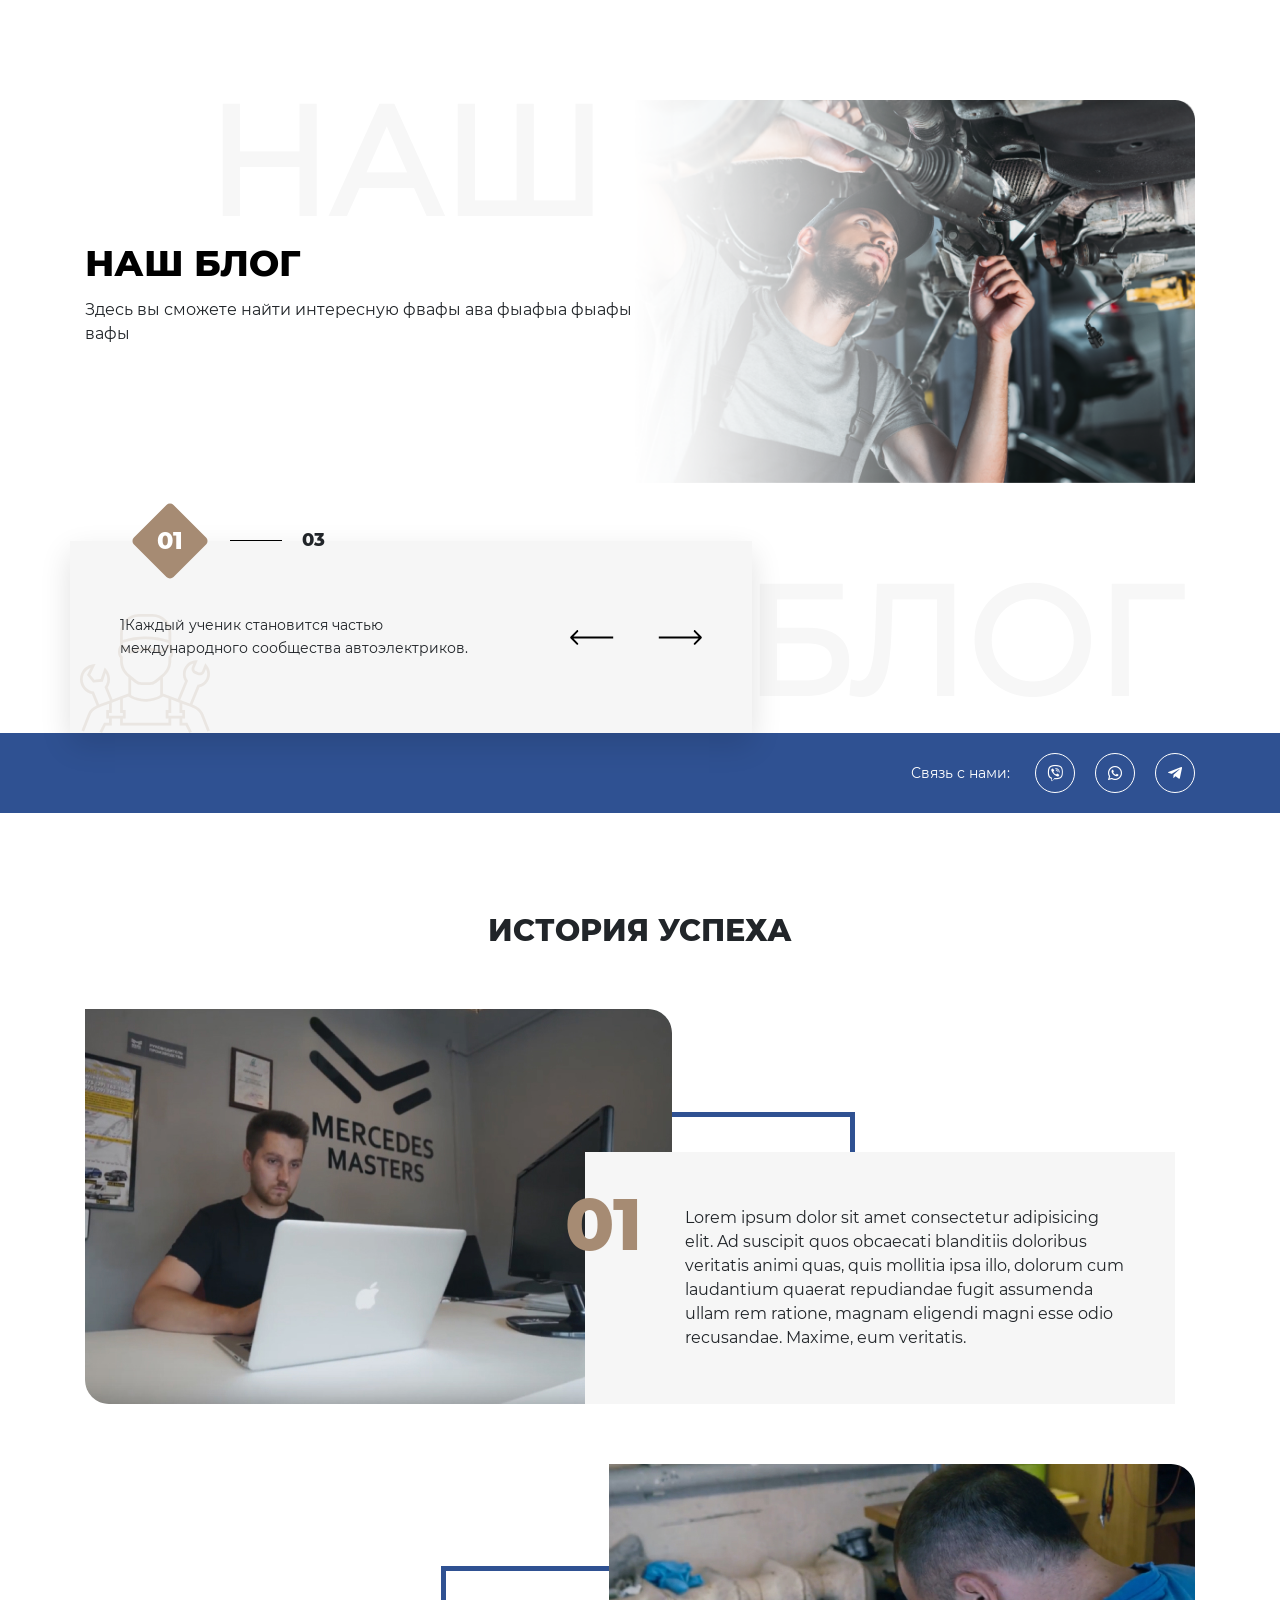
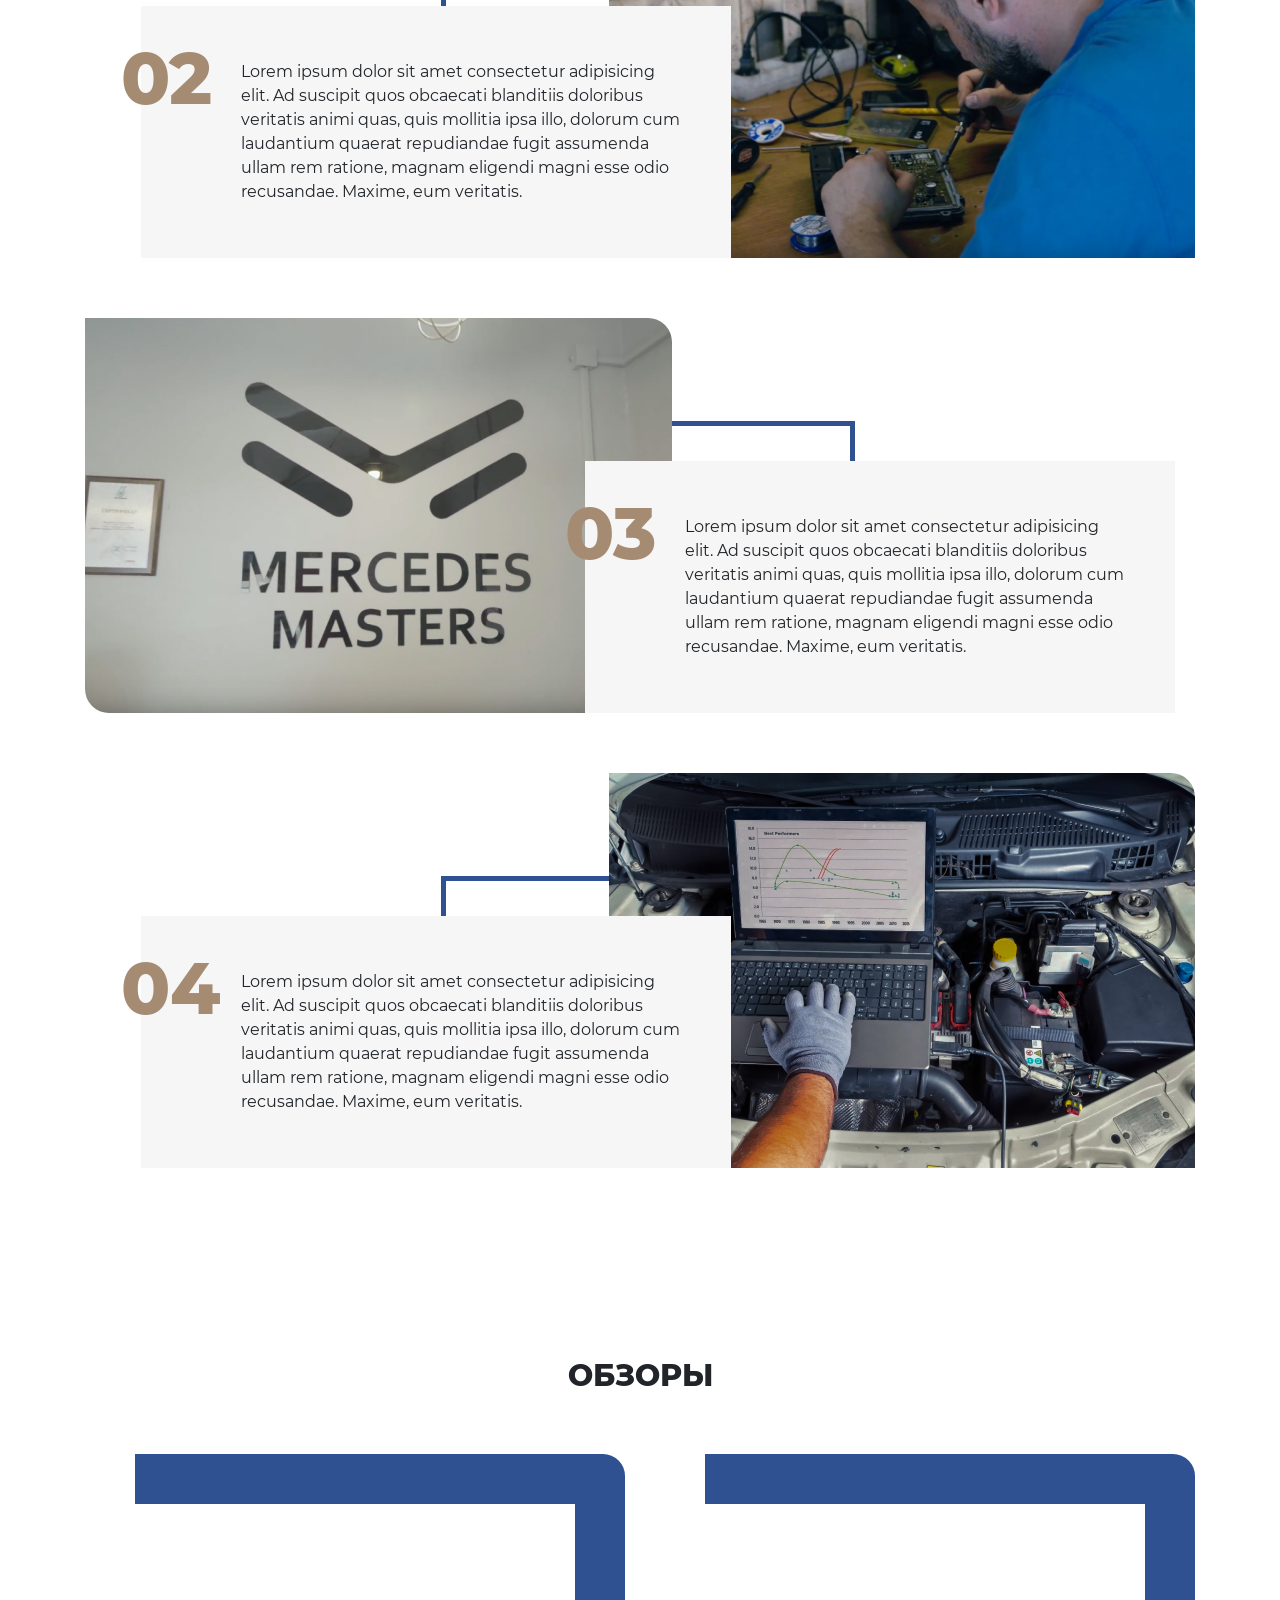
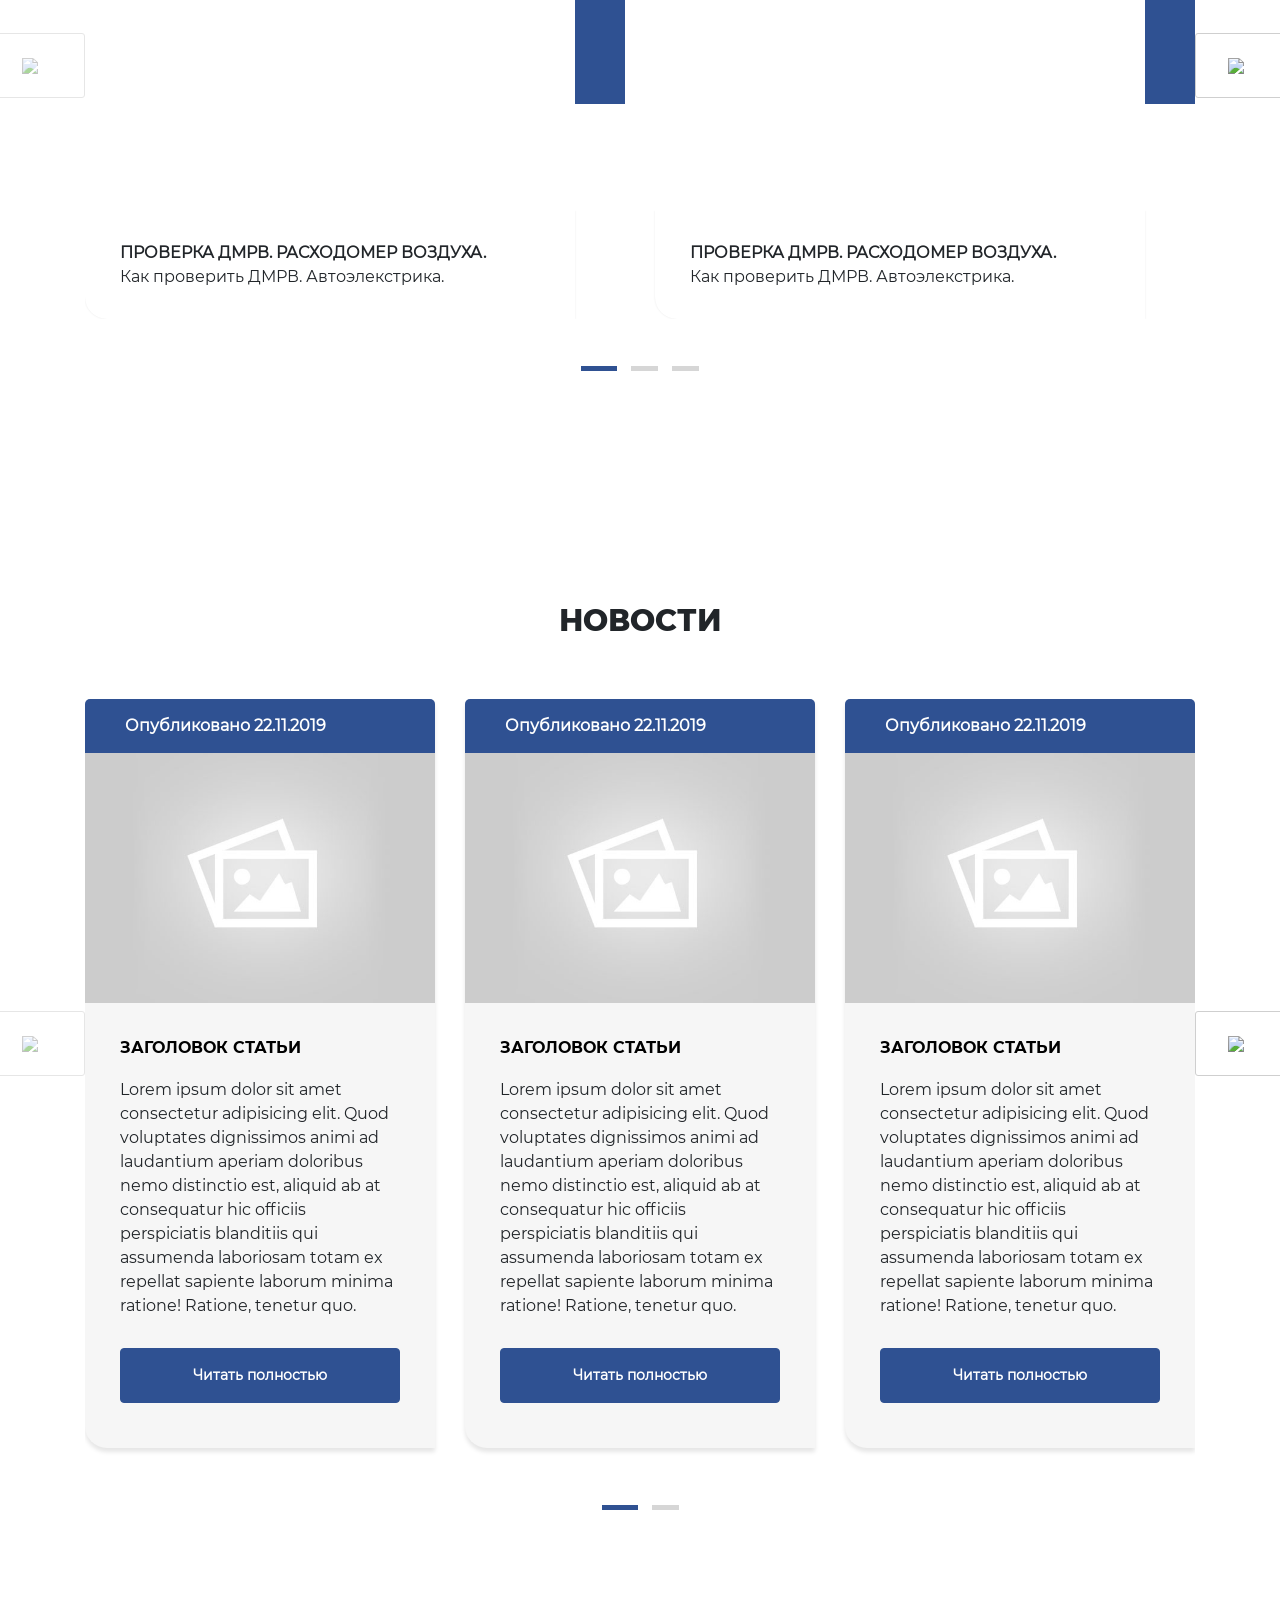
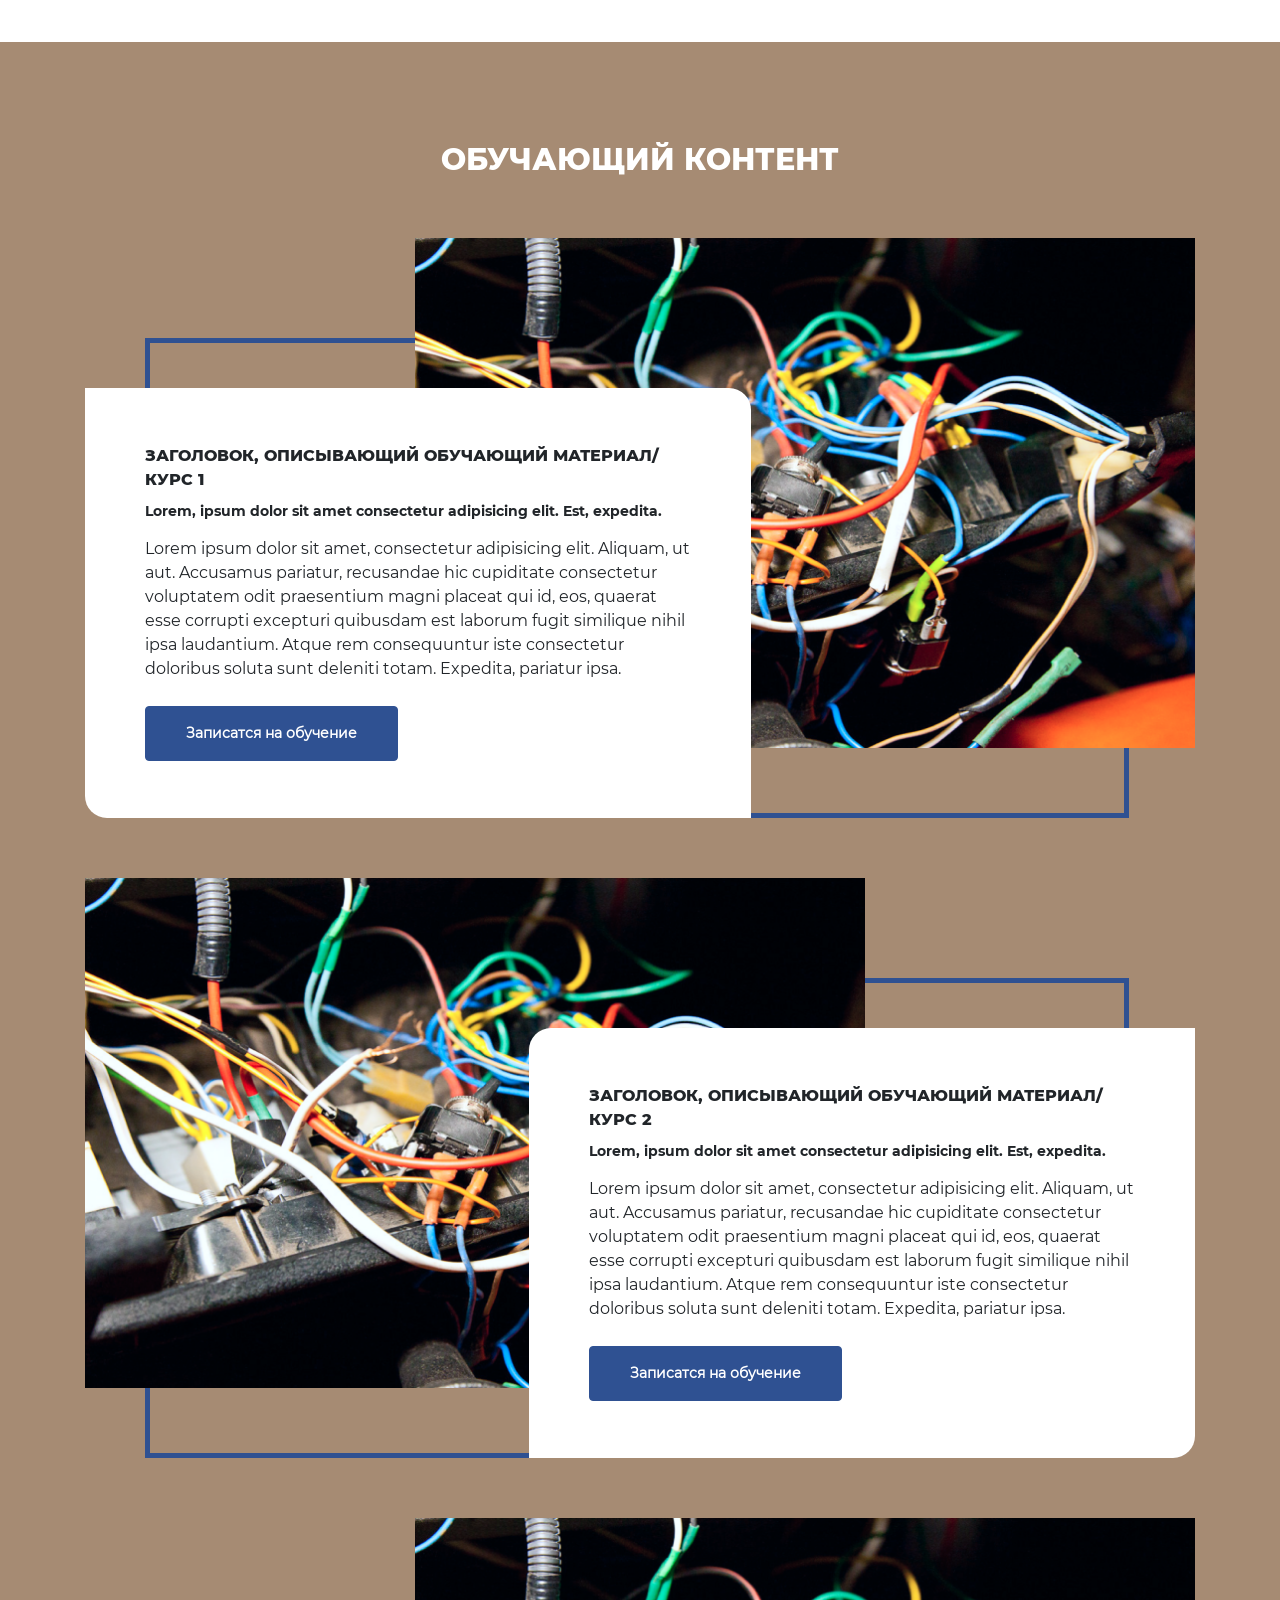
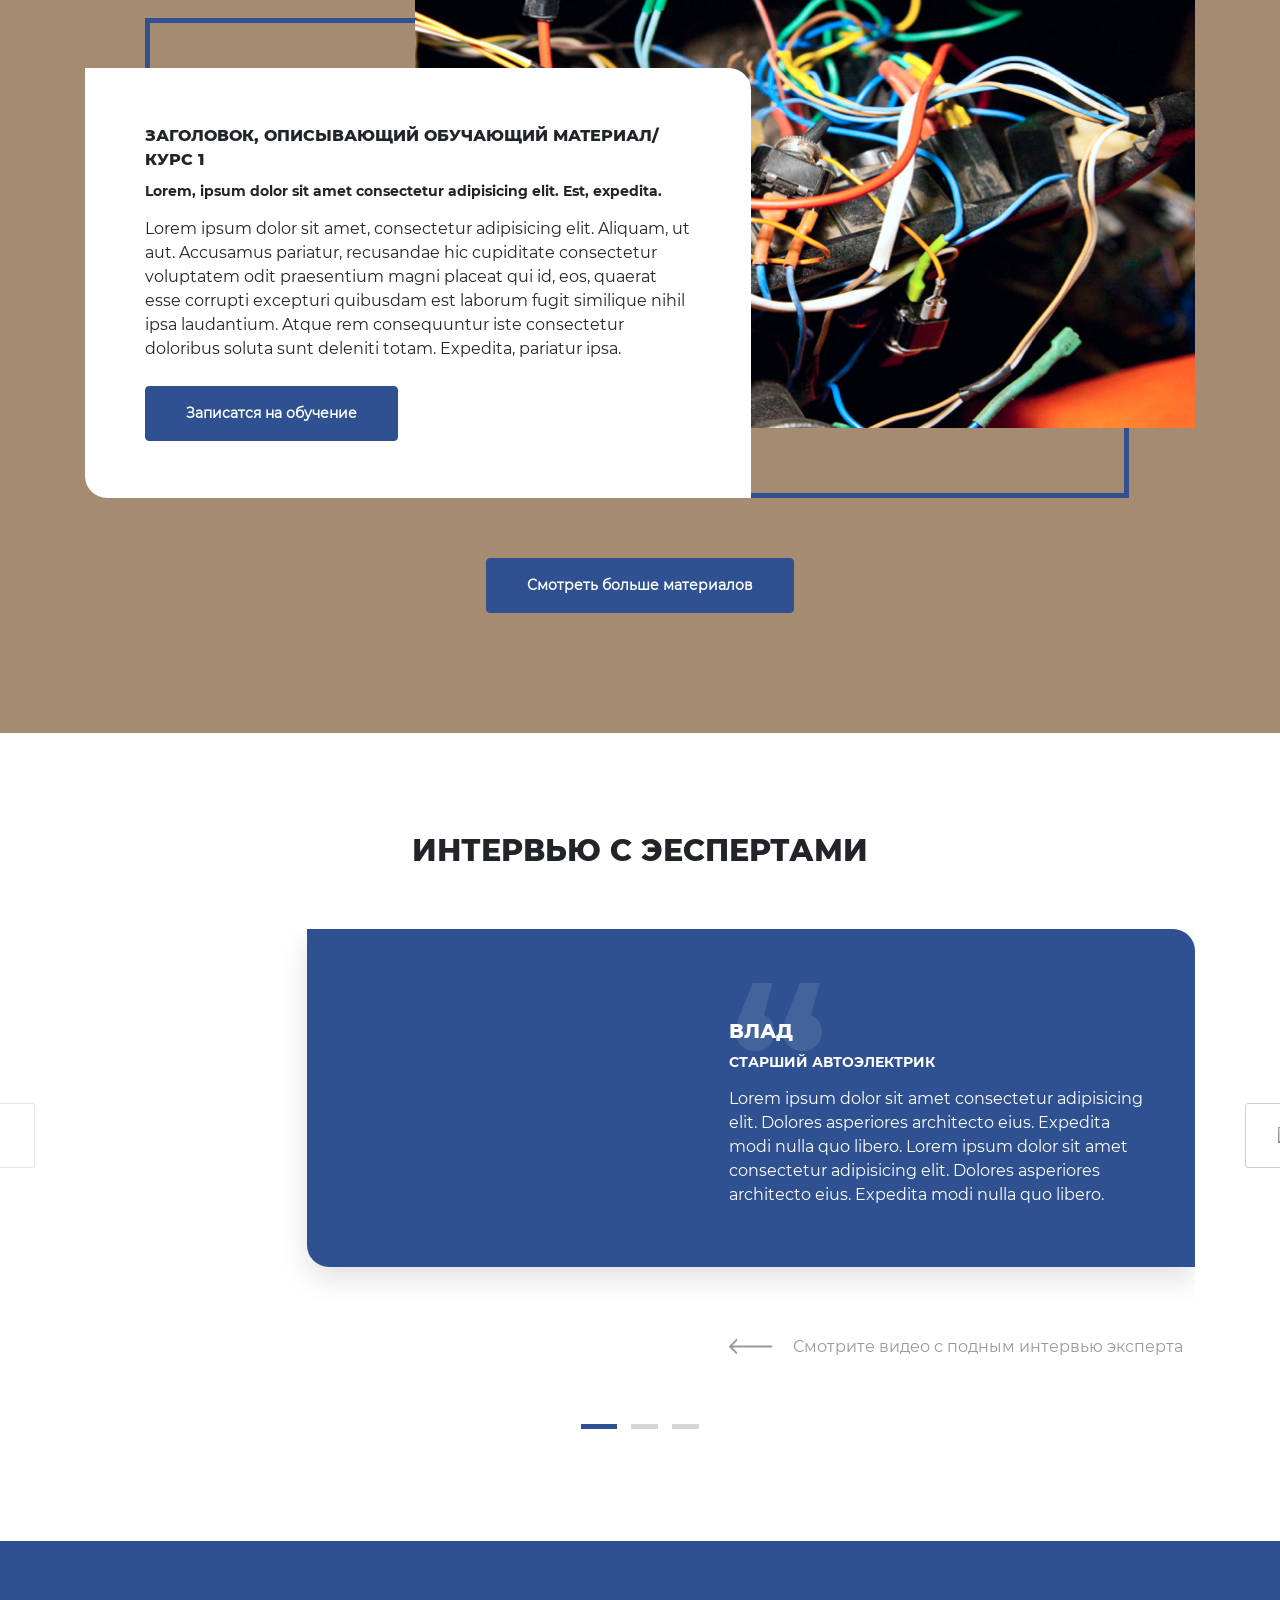
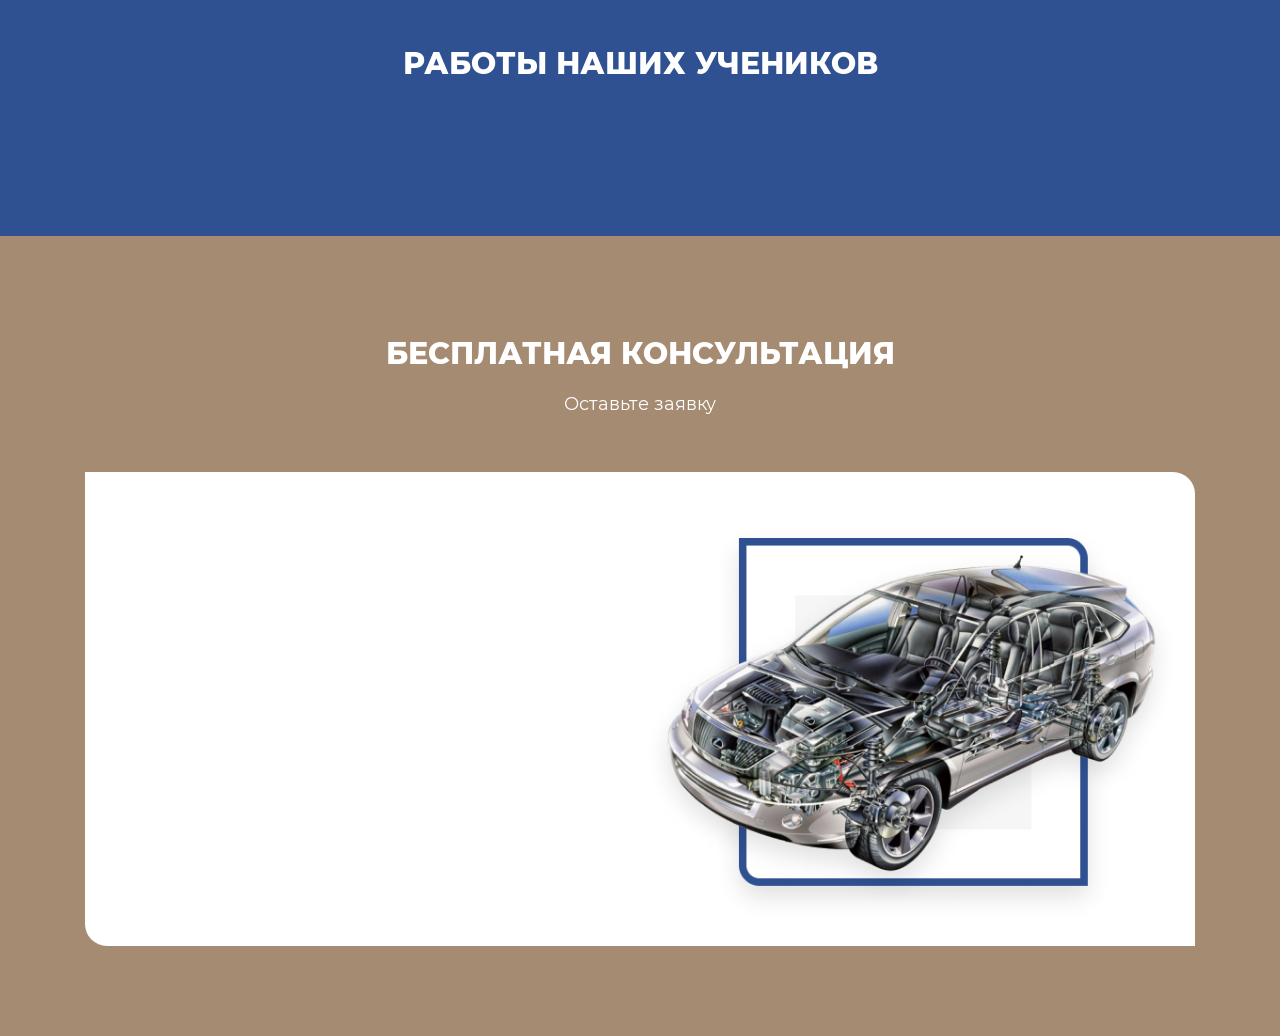
==== commit 0d9303ca: "add demo" ====
--- a/docs/index.html
+++ b/docs/index.html
@@ -508,7 +508,7 @@
           <div class="training-content-section__row">
             <div class="training-content-section__content-block">
               <div class="training-content-section__content-title">
-                Заголовок, описывающий обучающий материал/курс 3
+                Заголовок, описывающий обучающий материал/курс 1
               </div>
               <div class="training-content-section__subTitle">
                 Lorem, ipsum dolor sit amet consectetur adipisicing elit. Est, expedita.
@@ -534,7 +534,7 @@
           <div class="training-content-section__row invert">
             <div class="training-content-section__content-block">
               <div class="training-content-section__content-title">
-                Заголовок, описывающий обучающий материал/курс 4
+                Заголовок, описывающий обучающий материал/курс 2
               </div>
               <div class="training-content-section__subTitle">
                 Lorem, ipsum dolor sit amet consectetur adipisicing elit. Est, expedita.
@@ -559,7 +559,7 @@
           <div class="training-content-section__row">
             <div class="training-content-section__content-block">
               <div class="training-content-section__content-title">
-                Заголовок, описывающий обучающий материал/курс 5
+                Заголовок, описывающий обучающий материал/курс 3
               </div>
               <div class="training-content-section__subTitle">
                 Lorem, ipsum dolor sit amet consectetur adipisicing elit. Est, expedita.
@@ -578,14 +578,15 @@
               </div>
             </div>
             <div class="training-content-section__image-block">
-              <img src="./images/training-1.png" alt="image" class="training-content-section__img">
+              <img src="https://mers-academy.ru/wp-content/uploads/2020/01/history-4.jpg" alt="image"
+                class="training-content-section__img">
             </div>
           </div>
 
           <div class="training-content-section__row invert">
             <div class="training-content-section__content-block">
               <div class="training-content-section__content-title">
-                Заголовок, описывающий обучающий материал/курс 6
+                Заголовок, описывающий обучающий материал/курс 4
               </div>
               <div class="training-content-section__subTitle">
                 Lorem, ipsum dolor sit amet consectetur adipisicing elit. Est, expedita.
@@ -596,6 +597,55 @@
                 hic cupiditate consectetur voluptatem odit praesentium magni placeat qui id, eos, quaerat esse corrupti
                 excepturi quibusdam est laborum fugit similique nihil ipsa laudantium. Atque rem consequuntur iste
                 consectetur doloribus soluta sunt deleniti totam. Expedita, pariatur ipsa.
+              </div>
+              <div class="training-content-section__btn">
+                <a href="#" class="main-btn ">
+                  Записатся на обучение
+                </a>
+              </div>
+            </div>
+            <div class="training-content-section__image-block">
+              <img src="./images/training-1.png" alt="image" class="training-content-section__img">
+            </div>
+          </div>
+          <div class="training-content-section__row">
+            <div class="training-content-section__content-block">
+              <div class="training-content-section__content-title">
+                Заголовок, описывающий обучающий материал/курс 5
+              </div>
+              <div class="training-content-section__subTitle">
+                Lorem, ipsum dolor sit amet consectetur adipisicing elit. Est, expedita.
+              </div>
+              <div class="training-content-section__text">
+                Lorem ipsum dolor sit amet, consectetur adipisicing elit. Aliquam, ut aut. Accusamus pariatur,
+                recusandae
+                hic cupiditate consectetur voluptatem odit praesentium magni placeat qui id, eos, quaerat esse corrupti
+                excepturi quibusdam est laborum fugit similique nihil ipsa laudantium. Atque rem consequuntur iste
+                consectetur doloribus soluta sunt deleniti totam. Expedita, pariatur ipsa.
+              </div>
+              <div class="training-content-section__btn">
+                <a href="#" class="main-btn ">
+                  Записатся на обучение
+                </a>
+              </div>
+            </div>
+            <div class="training-content-section__image-block">
+              <img src="./images/training-1.png" alt="image" class="training-content-section__img">
+            </div>
+          </div>
+
+          <div class="training-content-section__row invert">
+            <div class="training-content-section__content-block">
+              <div class="training-content-section__content-title">
+                Заголовок, описывающий обучающий материал/курс 6
+              </div>
+              <div class="training-content-section__subTitle">
+                Lorem, ipsum dolor sit amet consectetur adipisicing elit. Est, expedita.
+              </div>
+              <div class="training-content-section__text">
+                Lorem ipsum dolor sit amet, consectetur adipisicing elit. Aliquam, ut aut. Accusamus pariatur,
+                recusandae
+                hic
               </div>
               <div class="training-content-section__btn">
                 <a href="#" class="main-btn ">
--- a/docs/css/style.css
+++ b/docs/css/style.css
@@ -21,10 +21,312 @@
   src: url("../fonts/Montserrat/Montserrat-SemiBold");
 }
 
+.post-hero-section {
+  min-height: 500px;
+  background-image: url(https://mers-academy.ru/wp-content/themes/mers/inc/assets/images/svg/decor-bg.svg);
+  background-repeat: repeat;
+  position: relative;
+  display: -webkit-box;
+  display: -webkit-flex;
+  display: -ms-flexbox;
+  display: flex;
+}
+
+.post-hero-section__container {
+  position: relative;
+  display: -webkit-box;
+  display: -webkit-flex;
+  display: -ms-flexbox;
+  display: flex;
+  -webkit-box-orient: vertical;
+  -webkit-box-direction: normal;
+  -webkit-flex-direction: column;
+      -ms-flex-direction: column;
+          flex-direction: column;
+  -webkit-box-pack: center;
+  -webkit-justify-content: center;
+      -ms-flex-pack: center;
+          justify-content: center;
+}
+
+.post-hero-section__date {
+  font-family: "Montserrat-Bold";
+  font-size: 16px;
+  line-height: 20px;
+  margin-bottom: 10px;
+}
+
+.post-hero-section__title.section-title {
+  text-align: left;
+  font-size: 36px;
+  padding-bottom: 15px;
+}
+
+.post-hero-section__subTitle {
+  line-height: normal;
+}
+
+.post-hero-section__container:before {
+  display: inline-block;
+  content: "Статья";
+  text-transform: uppercase;
+  font-family: 'Montserrat-ExtraBold',sans-serif;
+  font-size: 210px;
+  opacity: 0.05;
+  z-index: -1;
+  color: #000;
+  position: absolute;
+  top: 6%;
+}
+
+@media (max-width: 1199.98px) {
+  .post-hero-section__container:before {
+    font-size: 150px;
+    top: 20%;
+  }
+}
+
+@media (max-width: 575.98px) {
+  .post-hero-section {
+    min-height: 450px;
+  }
+  .post-hero-section__title.section-title {
+    font-size: 24px;
+  }
+  .post-hero-section__date {
+    font-size: 14px;
+  }
+  .post-hero-section__subTitle {
+    font-size: 12px;
+  }
+}
+
+.post-content {
+  background-color: #F6F6F6;
+}
+
+.post-content__title.post-title {
+  margin-top: 45px;
+}
+
+.post-content__text-block {
+  font-family: "Montserrat",sans-serif;
+  font-size: 16px;
+  line-height: 1.6;
+  padding-left: 30px;
+  position: relative;
+  margin-bottom: 30px;
+}
+
+.post-content__dual-images {
+  display: -webkit-box;
+  display: -webkit-flex;
+  display: -ms-flexbox;
+  display: flex;
+  margin: 60px 0;
+}
+
+.post-content__dual-image {
+  display: block;
+  border-radius: 0 22px;
+}
+
+.post-content__dual-block {
+  margin: 0 15px;
+}
+
+.post-content__dual-block:first-child {
+  margin-left: 0;
+}
+
+.post-content__dual-block:last-child {
+  margin-right: 0;
+}
+
+.post-content h2 {
+  font-size: 30px;
+}
+
+.post-content h3 {
+  font-size: 26px;
+}
+
+.post-content h4 {
+  font-size: 20px;
+}
+
+.post-content h5 {
+  font-size: 18px;
+}
+
+.vcontainer .post-content img {
+  width: initial;
+  height: initial;
+}
+
+.post-content__text-block:before {
+  display: block;
+  content: '';
+  width: 6px;
+  height: 100%;
+  background-color: #2F5192;
+  position: absolute;
+  top: 0;
+  bottom: 0;
+  left: 0;
+}
+
+.graphical-content {
+  position: relative;
+  display: -webkit-box;
+  display: -webkit-flex;
+  display: -ms-flexbox;
+  display: flex;
+  padding-top: 170px;
+  -webkit-box-pack: end;
+  -webkit-justify-content: flex-end;
+      -ms-flex-pack: end;
+          justify-content: flex-end;
+  margin: 60px 0;
+}
+
+.graphical-content__image-block {
+  position: absolute;
+  width: 590px;
+  height: 395px;
+  top: 0;
+  left: 0;
+}
+
+.graphical-content__img {
+  width: 100%;
+  height: auto;
+  -o-object-fit: cover;
+     object-fit: cover;
+  -o-object-position: center;
+     object-position: center;
+  border-radius: 0 22px;
+}
+
+.graphical-content__text-block {
+  background-color: #fff;
+  -webkit-box-shadow: 0px 4px 8px rgba(0, 0, 0, 0.1);
+          box-shadow: 0px 4px 8px rgba(0, 0, 0, 0.1);
+  padding: 55px 65px;
+  z-index: 2;
+  position: relative;
+  max-width: 590px;
+}
+
+.graphical-content__text {
+  font-family: "Montserrat",sans-serif;
+  font-size: 16px;
+  line-height: 1.6;
+  position: relative;
+}
+
+.post-content__text-block p {
+  margin-bottom: 30px;
+}
+
+.post-content__text-block p:last-child {
+  margin-bottom: 0;
+}
+
+.graphical-content:before {
+  display: block;
+  content: '';
+  width: 320px;
+  height: 200px;
+  border: 5px solid #2F5192;
+  -webkit-box-sizing: border-box;
+          box-sizing: border-box;
+  position: absolute;
+  top: 115px;
+  left: 40%;
+  z-index: 0;
+}
+
+.post-content__head-block > .post-content__title.post-title {
+  margin-top: 0;
+}
+
+.post-content__last-block .graphical-content {
+  margin-bottom: 0;
+}
+
+@media (min-width: 1200px) {
+  .graphical-content__text-block {
+    margin-right: 5%;
+  }
+}
+
+@media (max-width: 767.98px) {
+  .graphical-content {
+    padding-top: 0;
+    -webkit-box-orient: vertical;
+    -webkit-box-direction: normal;
+    -webkit-flex-direction: column;
+        -ms-flex-direction: column;
+            flex-direction: column;
+  }
+  .graphical-content__image-block {
+    width: 100%;
+    height: auto;
+    max-width: 250px;
+    margin: 0 auto;
+  }
+  .graphical-content__image-block {
+    position: relative;
+    padding-bottom: 40px;
+  }
+  .graphical-content:before {
+    width: 100%;
+    left: 0;
+  }
+  .post-content__dual-images {
+    -webkit-box-orient: vertical;
+    -webkit-box-direction: normal;
+    -webkit-flex-direction: column;
+        -ms-flex-direction: column;
+            flex-direction: column;
+  }
+  .post-content__dual-block {
+    margin: 0 0 30px 0;
+  }
+  .post-content__dual-block:last-child {
+    margin-bottom: 0;
+  }
+}
+
+@media (max-width: 575.98px) {
+  .post-content__title.post-title {
+    font-size: 20px;
+  }
+  .post-content__text-block {
+    font-size: 12px;
+  }
+  .graphical-content__text-block {
+    padding: 30px;
+  }
+  .graphical-content__text {
+    font-size: 12px;
+  }
+  .post-content h3 {
+    font-size: 18px;
+  }
+  .post-content h4 {
+    font-size: 16px;
+  }
+  .post-content h5 {
+    font-size: 14px;
+  }
+}
+
 /*==========  Mobile First  ==========*/
 /*==========  Desktop First  ==========*/
 .vcontainer {
-  font-family: "Montserrat";
+  font-family: "Montserrat",sans-serif;
   overflow: hidden;
 }
 
@@ -301,6 +603,33 @@
   .hero-u__content {
     top: 20%;
   }
+  .hero-u__content {
+    min-height: 400px;
+    position: relative;
+    display: -webkit-box;
+    display: -webkit-flex;
+    display: -ms-flexbox;
+    display: flex;
+    -webkit-box-orient: vertical;
+    -webkit-box-direction: normal;
+    -webkit-flex-direction: column;
+        -ms-flex-direction: column;
+            flex-direction: column;
+    -webkit-box-pack: center;
+    -webkit-justify-content: center;
+        -ms-flex-pack: center;
+            justify-content: center;
+  }
+  .hero-u__image {
+    display: none;
+  }
+  .hero-u__container {
+    background-image: url(https://mers-academy.ru/wp-content/themes/mers/inc/assets/images/hero-mob.png);
+    background-repeat: no-repeat;
+    position: relative;
+    background-size: contain;
+    background-position: center right;
+  }
 }
 
 .info-section {
@@ -314,10 +643,10 @@
   display: -webkit-flex;
   display: -ms-flexbox;
   display: flex;
-  -webkit-box-pack: justify;
-  -webkit-justify-content: space-between;
-      -ms-flex-pack: justify;
-          justify-content: space-between;
+  -webkit-box-pack: end;
+  -webkit-justify-content: flex-end;
+      -ms-flex-pack: end;
+          justify-content: flex-end;
 }
 
 .info-section__place-block {
@@ -329,6 +658,7 @@
   -webkit-align-items: center;
       -ms-flex-align: center;
           align-items: center;
+  display: none;
 }
 
 .info-section__place-text {
@@ -460,6 +790,11 @@
   margin-bottom: 60px;
 }
 
+.history-successful__image-block {
+  max-width: 590px;
+  max-height: 400px;
+}
+
 .history-successful__img {
   border-radius: 0 24px;
   width: 100%;
@@ -741,7 +1076,8 @@
   padding-bottom: 90px;
 }
 
-.section-title {
+.section-title,
+.post-title {
   text-transform: uppercase;
   font-family: "Montserrat-ExtraBold",sans-serif;
   font-size: 30px;
@@ -751,6 +1087,11 @@
   padding-bottom: 60px;
 }
 
+.post-title {
+  padding-bottom: 40px;
+  text-align: left;
+}
+
 @media (max-width: 991.98px) {
   .section-title {
     padding-bottom: 30px;
@@ -763,7 +1104,7 @@
 
 @media (max-width: 575.98px) {
   .section-title {
-    font-size: 24px;
+    font-size: 20px;
   }
 }
 
@@ -794,6 +1135,11 @@
 
 .owl-carousel-news__image-block {
   height: 250px;
+  display: block;
+}
+
+.owl-carousel-news__image-block:hover {
+  text-decoration: none;
 }
 
 .owl-carousel-news__img {
@@ -817,6 +1163,12 @@
   text-transform: uppercase;
   color: #000;
   margin-bottom: 20px;
+  display: block;
+}
+
+.owl-carousel-news__title:hover {
+  color: #000;
+  text-decoration: none;
 }
 
 .owl-carousel-news__text {
@@ -910,6 +1262,20 @@
   background-color: #fff;
   border-radius: 0 22px;
   padding: 50px 60px;
+  min-height: 430px;
+  display: -webkit-box;
+  display: -webkit-flex;
+  display: -ms-flexbox;
+  display: flex;
+  -webkit-box-orient: vertical;
+  -webkit-box-direction: normal;
+  -webkit-flex-direction: column;
+      -ms-flex-direction: column;
+          flex-direction: column;
+  -webkit-box-pack: center;
+  -webkit-justify-content: center;
+      -ms-flex-pack: center;
+          justify-content: center;
 }
 
 .training-content-section__content-title {
@@ -934,9 +1300,17 @@
 
 .training-content-section__image-block {
   position: absolute;
-  max-width: 780px;
+  height: 520px;
+  width: 780px;
   top: 0;
   right: 0;
+}
+
+.training-content-section__img {
+  -o-object-fit: cover;
+     object-fit: cover;
+  -o-object-position: center;
+     object-position: center;
 }
 
 .training-content-section__btn-more {
@@ -979,6 +1353,16 @@
 
 .training-content-section__row {
   display: none;
+}
+
+@media (max-width: 1199.98px) {
+  .training-content-section__image-block {
+    width: 60%;
+    height: initial;
+  }
+  .training-content-section__content-block {
+    min-height: initial;
+  }
 }
 
 @media (max-width: 991.98px) {
@@ -1252,4 +1636,4 @@
   }
 }
 
-/*# sourceMappingURL=[data-uri] */
+/*# sourceMappingURL=[data-uri] */
